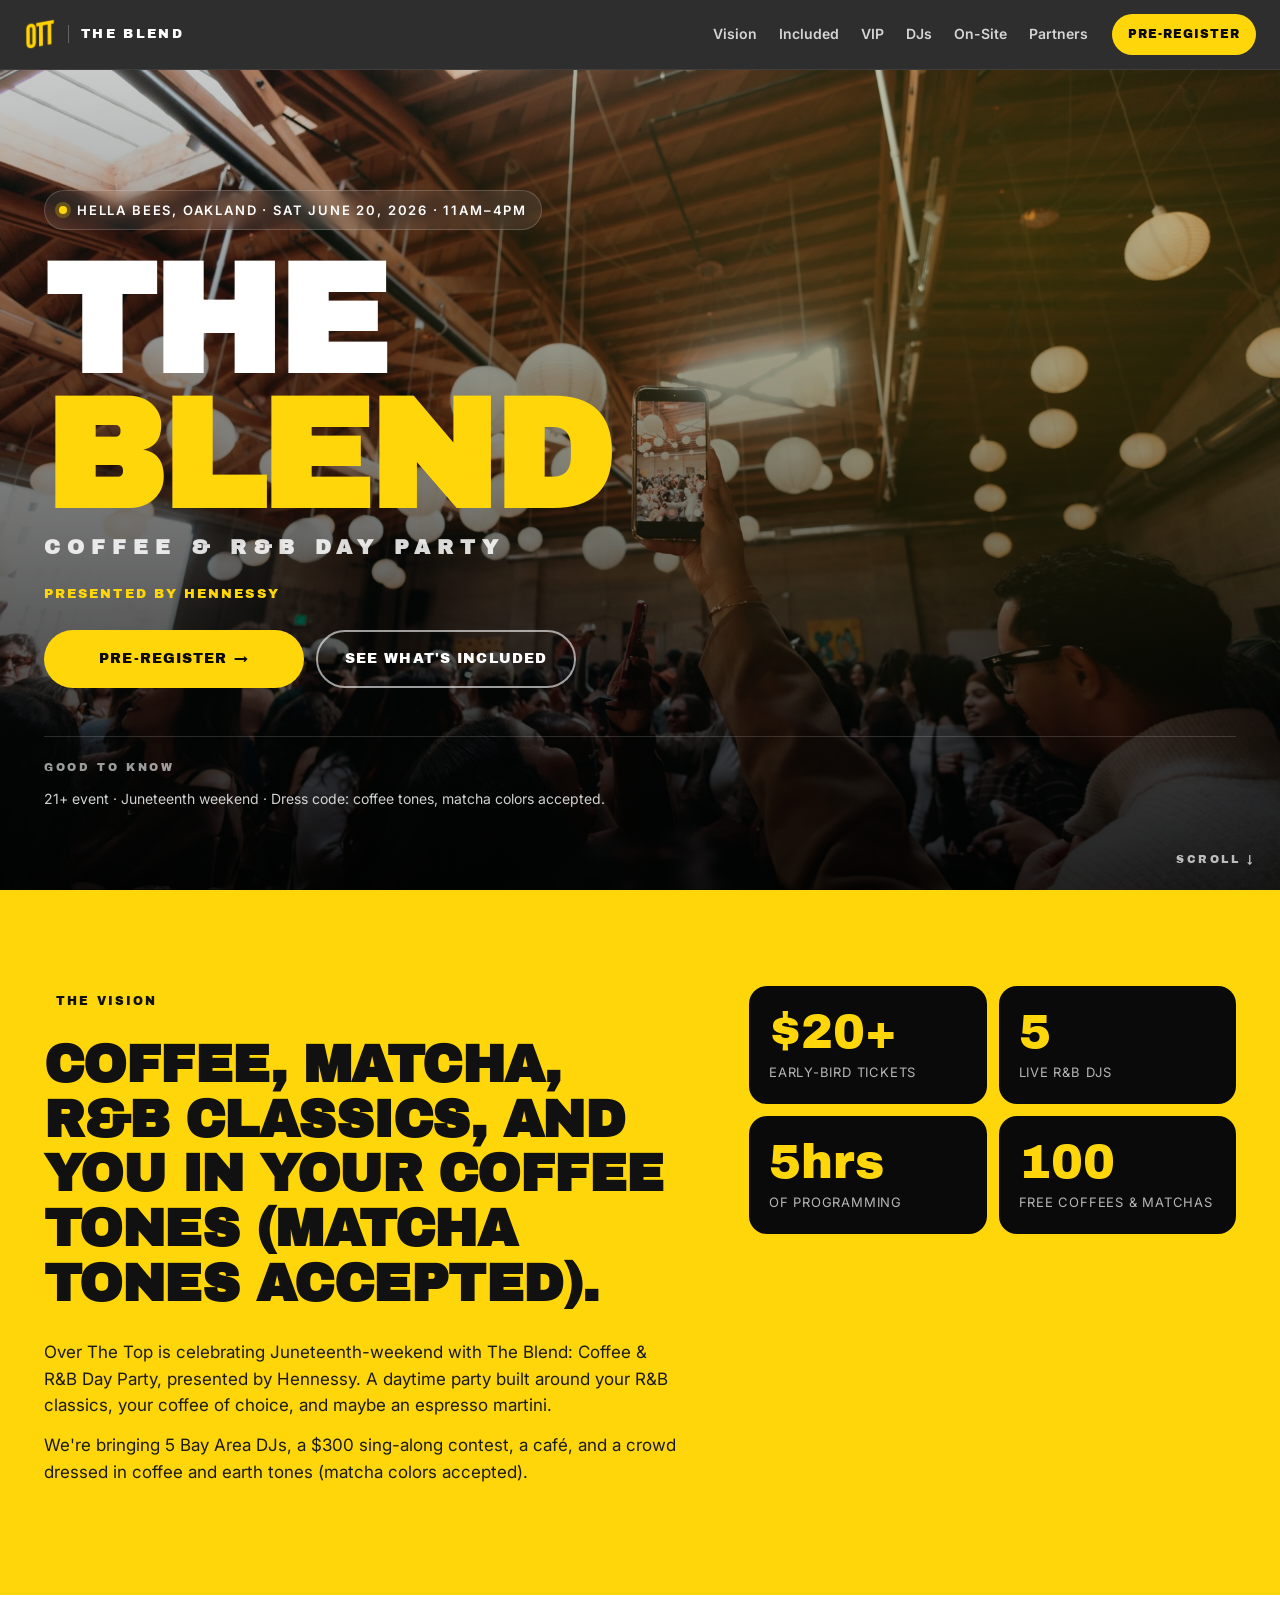
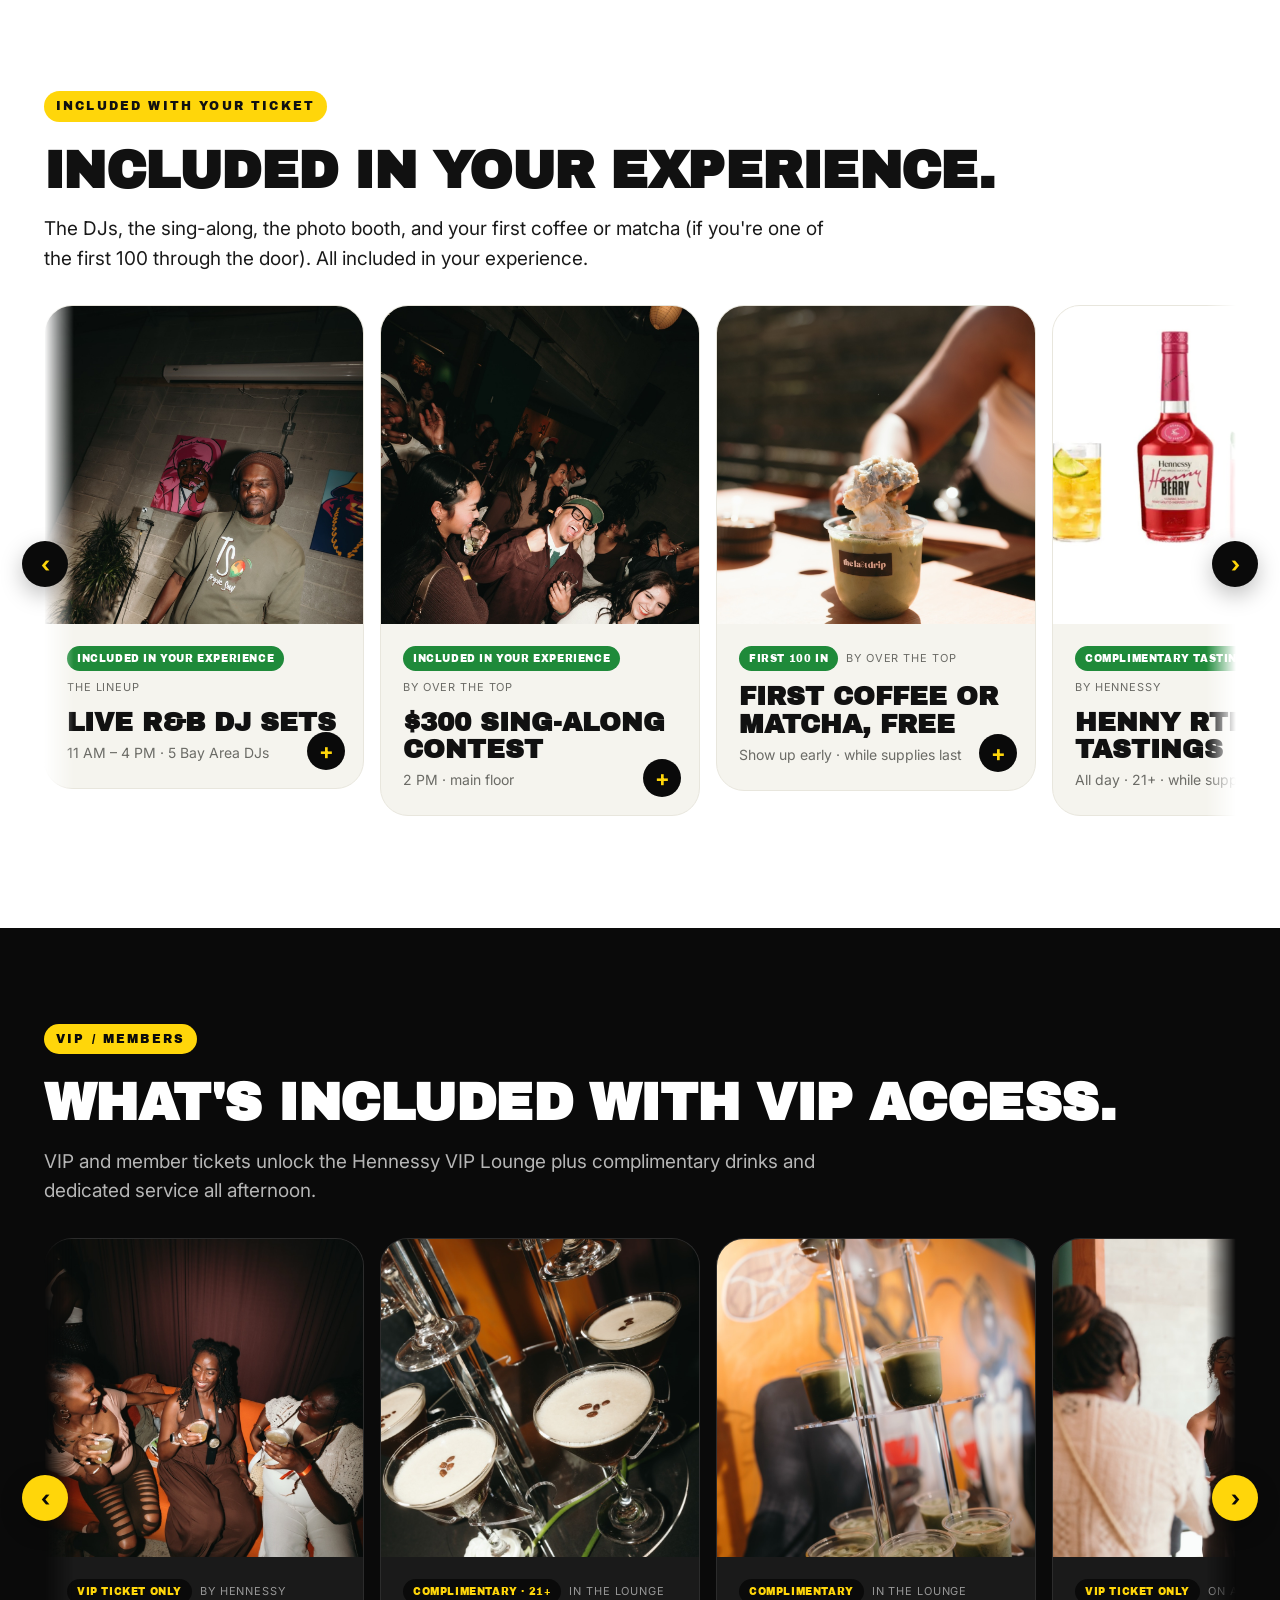
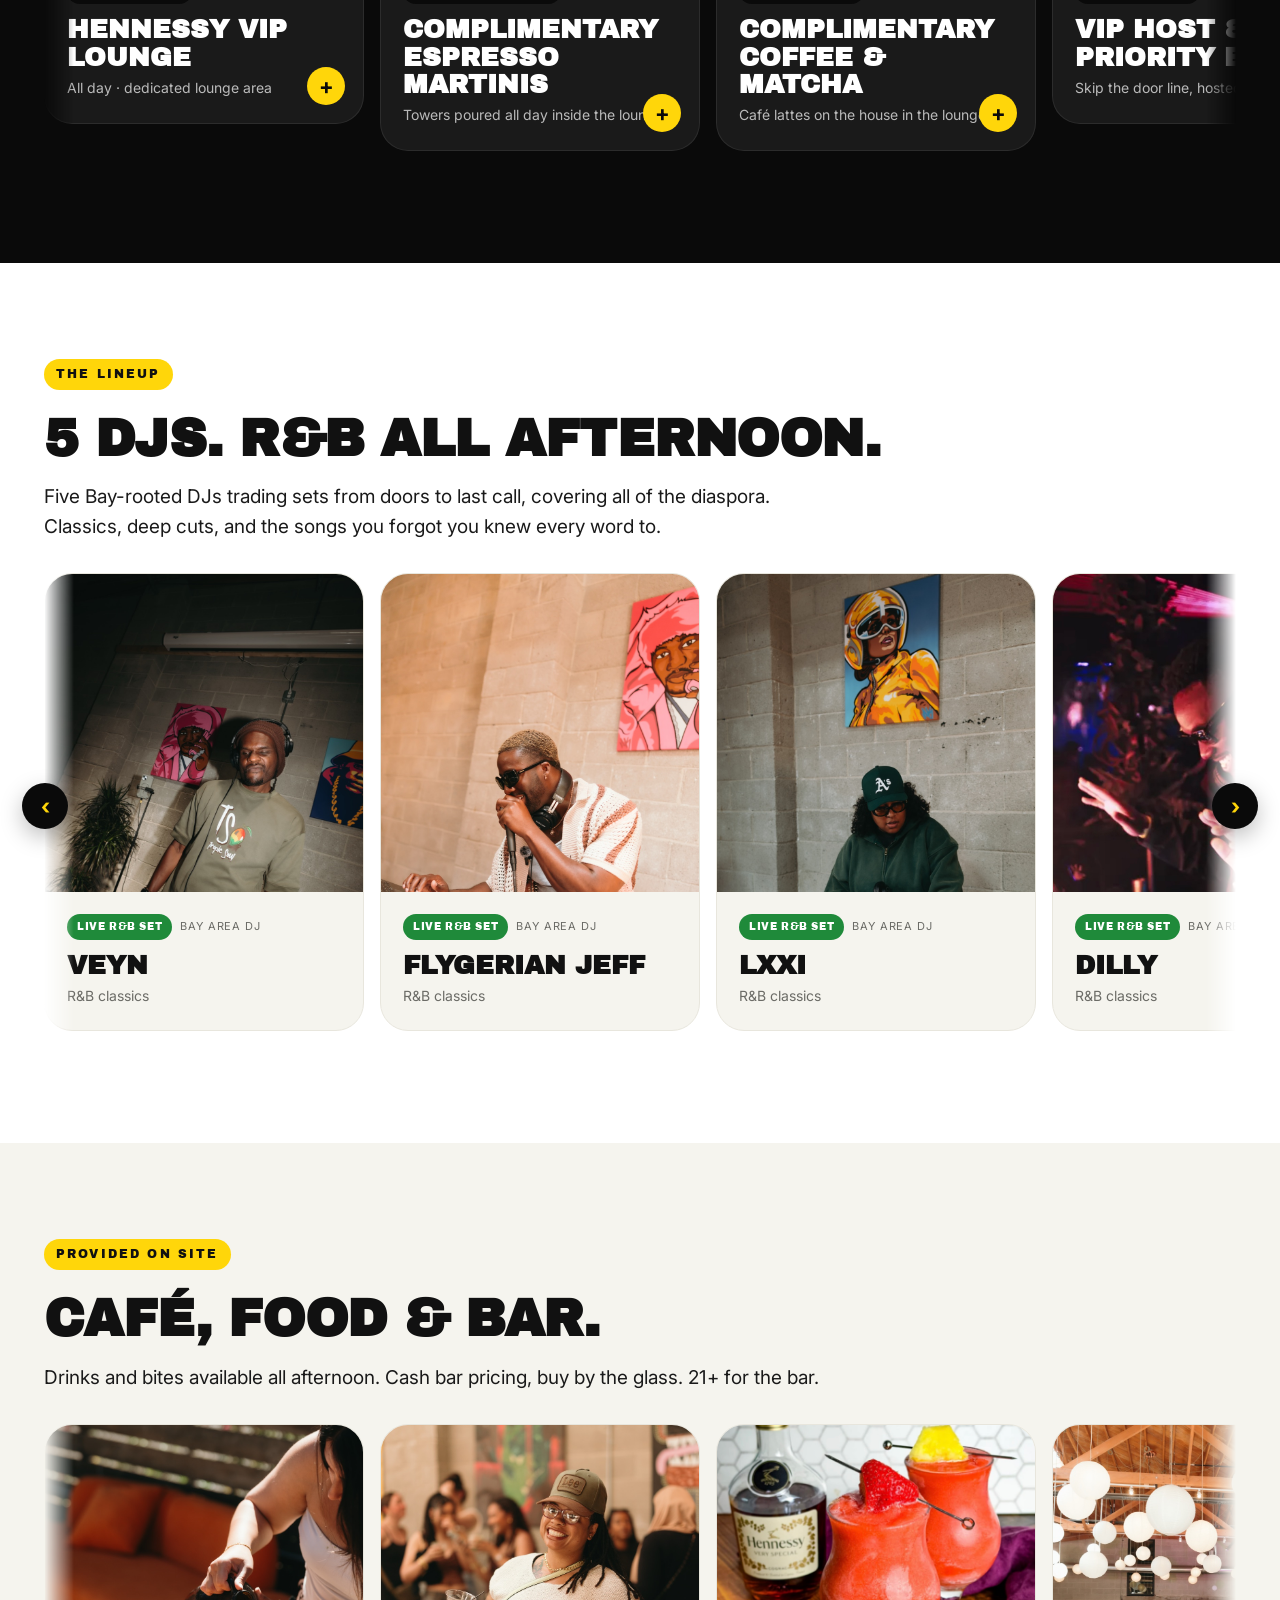
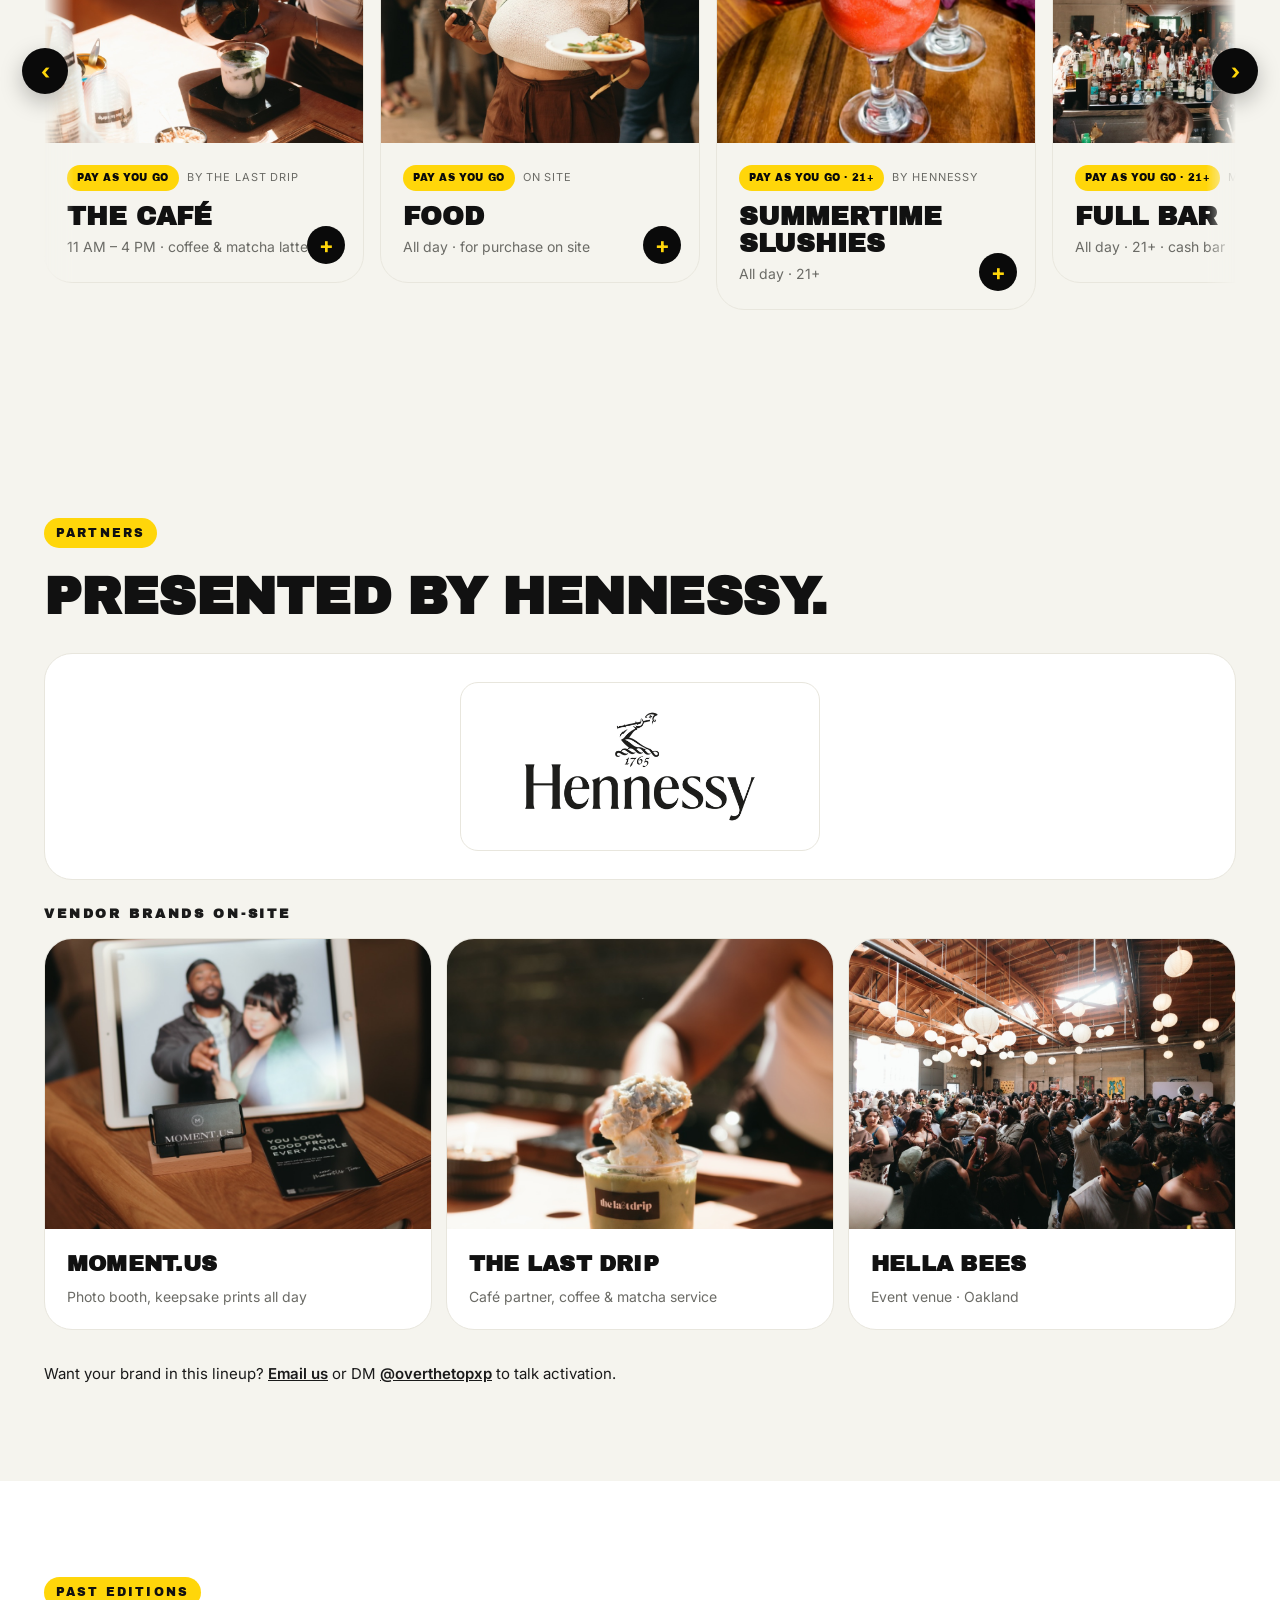
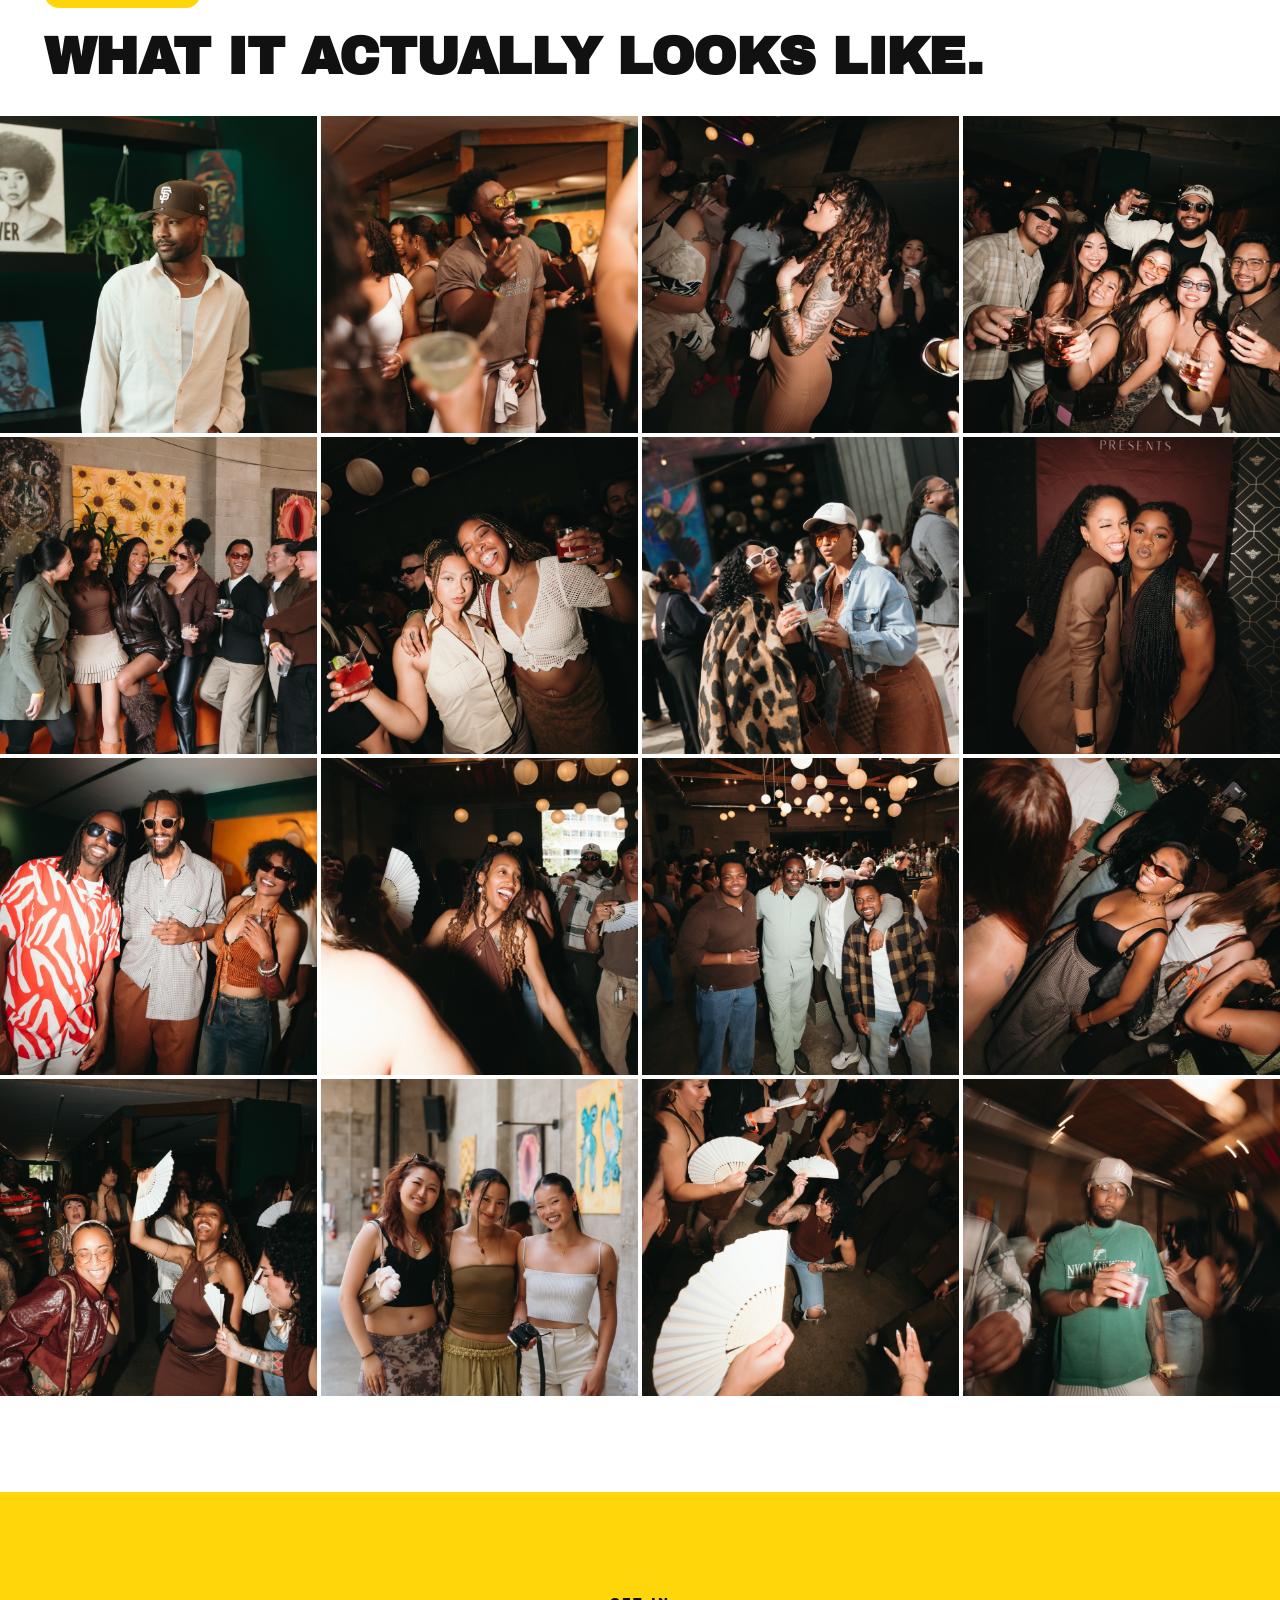
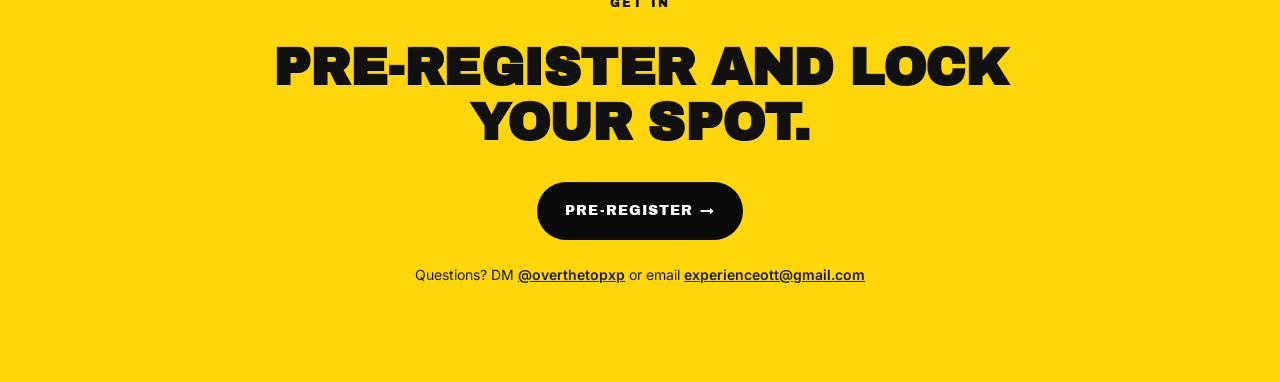
==== index.html @ 540ea53f "Replace Sweatpals embed with custom branded waitlist modal Done iterating on the Sweatpals widget. B" ====
<!doctype html>
<html lang="en">
<head>
<meta charset="utf-8" />
<meta name="viewport" content="width=device-width, initial-scale=1, viewport-fit=cover" />
<meta name="theme-color" content="#FFD60A" />
<title>The Blend: Coffee & R&B Day Party · June 20, 2026 · Hella Bees, Oakland</title>
<meta name="description" content="The Blend is Over The Top's Juneteenth-weekend social, presented by Hennessy. Coffee & R&B Day Party on Saturday, June 20, 2026, 11AM-4PM at Hella Bees, Oakland. Café lattes, espresso martini towers, a Hennessy VIP lounge, live R&B DJ sets, and a $300 sing-along. 21+." />

<meta property="og:title" content="The Blend: Coffee & R&B Day Party · June 20, 2026" />
<meta property="og:description" content="Over The Top's Juneteenth-weekend day party, presented by Hennessy. Saturday, June 20, 2026 at Hella Bees, Oakland. R&B classics, coffee, espresso martini towers, and community. 21+." />
<meta property="og:type" content="website" />
<meta property="og:image" content="images/hero.jpg" />

<link rel="preconnect" href="https://fonts.googleapis.com" />
<link rel="preconnect" href="https://fonts.gstatic.com" crossorigin />
<link href="https://fonts.googleapis.com/css2?family=Archivo+Black&family=Inter:wght@400;500;600;700;800;900&display=swap" rel="stylesheet" />

<link rel="stylesheet" href="styles.css" />
</head>
<body>

<header class="nav">
  <a href="#top" class="nav__brand">
    <img class="brand-mark" src="logos/ott.png" alt="Over The Top" />
    <span class="brand-divider"></span>
    <span class="brand-event">THE BLEND</span>
  </a>
  <nav class="nav__links">
    <a href="#vision">Vision</a>
    <a href="#included">Included</a>
    <a href="#vip">VIP</a>
    <a href="#lineup">DJs</a>
    <a href="#onsite">On-Site</a>
    <a href="#partners">Partners</a>
  </nav>
  <a class="btn btn--small btn--yellow" href="https://sweatpals.com/event/juneteenth-the-blend-coffee-and-rb-day-party" target="_blank" rel="noopener" data-rsvp-open>Pre-Register</a>
</header>

<!-- HERO -->
<section class="hero" id="top">
  <img class="hero__bg" src="images/hero.jpg" alt="The Blend Coffee & R&B Day Party crowd at Hella Bees" />
  <div class="hero__overlay"></div>
  <div class="hero__content">
    <div class="hero__eyebrow">
      <span class="dot"></span> Hella Bees, Oakland · Sat June 20, 2026 · 11AM&ndash;4PM
    </div>
    <h1 class="hero__title">
      <span class="line">THE</span>
      <span class="line line--yellow">BLEND</span>
      <span class="line line--small">COFFEE &amp; R&amp;B DAY PARTY</span>
    </h1>
    <p style="font-family:var(--display); font-size:13px; letter-spacing:.16em; text-transform:uppercase; color:var(--yellow); margin:0 0 26px;">Presented by Hennessy</p>
    <div class="hero__ctas">
      <a class="btn btn--yellow btn--lg" href="https://sweatpals.com/event/juneteenth-the-blend-coffee-and-rb-day-party" target="_blank" rel="noopener" data-rsvp-open>Pre-Register →</a>
      <a class="btn btn--ghost btn--lg" href="#included">See what's included</a>
    </div>
    <div class="hero__partners">
      <span class="hero__partners-label">Good to know</span>
      <p style="font-size:14px; color:rgba(255,255,255,.82); margin:0; max-width:580px;">
        21+ event · Juneteenth weekend · Dress code: coffee tones, matcha colors accepted.
      </p>
    </div>
  </div>
  <div class="hero__scroll">scroll ↓</div>
</section>

<!-- VISION + STATS -->
<section class="band band--yellow" id="vision">
  <div class="container">
    <div class="vision__grid">
      <div class="vision__copy">
        <span class="kicker">The vision</span>
        <h2 class="h2">Coffee, matcha, R&amp;B classics, and you in your coffee tones (matcha tones accepted).</h2>
        <p>
          Over The Top is celebrating Juneteenth-weekend with The Blend: Coffee &amp; R&amp;B Day Party, presented by
          Hennessy. A daytime party built around your R&amp;B classics, your coffee of choice, and maybe an
          espresso martini.
        </p>
        <p>
          We're bringing 5 Bay Area DJs, a $300 sing-along contest, a café, and a crowd dressed in coffee
          and earth tones (matcha colors accepted).
        </p>
      </div>
      <div class="vision__stats">
        <div class="stat"><div class="stat__num">$20+</div><div class="stat__label">Early-bird tickets</div></div>
        <div class="stat"><div class="stat__num">5</div><div class="stat__label">Live R&amp;B DJs</div></div>
        <div class="stat"><div class="stat__num">5hrs</div><div class="stat__label">Of programming</div></div>
        <div class="stat"><div class="stat__num">100</div><div class="stat__label">Free coffees & matchas</div></div>
      </div>
    </div>
  </div>
</section>

<!-- SECTION 1: WHAT'S INCLUDED IN YOUR TICKET (free with entry) -->
<section class="band" id="included">
  <div class="container">
    <span class="kicker">Included with your ticket</span>
    <h2 class="h2">Included in your experience.</h2>
    <p class="lede" style="margin:-12px 0 24px; max-width:780px;">
      The DJs, the sing-along, the photo booth, and your first coffee or matcha (if you're one of the first 100 through the door). All included in your experience.
    </p>

    <div class="rail" data-rail>
      <button class="rail__nav rail__nav--prev" type="button" aria-label="Previous">‹</button>
      <div class="rail__viewport">
        <div class="rail__track">

          <article class="card card--rail" data-card>
            <img class="card__img" src="images/dj-sets.jpg" alt="Live R&B DJ set" />
            <div class="card__body">
              <div class="card__access-row">
                <span class="card__access card__access--free">Included in your experience</span>
                <span class="card__attr">the lineup</span>
              </div>
              <h3 class="card__title">Live R&amp;B DJ Sets</h3>
              <p class="card__sub">11 AM &ndash; 4 PM · 5 Bay Area DJs</p>
              <div class="card__expand">
                <p>R&amp;B classics all day from Veyn, Flygerian Jeff, LXXI, Dilly, and Black Woman.</p>
              </div>
              <button class="card__toggle" aria-label="Expand">+</button>
            </div>
          </article>

          <article class="card card--rail" data-card>
            <img class="card__img" src="images/singalong.jpg" alt="Sing-along contest" />
            <div class="card__body">
              <div class="card__access-row">
                <span class="card__access card__access--free">Included in your experience</span>
                <span class="card__attr">by Over The Top</span>
              </div>
              <h3 class="card__title">$300 Sing-Along Contest</h3>
              <p class="card__sub">2 PM · main floor</p>
              <div class="card__expand">
                <p>Grab the mic at 2 PM for OTT's $300 sing-along contest. Your R&amp;B moment, best voice takes the cash.</p>
              </div>
              <button class="card__toggle" aria-label="Expand">+</button>
            </div>
          </article>

          <article class="card card--rail" data-card>
            <img class="card__img" src="images/cafe.jpg" alt="First coffee or matcha free" />
            <div class="card__body">
              <div class="card__access-row">
                <span class="card__access card__access--free">First 100 in</span>
                <span class="card__attr">by Over The Top</span>
              </div>
              <h3 class="card__title">First Coffee or Matcha, Free</h3>
              <p class="card__sub">Show up early · while supplies last</p>
              <div class="card__expand">
                <p>The first 100 attendees through the door get a free coffee or matcha latte, courtesy of OTT.</p>
              </div>
              <button class="card__toggle" aria-label="Expand">+</button>
            </div>
          </article>

          <article class="card card--rail" data-card>
            <img class="card__img" src="images/henny-rtd.jpg" alt="Hennessy ready-to-drink tastings" />
            <div class="card__body">
              <div class="card__access-row">
                <span class="card__access card__access--free">Complimentary tasting · 21+</span>
                <span class="card__attr">by Hennessy</span>
              </div>
              <h3 class="card__title">Henny RTD Tastings</h3>
              <p class="card__sub">All day · 21+ · while supplies last</p>
              <div class="card__expand">
                <p>Sample Hennessy's ready-to-drink line on the main floor. Complimentary pours all afternoon.</p>
              </div>
              <button class="card__toggle" aria-label="Expand">+</button>
            </div>
          </article>

          <article class="card card--rail" data-card>
            <img class="card__img" src="images/momentus-photo-booth.jpg" alt="moment.us photo booth" />
            <div class="card__body">
              <div class="card__access-row">
                <span class="card__access card__access--free">Included in your experience</span>
                <span class="card__attr">by moment.us</span>
              </div>
              <h3 class="card__title">moment.us Photo Booth</h3>
              <p class="card__sub">All day · keepsake prints</p>
              <div class="card__expand">
                <p>A roaming photo booth by moment.us with keepsake prints all afternoon.</p>
              </div>
              <button class="card__toggle" aria-label="Expand">+</button>
            </div>
          </article>

        </div>
      </div>
      <button class="rail__nav rail__nav--next" type="button" aria-label="Next">›</button>
    </div>
  </div>
</section>

<!-- SECTION 3: WHAT'S INCLUDED WITH VIP -->
<section class="band band--dark" id="vip">
  <div class="container">
    <span class="kicker kicker--yellow">VIP / Members</span>
    <h2 class="h2 h2--light">What's included with VIP access.</h2>
    <p class="lede" style="color:rgba(255,255,255,.7); margin:-12px 0 24px; max-width:780px;">
      VIP and member tickets unlock the Hennessy VIP Lounge plus complimentary drinks and dedicated service all afternoon.
    </p>

    <div class="rail" data-rail>
      <button class="rail__nav rail__nav--prev" type="button" aria-label="Previous">‹</button>
      <div class="rail__viewport">
        <div class="rail__track">

          <article class="card card--rail card--dark" data-card>
            <img class="card__img" src="images/vip-lounge.jpg" alt="Hennessy VIP Lounge" />
            <div class="card__body">
              <div class="card__access-row">
                <span class="card__access card__access--vip">VIP ticket only</span>
                <span class="card__attr">by Hennessy</span>
              </div>
              <h3 class="card__title">Hennessy VIP Lounge</h3>
              <p class="card__sub">All day · dedicated lounge area</p>
              <div class="card__expand">
                <p>An anchored Hennessy lounge with comfortable seating, dedicated service, and a quieter vibe away from the main floor.</p>
              </div>
              <button class="card__toggle" aria-label="Expand">+</button>
            </div>
          </article>

          <article class="card card--rail card--dark" data-card>
            <img class="card__img" src="images/vip-espresso.jpg" alt="Complimentary espresso martini tower" />
            <div class="card__body">
              <div class="card__access-row">
                <span class="card__access card__access--vip">Complimentary · 21+</span>
                <span class="card__attr">in the lounge</span>
              </div>
              <h3 class="card__title">Complimentary Espresso Martinis</h3>
              <p class="card__sub">Towers poured all day inside the lounge</p>
              <div class="card__expand">
                <p>Espresso martini towers are complimentary inside the VIP lounge. Pour as you go.</p>
              </div>
              <button class="card__toggle" aria-label="Expand">+</button>
            </div>
          </article>

          <article class="card card--rail card--dark" data-card>
            <img class="card__img" src="images/vip-matcha.jpg" alt="Complimentary coffee and matcha towers" />
            <div class="card__body">
              <div class="card__access-row">
                <span class="card__access card__access--vip">Complimentary</span>
                <span class="card__attr">in the lounge</span>
              </div>
              <h3 class="card__title">Complimentary Coffee &amp; Matcha</h3>
              <p class="card__sub">Café lattes on the house in the lounge</p>
              <div class="card__expand">
                <p>Coffee and matcha lattes are complimentary in the VIP lounge, no cap on the first 100. Pour all afternoon.</p>
              </div>
              <button class="card__toggle" aria-label="Expand">+</button>
            </div>
          </article>

          <article class="card card--rail card--dark" data-card>
            <img class="card__img" src="images/vip-hostess.jpg" alt="VIP host" />
            <div class="card__body">
              <div class="card__access-row">
                <span class="card__access card__access--vip">VIP ticket only</span>
                <span class="card__attr">on arrival</span>
              </div>
              <h3 class="card__title">VIP Host &amp; Priority Entry</h3>
              <p class="card__sub">Skip the door line, hosted into the lounge</p>
              <div class="card__expand">
                <p>VIP guests skip the door line and are walked directly to the lounge by a dedicated host.</p>
              </div>
              <button class="card__toggle" aria-label="Expand">+</button>
            </div>
          </article>

        </div>
      </div>
      <button class="rail__nav rail__nav--next" type="button" aria-label="Next">›</button>
    </div>
  </div>
</section>

<!-- DJ LINEUP -->
<section class="band" id="lineup">
  <div class="container">
    <span class="kicker">The lineup</span>
    <h2 class="h2">5 DJs. R&amp;B all afternoon.</h2>
    <p class="lede" style="margin:-12px 0 24px; max-width:780px;">
      Five Bay-rooted DJs trading sets from doors to last call, covering all of the diaspora. Classics, deep cuts, and the songs you forgot you knew every word to.
    </p>

    <div class="rail" data-rail>
      <button class="rail__nav rail__nav--prev" type="button" aria-label="Previous">‹</button>
      <div class="rail__viewport">
        <div class="rail__track">

          <article class="card card--rail card--dj">
            <img class="card__img" src="images/dj-veyn.jpg" alt="DJ Veyn" />
            <div class="card__body">
              <div class="card__access-row">
                <span class="card__access card__access--free">Live R&amp;B set</span>
                <span class="card__attr">Bay Area DJ</span>
              </div>
              <h3 class="card__title">Veyn</h3>
              <p class="card__sub">R&amp;B classics</p>
            </div>
          </article>

          <article class="card card--rail card--dj">
            <img class="card__img" src="images/dj-flygerian-jeff.jpg" alt="Flygerian Jeff" />
            <div class="card__body">
              <div class="card__access-row">
                <span class="card__access card__access--free">Live R&amp;B set</span>
                <span class="card__attr">Bay Area DJ</span>
              </div>
              <h3 class="card__title">Flygerian Jeff</h3>
              <p class="card__sub">R&amp;B classics</p>
            </div>
          </article>

          <article class="card card--rail card--dj">
            <img class="card__img" src="images/dj-lxxi.jpg" alt="DJ LXXI" />
            <div class="card__body">
              <div class="card__access-row">
                <span class="card__access card__access--free">Live R&amp;B set</span>
                <span class="card__attr">Bay Area DJ</span>
              </div>
              <h3 class="card__title">LXXI</h3>
              <p class="card__sub">R&amp;B classics</p>
            </div>
          </article>

          <article class="card card--rail card--dj">
            <img class="card__img" src="images/dj-dilly.jpg" alt="DJ Dilly" />
            <div class="card__body">
              <div class="card__access-row">
                <span class="card__access card__access--free">Live R&amp;B set</span>
                <span class="card__attr">Bay Area DJ</span>
              </div>
              <h3 class="card__title">Dilly</h3>
              <p class="card__sub">R&amp;B classics</p>
            </div>
          </article>

          <article class="card card--rail card--dj">
            <img class="card__img" src="images/dj-black-woman.jpg" alt="Black Woman" />
            <div class="card__body">
              <div class="card__access-row">
                <span class="card__access card__access--free">Live R&amp;B set</span>
                <span class="card__attr">Bay Area DJ</span>
              </div>
              <h3 class="card__title">Black Woman</h3>
              <p class="card__sub">R&amp;B classics</p>
            </div>
          </article>

        </div>
      </div>
      <button class="rail__nav rail__nav--next" type="button" aria-label="Next">›</button>
    </div>
  </div>
</section>

<!-- SECTION 2: WHAT'S PROVIDED ON SITE (pay-as-you-go) -->
<section class="band band--cream" id="onsite">
  <div class="container">
    <span class="kicker">Provided on site</span>
    <h2 class="h2">Café, food &amp; bar.</h2>
    <p class="lede" style="margin:-12px 0 24px; max-width:780px;">
      Drinks and bites available all afternoon. Cash bar pricing, buy by the glass. 21+ for the bar.
    </p>

    <div class="rail" data-rail>
      <button class="rail__nav rail__nav--prev" type="button" aria-label="Previous">‹</button>
      <div class="rail__viewport">
        <div class="rail__track">

          <article class="card card--rail" data-card>
            <img class="card__img" src="images/coffee-matcha.jpg" alt="The Café by The Last Drip" />
            <div class="card__body">
              <div class="card__access-row">
                <span class="card__access card__access--cash">Pay as you go</span>
                <span class="card__attr">by The Last Drip</span>
              </div>
              <h3 class="card__title">The Café</h3>
              <p class="card__sub">11 AM &ndash; 4 PM · coffee &amp; matcha lattes</p>
              <div class="card__expand">
                <p>Full café menu from The Last Drip all afternoon. Pay-as-you-go after the first 100 free drinks are claimed.</p>
              </div>
              <button class="card__toggle" aria-label="Expand">+</button>
            </div>
          </article>

          <article class="card card--rail" data-card>
            <img class="card__img" src="images/food.jpg" alt="Food for purchase on site" />
            <div class="card__body">
              <div class="card__access-row">
                <span class="card__access card__access--cash">Pay as you go</span>
                <span class="card__attr">on site</span>
              </div>
              <h3 class="card__title">Food</h3>
              <p class="card__sub">All day · for purchase on site</p>
              <div class="card__expand">
                <p>Bites and small plates available for purchase all afternoon. Pay-as-you-go.</p>
              </div>
              <button class="card__toggle" aria-label="Expand">+</button>
            </div>
          </article>

          <article class="card card--rail" data-card>
            <img class="card__img" src="images/slushies.jpg" alt="Frozen summertime slushies" />
            <div class="card__body">
              <div class="card__access-row">
                <span class="card__access card__access--cash">Pay as you go · 21+</span>
                <span class="card__attr">by Hennessy</span>
              </div>
              <h3 class="card__title">Summertime Slushies</h3>
              <p class="card__sub">All day · 21+</p>
              <div class="card__expand">
                <p>Frozen summertime slushies by Hennessy, built for an Oakland afternoon. Cash bar.</p>
              </div>
              <button class="card__toggle" aria-label="Expand">+</button>
            </div>
          </article>

          <article class="card card--rail" data-card>
            <img class="card__img" src="images/full-bar.jpg" alt="Full bar pours" />
            <div class="card__body">
              <div class="card__access-row">
                <span class="card__access card__access--cash">Pay as you go · 21+</span>
                <span class="card__attr">main floor</span>
              </div>
              <h3 class="card__title">Full Bar</h3>
              <p class="card__sub">All day · 21+ · cash bar</p>
              <div class="card__expand">
                <p>A full bar on the main floor all afternoon. Beer, wine, cocktails, and spirits. Pay-as-you-go pricing, 21+.</p>
              </div>
              <button class="card__toggle" aria-label="Expand">+</button>
            </div>
          </article>

        </div>
      </div>
      <button class="rail__nav rail__nav--next" type="button" aria-label="Next">›</button>
    </div>
  </div>
</section>

<!-- RUN OF SHOW (hidden on the public page; still available at run-of-show.html) -->
<section class="band band--dark" id="schedule" hidden>
  <div class="container">
    <span class="kicker kicker--yellow">Run of show</span>
    <h2 class="h2 h2--light">A day designed to flow.</h2>
    <p class="lede" style="color:rgba(255,255,255,.7); margin:-12px 0 36px; max-width:780px;">
      Doors at 11, last pour at 4. Five hours of R&amp;B, coffee, and community at Hella Bees. Times below are a draft and may shift.
    </p>

    <ol class="schedule">
      <li><span class="schedule__time">11:00 AM</span><span class="schedule__title">Doors open · Café opens</span><span class="schedule__sub">First 100 coffees & matchas free, courtesy of OTT</span></li>
      <li><span class="schedule__time">11:30 AM</span><span class="schedule__title">R&amp;B DJ sets begin</span><span class="schedule__sub">Classics on the decks all afternoon</span></li>
      <li><span class="schedule__time">12:00 PM</span><span class="schedule__title">Espresso martini & slushie towers open</span><span class="schedule__sub">21+ · cash bar all day</span></li>
      <li><span class="schedule__time">12:00 PM</span><span class="schedule__title">VIP Lounge opens</span><span class="schedule__sub">Hennessy VIP lounge · VIP ticket required</span></li>
      <li><span class="schedule__time">2:00 PM</span><span class="schedule__title">$300 Sing-Along Contest</span><span class="schedule__sub">Grab the mic on the main floor</span></li>
      <li><span class="schedule__time">2:30 PM</span><span class="schedule__title">Peak set</span><span class="schedule__sub">The afternoon hits its stride</span></li>
      <li><span class="schedule__time">3:45 PM</span><span class="schedule__title">Last call & closing set</span><span class="schedule__sub">Final pours from the café and bar</span></li>
      <li><span class="schedule__time">4:00 PM</span><span class="schedule__title">Event ends</span><span class="schedule__sub">Thanks for celebrating Juneteenth with us</span></li>
    </ol>
  </div>
</section>

<!-- VENUE (hidden on the public page) -->
<section class="band band--cream" id="venue" hidden>
  <div class="container">
    <span class="kicker">Venue &amp; directions</span>
    <h2 class="h2">Hella Bees, Oakland.</h2>
    <p class="lede" style="margin:-12px 0 28px; max-width:780px;">
      2340 Harrison St, Oakland, CA. An airy converted warehouse with wood-truss ceilings, paper lanterns, and bold local art. There is no on-site parking; street parking is available nearby.
    </p>
    <div class="venue-cta">
      <a class="btn btn--black btn--lg" href="https://www.google.com/maps/search/?api=1&query=Hella+Bees+2340+Harrison+St+Oakland+CA" target="_blank" rel="noopener">Get directions</a>
    </div>
    <p style="text-align:center; margin:22px 0 0; font-size:14px; color:var(--gray-500); letter-spacing:.04em;">
      21+ event &nbsp;·&nbsp; All tickets non-refundable &nbsp;·&nbsp; No on-site parking, street parking available
    </p>
  </div>
</section>

<!-- PARTNERS -->
<section class="band band--cream" id="partners">
  <div class="container">
    <span class="kicker">Partners</span>
    <h2 class="h2">Presented by Hennessy.</h2>

    <div class="presenting presenting--logo-only">
      <div class="presenting__logo">
        <img src="logos/hennessy.jpg" alt="Hennessy" />
      </div>
    </div>

    <h3 class="partners-subhead">Vendor brands on-site</h3>
    <div class="vendor-grid">
      <article class="vendor">
        <img class="vendor__img" src="images/momentus-photo-booth.jpg" alt="moment.us photo booth" />
        <div class="vendor__body">
          <h4 class="vendor__name">moment.us</h4>
          <p class="vendor__role">Photo booth, keepsake prints all day</p>
        </div>
      </article>
      <article class="vendor">
        <img class="vendor__img" src="images/the-last-drip.jpg" alt="The Last Drip Café" />
        <div class="vendor__body">
          <h4 class="vendor__name">The Last Drip</h4>
          <p class="vendor__role">Café partner, coffee &amp; matcha service</p>
        </div>
      </article>
      <article class="vendor">
        <img class="vendor__img" src="images/hella-bees.jpg" alt="Hella Bees venue" />
        <div class="vendor__body">
          <h4 class="vendor__name">Hella Bees</h4>
          <p class="vendor__role">Event venue · Oakland</p>
        </div>
      </article>
    </div>

    <p class="partners-cta">
      Want your brand in this lineup? <a href="mailto:experienceott@gmail.com?subject=The%20Blend%20Coffee%20%26%20R%26B%20Day%20Party%20Partnership">Email us</a>
      or DM <a href="https://instagram.com/overthetopxp" target="_blank" rel="noopener">@overthetopxp</a> to talk activation.
    </p>
  </div>
</section>

<!-- GALLERY -->
<section class="band" id="gallery">
  <div class="container">
    <span class="kicker">Past editions</span>
    <h2 class="h2">What it actually looks like.</h2>
  </div>
  <div class="gallery">
    <img src="images/gallery-1.jpg" alt="" loading="lazy" />
    <img src="images/gallery-2.jpg" alt="" loading="lazy" />
    <img src="images/gallery-3.jpg" alt="" loading="lazy" />
    <img src="images/gallery-4.jpg" alt="" loading="lazy" />
    <img src="images/gallery-5.jpg" alt="" loading="lazy" />
    <img src="images/gallery-6.jpg" alt="" loading="lazy" />
    <img src="images/gallery-7.jpg" alt="" loading="lazy" />
    <img src="images/gallery-8.jpg" alt="" loading="lazy" />
    <img src="images/gallery-9.jpg" alt="" loading="lazy" />
    <img src="images/gallery-10.jpg" alt="" loading="lazy" />
    <img src="images/gallery-11.jpg" alt="" loading="lazy" />
    <img src="images/gallery-12.jpg" alt="" loading="lazy" />
    <img src="images/gallery-13.jpg" alt="" loading="lazy" />
    <img src="images/gallery-14.jpg" alt="" loading="lazy" />
    <img src="images/gallery-15.jpg" alt="" loading="lazy" />
    <img src="images/gallery-16.jpg" alt="" loading="lazy" />
  </div>
</section>

<!-- REGISTER / CTA -->
<section class="band band--yellow" id="register">
  <div class="container container--narrow text-center">
    <span class="kicker">Get in</span>
    <h2 class="h2" style="margin-bottom:32px;">Pre-register and lock your spot.</h2>
    <div class="cta-row">
      <a class="btn btn--black btn--lg" href="https://sweatpals.com/event/juneteenth-the-blend-coffee-and-rb-day-party" target="_blank" rel="noopener" data-rsvp-open>Pre-Register →</a>
    </div>
    <p style="margin:24px 0 0; font-size:14px; color:var(--ink-2);">
      Questions? DM <a href="https://instagram.com/overthetopxp" target="_blank" rel="noopener" style="font-weight:600; text-decoration:underline;">@overthetopxp</a>
      or email <a href="mailto:experienceott@gmail.com" style="font-weight:600; text-decoration:underline;">experienceott@gmail.com</a>
    </p>
  </div>
</section>

<!-- Pre-Register modal: custom branded waitlist form, submits to Mailchimp -->
<div class="rsvp-modal" id="rsvpModal" aria-hidden="true">
  <button class="rsvp-modal__backdrop" type="button" data-rsvp-close aria-label="Close"></button>
  <div class="rsvp-modal__dialog" role="dialog" aria-modal="true" aria-labelledby="rsvpTitle">
    <button class="rsvp-modal__close" type="button" data-rsvp-close aria-label="Close">×</button>

    <div class="rsvp-modal__body" id="rsvpFormView">
      <h2 id="rsvpTitle" class="rsvp-modal__title">Join the waitlist</h2>
      <p class="rsvp-modal__lede">Enter your contact info and we'll notify you the moment tickets go live.</p>
      <form id="rsvpForm" class="rsvp-form" novalidate>
        <label class="rsvp-field">
          <span class="rsvp-field__label">Full Name</span>
          <input class="rsvp-field__input" type="text" name="FULLNAME" required autocomplete="name" />
        </label>
        <label class="rsvp-field">
          <span class="rsvp-field__label">Phone Number</span>
          <input class="rsvp-field__input" type="tel" name="PHONE" required autocomplete="tel" placeholder="(555) 555-5555" />
        </label>
        <label class="rsvp-field">
          <span class="rsvp-field__label">Email</span>
          <input class="rsvp-field__input" type="email" name="EMAIL" required autocomplete="email" />
        </label>
        <label class="rsvp-consent">
          <input type="checkbox" name="CONSENT" checked />
          <span>By submitting this form, you consent to receive marketing emails and texts from Over The Top about The Blend and future events. Msg &amp; data rates may apply. Unsubscribe any time by replying STOP.</span>
        </label>
        <button type="submit" class="btn btn--yellow btn--lg rsvp-form__submit" id="rsvpSubmit">Confirm</button>
        <p class="rsvp-form__error" id="rsvpError" hidden></p>
      </form>
    </div>

    <div class="rsvp-modal__body rsvp-modal__success" id="rsvpSuccessView" hidden>
      <h2 class="rsvp-modal__title">You're on the list.</h2>
      <p class="rsvp-modal__lede">We'll text and email you when tickets go live. See you on Juneteenth weekend.</p>
      <button type="button" class="btn btn--yellow btn--lg" data-rsvp-close>Done</button>
    </div>
  </div>
</div>

<script src="script.js"></script>
</body>
</html>
---- styles.css ----
/* ============ TOKENS ============ */
:root {
  --yellow: #FFD60A;
  --yellow-deep: #F5C400;
  --black: #0A0A0A;
  --ink: #111111;
  --ink-2: #1a1a1a;
  --gray-100: #F5F4EE;
  --gray-200: #E8E6DD;
  --gray-500: #6B6B66;
  --white: #FFFFFF;

  --radius: 18px;
  --radius-lg: 28px;

  --container: 1240px;
  --container-narrow: 820px;

  --shadow-sm: 0 4px 14px rgba(0,0,0,.08);
  --shadow-md: 0 14px 40px rgba(0,0,0,.18);

  --display: "Archivo Black", "Inter", system-ui, -apple-system, "Segoe UI", sans-serif;
  --body: "Inter", system-ui, -apple-system, "Segoe UI", sans-serif;
}

* { box-sizing: border-box; }
html, body { margin: 0; padding: 0; }
html { scroll-behavior: smooth; -webkit-text-size-adjust: 100%; }

body {
  font-family: var(--body);
  color: var(--ink);
  background: var(--white);
  line-height: 1.55;
  -webkit-font-smoothing: antialiased;
  text-rendering: optimizeLegibility;
}

img { display: block; max-width: 100%; }
a { color: inherit; }
button { font: inherit; }

/* ============ LAYOUT HELPERS ============ */
.container {
  max-width: var(--container);
  margin: 0 auto;
  padding: 0 24px;
}
.container--narrow { max-width: var(--container-narrow); }
.text-center { text-align: center; }

.kicker {
  display: inline-block;
  font-family: var(--display);
  font-size: 12px;
  letter-spacing: 0.18em;
  text-transform: uppercase;
  color: var(--ink);
  background: var(--yellow);
  padding: 6px 12px;
  border-radius: 999px;
  margin-bottom: 22px;
}
.kicker--yellow { background: var(--yellow); color: var(--black); }

.h2 {
  font-family: var(--display);
  font-weight: 900;
  font-size: clamp(28px, 4.5vw, 52px);
  line-height: 1.05;
  letter-spacing: -0.01em;
  margin: 0 0 28px;
  text-transform: uppercase;
}
.h2--light { color: var(--white); }

.lede {
  font-size: clamp(16px, 1.6vw, 19px);
  color: var(--ink-2);
  max-width: 640px;
  margin: 0 auto 32px;
}

/* ============ NAV ============ */
.nav {
  position: sticky;
  top: 0;
  z-index: 50;
  display: flex;
  align-items: center;
  gap: 24px;
  padding: 14px 24px;
  background: rgba(10,10,10,.85);
  backdrop-filter: blur(14px);
  -webkit-backdrop-filter: blur(14px);
  color: var(--white);
  border-bottom: 1px solid rgba(255,255,255,.08);
}
.nav__brand {
  display: flex;
  align-items: center;
  gap: 12px;
  text-decoration: none;
  font-family: var(--display);
  letter-spacing: 0.04em;
}
.brand-mark {
  display: block;
  height: 32px;
  width: auto;
}
.brand-mark--lg { height: 60px; }
.brand-divider {
  width: 1px; height: 18px;
  background: rgba(255,255,255,.25);
}
.brand-event {
  font-size: 13px;
  letter-spacing: 0.18em;
  text-transform: uppercase;
}
.nav__links {
  display: none;
  gap: 22px;
  margin-left: auto;
}
.nav__links a {
  font-size: 14px;
  font-weight: 600;
  color: rgba(255,255,255,.8);
  text-decoration: none;
}
.nav__links a:hover { color: var(--yellow); }
.nav .btn { margin-left: auto; }
@media (min-width: 880px) {
  .nav__links { display: flex; }
  .nav .btn { margin-left: 0; }
}

/* ============ BUTTONS ============ */
.btn {
  display: inline-flex;
  align-items: center;
  justify-content: center;
  gap: 6px;
  font-family: var(--display);
  font-size: 13px;
  letter-spacing: 0.08em;
  text-transform: uppercase;
  text-decoration: none;
  padding: 12px 18px;
  border-radius: 999px;
  border: 2px solid transparent;
  cursor: pointer;
  transition: transform .15s ease, background .15s ease, color .15s ease, border-color .15s ease;
  white-space: nowrap;
}
.btn:hover { transform: translateY(-1px); }
.btn--small { padding: 9px 14px; font-size: 12px; }
.btn--lg { padding: 16px 26px; font-size: 14px; }
.btn--yellow { background: var(--yellow); color: var(--black); }
.btn--yellow:hover { background: var(--yellow-deep); }
.btn--black { background: var(--black); color: var(--white); }
.btn--black:hover { background: var(--ink-2); }
.btn--ghost { background: transparent; color: var(--white); border-color: rgba(255,255,255,.6); }
.btn--ghost:hover { background: rgba(255,255,255,.1); }
.btn--ghost-dark { background: transparent; color: var(--black); border-color: var(--black); }
.btn--ghost-dark:hover { background: rgba(0,0,0,.06); }

/* ============ HERO ============ */
.hero {
  position: relative;
  min-height: 90vh;
  display: flex;
  align-items: flex-end;
  overflow: hidden;
  color: var(--white);
}
.hero__bg {
  position: absolute;
  inset: 0;
  width: 100%;
  height: 100%;
  object-fit: cover;
  z-index: 0;
}
.hero__overlay {
  position: absolute;
  inset: 0;
  z-index: 1;
  background:
    radial-gradient(ellipse at 80% 20%, rgba(255,214,10,.18), transparent 55%),
    linear-gradient(180deg, rgba(0,0,0,.2) 0%, rgba(0,0,0,.55) 55%, rgba(0,0,0,.85) 100%);
}
.hero__content {
  position: relative;
  z-index: 2;
  width: 100%;
  max-width: var(--container);
  margin: 0 auto;
  padding: 120px 24px 80px;
}
.hero__eyebrow {
  display: inline-flex;
  align-items: center;
  gap: 10px;
  font-family: var(--body);
  font-weight: 600;
  font-size: 13px;
  letter-spacing: 0.14em;
  text-transform: uppercase;
  background: rgba(255,255,255,.08);
  border: 1px solid rgba(255,255,255,.18);
  padding: 9px 14px;
  border-radius: 999px;
  backdrop-filter: blur(8px);
  margin-bottom: 24px;
}
.hero__eyebrow .dot {
  width: 8px; height: 8px; border-radius: 50%; background: var(--yellow);
  box-shadow: 0 0 0 4px rgba(255,214,10,.25);
}
.hero__title {
  font-family: var(--display);
  font-weight: 900;
  text-transform: uppercase;
  font-size: clamp(56px, 12vw, 180px);
  line-height: 0.88;
  letter-spacing: -0.02em;
  margin: 0 0 28px;
}
.hero__title .line { display: block; }
.hero__title .line--yellow { color: var(--yellow); }
.hero__title .line--small {
  font-size: clamp(16px, 1.6vw, 22px);
  letter-spacing: 0.34em;
  font-weight: 900;
  margin-top: 14px;
  color: rgba(255,255,255,.85);
}
.hero__sub {
  max-width: 620px;
  font-size: clamp(15px, 1.5vw, 18px);
  color: rgba(255,255,255,.85);
  margin: 0 0 32px;
}
.hero__ctas {
  display: flex;
  flex-wrap: wrap;
  gap: 12px;
  margin-bottom: 48px;
}
.hero__ctas .btn--lg,
.hero__ctas .rsvp-trigger { min-width: 260px; }
.hero__ctas .rsvp-trigger .btn--lg { width: 100%; min-width: 0; }
.hero__partners {
  border-top: 1px solid rgba(255,255,255,.15);
  padding-top: 22px;
}
.hero__partners-label {
  font-family: var(--display);
  font-size: 11px;
  letter-spacing: 0.24em;
  text-transform: uppercase;
  color: rgba(255,255,255,.6);
  display: block;
  margin-bottom: 12px;
}
.hero__partners-label--social { margin-top: 28px; }
.logo-marquee {
  width: 100%;
  max-width: 980px;
  overflow: hidden;
  -webkit-mask-image: linear-gradient(to right, transparent, #000 6%, #000 94%, transparent);
  mask-image: linear-gradient(to right, transparent, #000 6%, #000 94%, transparent);
}
.logo-row {
  display: flex;
  align-items: center;
  width: max-content;
  animation: logo-scroll 36s linear infinite;
}
.logo-row:hover { animation-play-state: paused; }
.logo-row--alt { animation-duration: 30s; }
@keyframes logo-scroll {
  from { transform: translateX(0); }
  to { transform: translateX(-33.333%); }
}
.logo-row img {
  height: 38px;
  width: auto;
  max-width: 130px;
  margin-right: 48px;
  flex: 0 0 auto;
  object-fit: contain;
  object-position: center;
  filter: brightness(0) invert(1);
  opacity: 0.9;
}
@media (max-width: 480px) {
  .logo-row img { height: 32px; max-width: 110px; margin-right: 32px; }
}
@media (prefers-reduced-motion: reduce) {
  .logo-row,
  .partner-track { animation: none; }
}
.hero__scroll {
  position: absolute;
  z-index: 2;
  bottom: 22px;
  right: 24px;
  font-family: var(--display);
  font-size: 11px;
  letter-spacing: 0.24em;
  color: rgba(255,255,255,.7);
  text-transform: uppercase;
}

/* ============ BANDS ============ */
.band {
  padding: 96px 0;
  background: var(--white);
}
.band--yellow { background: var(--yellow); }
.band--cream { background: var(--gray-100); }
.band--dark { background: var(--black); color: var(--white); }
.band--dark .h2 { color: var(--white); }

@media (max-width: 720px) {
  .band { padding: 72px 0; }
}

/* ============ VISION ============ */
.vision__grid {
  display: grid;
  gap: 48px;
}
.vision__copy p { font-size: clamp(15px, 1.4vw, 17px); margin: 0 0 14px; color: var(--ink-2); }
.vision__copy strong { background: rgba(0,0,0,.08); padding: 1px 6px; border-radius: 4px; }
.vision__stats {
  display: grid;
  grid-template-columns: repeat(2, 1fr);
  gap: 12px;
}
.stat {
  background: var(--black);
  color: var(--white);
  padding: 22px 20px;
  border-radius: var(--radius);
}
.stat__num {
  font-family: var(--display);
  font-size: clamp(32px, 4vw, 48px);
  line-height: 1;
  color: var(--yellow);
  margin-bottom: 6px;
}
.stat__label {
  font-size: 13px;
  letter-spacing: 0.06em;
  text-transform: uppercase;
  color: rgba(255,255,255,.7);
}
@media (min-width: 900px) {
  .vision__grid { grid-template-columns: 1.3fr 1fr; align-items: start; gap: 72px; }
  .vision__stats { grid-template-columns: repeat(2, 1fr); }
}

/* ============ SCHEDULE ============ */
.ros-phase-label {
  display: inline-block;
  font-family: var(--display);
  font-size: 11px;
  letter-spacing: 0.18em;
  text-transform: uppercase;
  color: var(--black);
  background: var(--yellow);
  padding: 7px 14px;
  border-radius: 999px;
  margin: 28px 0 6px;
}
.ros-phase-label:first-of-type { margin-top: 8px; }

/* ============ OPERATIONAL ASKS ============ */
.ops-simple {
  list-style: none;
  margin: 0;
  padding: 0;
  max-width: 820px;
}
.ops-simple li {
  display: flex;
  align-items: flex-start;
  gap: 18px;
  padding: 22px 0;
  border-top: 1px solid var(--gray-200);
}
.ops-simple li:first-child { border-top: none; padding-top: 4px; }
.ops-simple h4 {
  font-family: var(--display);
  font-size: clamp(18px, 2vw, 22px);
  text-transform: uppercase;
  letter-spacing: -0.005em;
  margin: 0 0 6px;
  color: var(--ink);
}
.ops-simple p {
  margin: 0;
  font-size: 15px;
  line-height: 1.5;
  color: var(--gray-500);
}
.ops-status {
  display: inline-block;
  flex-shrink: 0;
  width: 12px;
  height: 12px;
  border-radius: 50%;
  margin-top: 10px;
  background: var(--gray-500);
  box-shadow: 0 0 0 3px rgba(0,0,0,.04);
}
.ops-status.is-confirmed { background: #34C759; }
.ops-status.is-pending { background: var(--yellow); }
.ops-status.is-open { background: #FF453A; }

/* ============ VENUE / SITE MAP ============ */
.venue-map {
  margin: 0;
  border-radius: var(--radius-lg);
  overflow: hidden;
  background: var(--white);
  border: 1px solid var(--gray-200);
  box-shadow: var(--shadow-md);
}
.venue-map img {
  width: 100%;
  height: auto;
  display: block;
}
.venue-map figcaption {
  font-family: var(--body);
  font-size: 13px;
  color: var(--gray-500);
  text-align: center;
  padding: 14px 16px;
  background: var(--white);
  letter-spacing: 0.04em;
}
.venue-cta {
  text-align: center;
  margin-top: 28px;
}

.schedule {
  list-style: none;
  margin: 0;
  padding: 0;
  display: grid;
  gap: 0;
}
.schedule li {
  display: grid;
  grid-template-columns: 110px 1fr;
  align-items: baseline;
  padding: 22px 0;
  border-bottom: 1px solid rgba(255,255,255,.1);
  gap: 16px;
}
.schedule li:last-child { border-bottom: none; }
.schedule__time {
  font-family: var(--display);
  font-size: 14px;
  letter-spacing: 0.08em;
  color: var(--yellow);
  text-transform: uppercase;
}
.schedule__title {
  font-family: var(--display);
  font-size: clamp(18px, 2vw, 24px);
  text-transform: uppercase;
  letter-spacing: -0.005em;
  display: block;
}
.schedule__sub {
  display: block;
  font-size: 14px;
  color: rgba(255,255,255,.65);
  margin-top: 4px;
  grid-column: 2;
}
@media (min-width: 720px) {
  .schedule li { grid-template-columns: 160px 1fr; }
}

/* ============ PROGRAMMING GRID ============ */
.prog-grid {
  display: grid;
  gap: 18px;
  grid-template-columns: 1fr;
}
.card {
  position: relative;
  border-radius: var(--radius-lg);
  overflow: hidden;
  background: var(--gray-100);
  border: 1px solid var(--gray-200);
  transition: transform .25s ease, box-shadow .25s ease;
  cursor: pointer;
}
.card:hover { transform: translateY(-3px); box-shadow: var(--shadow-md); }
.card__img {
  width: 100%;
  aspect-ratio: 1 / 1;
  object-fit: cover;
  display: block;
}
/* Portrait shots: anchor crop to top so the subject's face is visible */
.card__img[src*="dj-sets"],
.card__img[src*="singalong"] { object-position: center top; }
.card__body {
  position: relative;
  padding: 22px 22px 24px;
}
.card__partner {
  font-family: var(--display);
  font-size: 10px;
  letter-spacing: 0.06em;
  text-transform: uppercase;
  color: var(--ink);
  background: var(--yellow);
  display: inline-block;
  padding: 5px 10px;
  border-radius: 999px;
  margin-bottom: 12px;
}
.card__title {
  font-family: var(--display);
  font-size: clamp(20px, 2.4vw, 26px);
  line-height: 1.05;
  margin: 0 0 6px;
  text-transform: uppercase;
}
.card__sub {
  font-size: 14px;
  color: var(--gray-500);
  margin: 0;
}
.card__expand {
  max-height: 0;
  overflow: hidden;
  transition: max-height .35s ease, margin .35s ease;
}
.card__expand p {
  margin: 16px 0 0;
  font-size: 15px;
  color: var(--ink-2);
}
.card.is-open .card__expand { max-height: 320px; }
.card__toggle {
  position: absolute;
  right: 18px;
  bottom: 18px;
  width: 38px; height: 38px;
  border-radius: 50%;
  background: var(--black);
  color: var(--yellow);
  border: none;
  font-size: 22px;
  font-weight: 700;
  line-height: 1;
  display: inline-flex;
  align-items: center;
  justify-content: center;
  cursor: pointer;
  transition: transform .25s ease, background .25s ease;
}
.card.is-open .card__toggle { transform: rotate(45deg); background: var(--yellow); color: var(--black); }
.card--feature {
  background: var(--black);
  color: var(--white);
  border-color: var(--black);
}
.card--feature .card__title { color: var(--white); }
.card--feature .card__sub { color: rgba(255,255,255,.7); }
.card--feature .card__expand p { color: rgba(255,255,255,.85); }
.card--feature .card__toggle { background: var(--yellow); color: var(--black); }

@media (min-width: 700px) {
  .prog-grid { grid-template-columns: 1fr 1fr; }
}
@media (min-width: 1080px) {
  .prog-grid { grid-template-columns: repeat(3, 1fr); }
}
/* Mobile: swipeable horizontal carousel instead of a long vertical stack */
@media (max-width: 699px) {
  .prog-grid {
    display: flex;
    overflow-x: auto;
    scroll-snap-type: x mandatory;
    gap: 14px;
    padding-bottom: 14px;
    -webkit-overflow-scrolling: touch;
    scrollbar-width: none;
  }
  .prog-grid::-webkit-scrollbar { display: none; }
  .prog-grid > .card {
    flex: 0 0 86%;
    scroll-snap-align: start;
    align-self: flex-start;
  }
}

/* ============ RAIL (contained scroll carousel with arrows) ============ */
.rail {
  position: relative;
  margin-top: 12px;
}
.rail__viewport {
  overflow-x: auto;
  overflow-y: hidden;
  scroll-snap-type: x mandatory;
  scroll-behavior: smooth;
  scrollbar-width: none;
  -webkit-overflow-scrolling: touch;
  -webkit-mask-image: linear-gradient(to right, transparent, #000 2.5%, #000 97.5%, transparent);
  mask-image: linear-gradient(to right, transparent, #000 2.5%, #000 97.5%, transparent);
  padding: 8px 0 16px;
}
.rail__viewport::-webkit-scrollbar { display: none; }
.rail__track {
  display: flex;
  gap: 16px;
  width: max-content;
}
.rail__track > .card--rail {
  flex: 0 0 320px;
  scroll-snap-align: start;
  align-self: flex-start;
}
@media (max-width: 720px) {
  .rail__track > .card--rail { flex: 0 0 260px; }
}

.rail__nav {
  position: absolute;
  top: 50%;
  transform: translateY(-50%);
  width: 46px;
  height: 46px;
  border-radius: 50%;
  background: var(--black);
  color: var(--yellow);
  border: none;
  cursor: pointer;
  font-size: 22px;
  font-weight: 700;
  line-height: 1;
  z-index: 5;
  display: flex;
  align-items: center;
  justify-content: center;
  box-shadow: 0 8px 22px rgba(0,0,0,.25);
  transition: transform .15s ease, background .15s ease, opacity .2s ease;
  padding: 0;
}
.rail__nav:hover { transform: translateY(-50%) scale(1.08); background: var(--ink-2); }
.rail__nav--prev { left: -22px; }
.rail__nav--next { right: -22px; }
.band--dark .rail__nav { background: var(--yellow); color: var(--black); }
.band--dark .rail__nav:hover { background: var(--yellow-deep); }
@media (max-width: 880px) {
  .rail__nav--prev { left: -10px; }
  .rail__nav--next { right: -10px; }
}
@media (max-width: 720px) {
  .rail__nav { display: none; }
}

/* ============ CARD MARQUEE (legacy, kept for reference) ============ */
.card-marquee {
  overflow: hidden;
  position: relative;
  margin: 32px 0 0;
  padding: 8px 0 16px;
  -webkit-mask-image: linear-gradient(to right, transparent, #000 4%, #000 96%, transparent);
  mask-image: linear-gradient(to right, transparent, #000 4%, #000 96%, transparent);
}
.card-track {
  display: flex;
  gap: 16px;
  width: max-content;
  padding: 0 24px;
  animation: card-scroll 80s linear infinite;
  will-change: transform;
}
.card-track--alt { animation-duration: 70s; }
.card-track:hover { animation-play-state: paused; }
.card-track.is-paused { animation-play-state: paused; }
@keyframes card-scroll {
  from { transform: translateX(0); }
  to { transform: translateX(-50%); }
}
@media (prefers-reduced-motion: reduce) {
  .card-track { animation: none; }
}
.card-track > .card--rail {
  flex: 0 0 320px;
  align-self: flex-start;
}
@media (max-width: 720px) {
  .card-track > .card--rail { flex: 0 0 280px; }
}

/* Dark band card variant (VIP section) */
.card--dark {
  background: var(--ink-2);
  border-color: rgba(255,255,255,.08);
  color: var(--white);
}
.card--dark .card__title { color: var(--white); }
.card--dark .card__sub { color: rgba(255,255,255,.7); }
.card--dark .card__attr { color: rgba(255,255,255,.55); }
.card--dark .card__expand p { color: rgba(255,255,255,.85); }
.card--dark .card__toggle { background: var(--yellow); color: var(--black); }

/* DJ card variant: portrait crop, no toggle */
.card--dj .card__img { object-position: center top; }
.card--dj .card__toggle { display: none; }

/* Touch devices: swap the auto-marquee for a native swipeable rail */
@media (hover: none) and (pointer: coarse) {
  .card-marquee {
    overflow-x: auto;
    overflow-y: hidden;
    scroll-snap-type: x mandatory;
    -webkit-overflow-scrolling: touch;
    scrollbar-width: none;
    -webkit-mask-image: none;
    mask-image: none;
  }
  .card-marquee::-webkit-scrollbar { display: none; }
  .card-track { animation: none; }
  .card-track > .card--rail { scroll-snap-align: start; }
  .card-track > [aria-hidden="true"] { display: none; }
}

/* ============ ACCESS BADGES (free vs paid) ============ */
.access-key {
  display: flex;
  flex-wrap: wrap;
  gap: 8px;
  margin: 0 0 28px;
}
.access {
  font-family: var(--display);
  font-size: 10px;
  letter-spacing: 0.08em;
  text-transform: uppercase;
  padding: 6px 11px;
  border-radius: 999px;
  display: inline-flex;
  align-items: center;
}
.access--free { background: #1F8A3A; color: #fff; }
.access--cash { background: var(--yellow); color: var(--black); }
.access--vip  { background: var(--black); color: var(--yellow); }

.card__access-row {
  display: flex;
  flex-wrap: wrap;
  align-items: center;
  gap: 8px;
  margin-bottom: 12px;
}
.card__access {
  font-family: var(--display);
  font-size: 10px;
  letter-spacing: 0.06em;
  text-transform: uppercase;
  padding: 5px 10px;
  border-radius: 999px;
  display: inline-block;
}
.card__access--free { background: #1F8A3A; color: #fff; }
.card__access--cash { background: var(--yellow); color: var(--black); }
.card__access--vip  { background: var(--black); color: var(--yellow); }
.card__attr {
  font-size: 11px;
  letter-spacing: 0.08em;
  text-transform: uppercase;
  color: var(--gray-500);
}

/* ============ DJ LINEUP ============ */
.dj-grid {
  display: grid;
  gap: 14px;
  grid-template-columns: 1fr;
  margin-top: 16px;
}
.dj {
  position: relative;
  border-radius: var(--radius-lg);
  overflow: hidden;
  aspect-ratio: 3 / 4;
  background: var(--ink-2);
  isolation: isolate;
}
.dj__img {
  width: 100%;
  height: 100%;
  object-fit: cover;
  display: block;
  transition: transform .4s ease;
}
.dj:hover .dj__img { transform: scale(1.04); }
.dj__overlay {
  position: absolute;
  inset: 0;
  display: flex;
  flex-direction: column;
  justify-content: flex-end;
  padding: 20px;
  color: var(--white);
  background: linear-gradient(180deg, transparent 45%, rgba(0,0,0,.85) 100%);
}
.dj__name {
  font-family: var(--display);
  font-size: clamp(20px, 2vw, 26px);
  text-transform: uppercase;
  letter-spacing: -0.005em;
  margin: 0;
  line-height: 1.05;
}
.dj__role {
  font-size: 12px;
  color: rgba(255,255,255,.75);
  letter-spacing: 0.1em;
  text-transform: uppercase;
  margin: 6px 0 0;
}
@media (min-width: 600px) {
  .dj-grid { grid-template-columns: repeat(2, 1fr); }
}
@media (min-width: 900px) {
  .dj-grid { grid-template-columns: repeat(5, 1fr); gap: 16px; }
}

/* ============ PARTNERS ============ */
.presenting {
  display: grid;
  gap: 24px;
  grid-template-columns: 1fr;
  align-items: center;
  background: var(--white);
  border: 1px solid var(--gray-200);
  border-radius: var(--radius-lg);
  padding: 28px;
  margin: 16px 0 12px;
}
.presenting__logo {
  display: flex;
  align-items: center;
  justify-content: center;
  background: var(--white);
  padding: 16px;
  border-radius: var(--radius);
  border: 1px solid var(--gray-200);
}
.presenting__logo img {
  display: block;
  width: 100%;
  max-width: 240px;
  height: auto;
  object-fit: contain;
}
.presenting__label {
  display: inline-block;
  font-family: var(--display);
  font-size: 11px;
  letter-spacing: 0.22em;
  text-transform: uppercase;
  color: var(--black);
  background: var(--yellow);
  padding: 6px 12px;
  border-radius: 999px;
  margin-bottom: 12px;
}
.presenting__copy p {
  margin: 0;
  font-size: clamp(15px, 1.4vw, 17px);
  color: var(--ink-2);
  line-height: 1.5;
}
@media (min-width: 720px) {
  .presenting { grid-template-columns: 280px 1fr; gap: 36px; padding: 32px 36px; }
}
.presenting--logo-only {
  grid-template-columns: 1fr !important;
  justify-items: center;
  padding: 28px;
}
.presenting--logo-only .presenting__logo {
  max-width: 360px;
  width: 100%;
}

.vendor-grid {
  display: grid;
  gap: 14px;
  grid-template-columns: 1fr;
  margin: 14px 0 0;
}
.vendor {
  background: var(--white);
  border: 1px solid var(--gray-200);
  border-radius: var(--radius-lg);
  overflow: hidden;
  transition: transform .2s ease, border-color .2s ease;
}
.vendor:hover { transform: translateY(-2px); border-color: var(--black); }
.vendor__img {
  width: 100%;
  aspect-ratio: 4 / 3;
  object-fit: cover;
  display: block;
}
.vendor__img--text {
  display: flex;
  align-items: center;
  justify-content: center;
  background: var(--black);
  color: var(--yellow);
  font-family: var(--display);
  font-size: clamp(22px, 3vw, 32px);
  letter-spacing: 0.04em;
  text-transform: uppercase;
  text-align: center;
  padding: 24px;
}
.vendor__body { padding: 18px 22px 22px; }
.vendor__name {
  font-family: var(--display);
  font-size: clamp(18px, 2vw, 22px);
  text-transform: uppercase;
  letter-spacing: 0.01em;
  margin: 0 0 6px;
}
.vendor__role {
  margin: 0;
  font-size: 14px;
  color: var(--gray-500);
  line-height: 1.45;
}
@media (min-width: 720px) {
  .vendor-grid { grid-template-columns: repeat(3, 1fr); }
}

/* ============ PARTNERS (legacy marquee) ============ */
.partners-subhead {
  font-family: var(--display);
  font-size: 13px;
  letter-spacing: 0.22em;
  text-transform: uppercase;
  color: var(--ink-2);
  margin: 40px 0 14px;
}
.partners-subhead:first-of-type { margin-top: 24px; }
.partner-marquee {
  overflow: hidden;
  margin-top: 12px;
  -webkit-mask-image: linear-gradient(to right, transparent, #000 4%, #000 96%, transparent);
  mask-image: linear-gradient(to right, transparent, #000 4%, #000 96%, transparent);
}
.partner-track {
  display: flex;
  width: max-content;
  animation: logo-scroll 55s linear infinite;
}
.partner-track:hover { animation-play-state: paused; }
.partner-track--alt { animation-duration: 46s; }
.partner {
  flex: 0 0 196px;
  margin-right: 12px;
  background: var(--white);
  border: 1px solid var(--gray-200);
  border-radius: var(--radius);
  padding: 24px 20px;
  min-height: 150px;
  display: flex;
  flex-direction: column;
  justify-content: space-between;
  align-items: stretch;
  text-align: left;
  transition: transform .2s ease, border-color .2s ease;
}
.partner:hover { transform: translateY(-2px); border-color: var(--black); }
.partner__logo {
  font-family: var(--display);
  font-size: clamp(18px, 2.6vw, 28px);
  letter-spacing: 0.04em;
}
.partner__img {
  display: block;
  height: 44px;
  width: 100%;
  max-width: 160px;
  object-fit: contain;
  object-position: left center;
  filter: brightness(0);
  opacity: 0.9;
}
/* The Hennessy logo ships as a black mark on a solid white background, so the
   default brightness(0) filter would render it as a solid black box. The
   partner card background is already white, so dropping the filter lets the
   logo sit seamlessly. */
.partner__img[src*="hennessy"] { filter: none; opacity: 1; height: 56px; }
.partner__role {
  font-size: 13px;
  color: var(--gray-500);
  margin-top: 16px;
  line-height: 1.45;
}
.partner--tba {
  background: var(--black);
  color: var(--white);
  border-color: var(--black);
}
.partner--tba .partner__role { color: rgba(255,255,255,.6); }

.partners-cta {
  margin: 32px 0 0;
  font-size: 15px;
  color: var(--ink-2);
}
.partners-cta a { font-weight: 600; text-decoration: underline; }

@media (max-width: 480px) {
  .partner { flex-basis: 172px; }
}

/* ============ AUDIENCE ============ */
.audience-grid {
  display: grid;
  grid-template-columns: repeat(2, 1fr);
  gap: 12px;
  margin: 12px 0 36px;
}
.aud {
  border: 1px solid rgba(255,255,255,.12);
  border-radius: var(--radius);
  padding: 24px 20px;
}
.aud__num {
  font-family: var(--display);
  font-size: clamp(28px, 3.6vw, 42px);
  color: var(--yellow);
  line-height: 1;
  margin-bottom: 8px;
}
.aud__label { font-size: 14px; color: rgba(255,255,255,.75); }

.audience-reach {
  display: grid;
  grid-template-columns: repeat(2, 1fr);
  gap: 12px;
  margin-top: 12px;
  background: var(--ink);
  border-radius: var(--radius);
  padding: 22px;
}
.reach__num {
  font-family: var(--display);
  font-size: clamp(22px, 2.6vw, 32px);
  color: var(--white);
  line-height: 1;
}
.reach__label {
  font-size: 12px;
  letter-spacing: 0.08em;
  text-transform: uppercase;
  color: rgba(255,255,255,.6);
  margin-top: 6px;
}

@media (min-width: 720px) {
  .audience-grid { grid-template-columns: repeat(3, 1fr); }
  .audience-reach { grid-template-columns: repeat(4, 1fr); }
}

/* ============ GALLERY ============ */
.gallery {
  display: grid;
  grid-template-columns: repeat(2, 1fr);
  gap: 4px;
  margin-top: 32px;
}
.gallery img {
  width: 100%;
  aspect-ratio: 1 / 1;
  object-fit: cover;
}
@media (min-width: 720px) {
  .gallery { grid-template-columns: repeat(3, 1fr); }
}
@media (min-width: 1080px) {
  .gallery { grid-template-columns: repeat(4, 1fr); }
}

/* ============ REGISTER ============ */
.cta-row {
  display: flex;
  flex-wrap: wrap;
  gap: 12px;
  justify-content: center;
}

/* ============ FOOTER ============ */
.footer {
  background: var(--black);
  color: rgba(255,255,255,.78);
  padding: 72px 0 32px;
}
.footer a { color: var(--yellow); text-decoration: none; }
.footer a:hover { text-decoration: underline; }
.footer__grid {
  display: grid;
  grid-template-columns: 1fr;
  gap: 40px;
}
.footer__brand p {
  margin: 16px 0 0;
  max-width: 420px;
  font-size: 14px;
  color: rgba(255,255,255,.65);
}
.footer__col h4 {
  font-family: var(--display);
  font-size: 12px;
  letter-spacing: 0.18em;
  text-transform: uppercase;
  color: var(--yellow);
  margin: 0 0 12px;
}
.footer__col p { margin: 0; font-size: 14px; line-height: 1.7; }
.footer__legal {
  border-top: 1px solid rgba(255,255,255,.1);
  margin-top: 48px;
  padding-top: 24px;
  font-size: 12px;
  text-align: center;
  color: rgba(255,255,255,.45);
  padding-left: 24px;
  padding-right: 24px;
}
@media (min-width: 720px) {
  .footer__grid { grid-template-columns: 2fr 1fr 1fr 1fr; }
}

/* ============ RSVP FRAME (Sweatpals waitlist iframe button) ============ */
/* The iframe renders the Sweatpals button; clicks open the waitlist popup
   provided by the script tag loaded at the bottom of the body. */
.rsvp-frame {
  display: inline-block;
  vertical-align: middle;
  border: 0;
  width: 100%;
}
.rsvp-frame--sm {
  max-width: 160px;
  height: 44px;
}
.rsvp-frame--lg {
  max-width: 280px;
  height: 56px;
}
@media (max-width: 480px) {
  .rsvp-frame--lg { max-width: 100%; }
}

/* ============ SWEATPALS EMBED (legacy, unused) ============ */
/* Sweatpals injects its own button at the script tag location. Wrapper sets
   minimum sizing so the layout reserves space and the injected button matches
   our scale. The Sweatpals modal handles the waitlist signup popup. */
.sweatpals-embed {
  display: inline-block;
  vertical-align: middle;
}
.sweatpals-embed--sm { min-width: 130px; }
.sweatpals-embed--lg { min-width: 220px; }
.sweatpals-embed button,
.sweatpals-embed > button {
  font-family: var(--display) !important;
  text-transform: uppercase !important;
  letter-spacing: 0.08em !important;
  border-radius: 999px !important;
}

/* ============ RSVP MODAL (Sweatpals waitlist iframe) ============ */
.rsvp-modal {
  position: fixed;
  inset: 0;
  z-index: 1000;
  display: none;
  align-items: center;
  justify-content: center;
  padding: 24px;
}
.rsvp-modal.is-open { display: flex; }
.rsvp-modal__backdrop {
  position: absolute;
  inset: 0;
  background: rgba(0,0,0,.78);
  border: 0;
  padding: 0;
  cursor: pointer;
  -webkit-backdrop-filter: blur(4px);
  backdrop-filter: blur(4px);
}
.rsvp-modal__dialog {
  position: relative;
  z-index: 1;
  width: min(96vw, 560px);
  height: min(94vh, 780px);
  background: var(--black);
  border-radius: 22px;
  overflow: hidden;
  box-shadow: 0 30px 80px rgba(0,0,0,.5);
}
.rsvp-modal__frame {
  width: 100%;
  height: 100%;
  border: 0;
  display: block;
  background: var(--black);
}
.rsvp-modal__close {
  position: absolute;
  top: 12px;
  right: 12px;
  z-index: 2;
  width: 38px;
  height: 38px;
  border-radius: 50%;
  background: rgba(0,0,0,.55);
  color: #fff;
  border: 0;
  font-size: 22px;
  line-height: 1;
  cursor: pointer;
  display: flex;
  align-items: center;
  justify-content: center;
  transition: background .15s ease, transform .15s ease;
}
.rsvp-modal__close:hover { background: rgba(0,0,0,.85); transform: scale(1.05); }
body.is-rsvp-open { overflow: hidden; }

/* ============ SWEATPALS WIDGET (script-paired iframe button) ============ */
/* Renders the Sweatpals checkout button directly. The script in <head>
   handles the popup overlay when the iframe button is clicked. */
.sweatpals-widget {
  display: inline-block;
  vertical-align: middle;
  line-height: 0;
}
.sweatpals-widget iframe {
  border: 0;
  display: block;
  width: 100%;
  background: transparent;
}
.sweatpals-widget--sm { width: 160px; }
.sweatpals-widget--sm iframe { height: 44px; }
.sweatpals-widget--lg { width: 280px; }
.sweatpals-widget--lg iframe { height: 56px; }
@media (max-width: 480px) {
  .sweatpals-widget--lg { width: 100%; max-width: 360px; }
}

/* ============ PRE-REGISTER MODAL (custom waitlist form) ============ */
.rsvp-modal {
  position: fixed;
  inset: 0;
  z-index: 1000;
  display: none;
  align-items: center;
  justify-content: center;
  padding: 20px;
}
.rsvp-modal.is-open { display: flex; }
body.is-rsvp-open { overflow: hidden; }

.rsvp-modal__backdrop {
  position: absolute;
  inset: 0;
  background: rgba(0,0,0,.78);
  border: 0;
  padding: 0;
  cursor: pointer;
  -webkit-backdrop-filter: blur(6px);
  backdrop-filter: blur(6px);
}
.rsvp-modal__dialog {
  position: relative;
  z-index: 1;
  width: min(96vw, 460px);
  max-height: 92vh;
  overflow-y: auto;
  background: var(--black);
  color: var(--white);
  border-radius: 22px;
  box-shadow: 0 30px 80px rgba(0,0,0,.5);
  padding: 32px 28px 28px;
  font-family: var(--body);
}
.rsvp-modal__close {
  position: absolute;
  top: 12px;
  right: 12px;
  width: 38px;
  height: 38px;
  border-radius: 50%;
  background: rgba(255,255,255,.1);
  color: var(--white);
  border: 0;
  font-size: 22px;
  line-height: 1;
  cursor: pointer;
  display: flex;
  align-items: center;
  justify-content: center;
  transition: background .15s ease, transform .15s ease;
}
.rsvp-modal__close:hover { background: rgba(255,255,255,.2); transform: scale(1.05); }
.rsvp-modal__title {
  font-family: var(--display);
  font-size: 26px;
  letter-spacing: 0;
  text-transform: none;
  margin: 4px 0 8px;
  text-align: center;
}
.rsvp-modal__lede {
  margin: 0 0 22px;
  text-align: center;
  color: rgba(255,255,255,.75);
  font-size: 15px;
  line-height: 1.5;
}
.rsvp-form { display: flex; flex-direction: column; gap: 12px; }
.rsvp-field { display: block; }
.rsvp-field__label {
  display: block;
  font-size: 12px;
  letter-spacing: 0.08em;
  text-transform: uppercase;
  color: rgba(255,255,255,.6);
  margin-bottom: 6px;
}
.rsvp-field__input {
  width: 100%;
  padding: 14px 16px;
  background: rgba(255,255,255,.08);
  border: 1px solid rgba(255,255,255,.12);
  border-radius: 12px;
  color: var(--white);
  font-family: var(--body);
  font-size: 16px;
  outline: none;
  transition: border-color .15s ease, background .15s ease;
}
.rsvp-field__input:focus {
  border-color: var(--yellow);
  background: rgba(255,255,255,.12);
}
.rsvp-field__input::placeholder { color: rgba(255,255,255,.35); }

.rsvp-consent {
  display: flex;
  align-items: flex-start;
  gap: 10px;
  font-size: 12px;
  line-height: 1.5;
  color: rgba(255,255,255,.6);
  margin: 6px 0 8px;
}
.rsvp-consent input[type="checkbox"] {
  flex-shrink: 0;
  width: 18px;
  height: 18px;
  margin: 1px 0 0;
  accent-color: var(--yellow);
  cursor: pointer;
}

.rsvp-form__submit {
  width: 100%;
  margin-top: 6px;
  border-radius: 999px;
}
.rsvp-form__submit:disabled {
  opacity: 0.6;
  cursor: progress;
}
.rsvp-form__error {
  margin: 4px 0 0;
  font-size: 13px;
  color: #ff8a80;
  text-align: center;
}

.rsvp-modal__success { text-align: center; }
.rsvp-modal__success .btn { display: inline-block; margin-top: 12px; }

/* ============ SWEATPALS HIDDEN HOST ============ */
/* Renders the auto-embed widget off-screen so Sweatpals's script and its
   click-to-popup handler are loaded, but no widget content is visible.
   Our Pre-Register buttons trigger the popup by .click()-ing the widget's
   internal trigger element. */
#sweatpals-host {
  position: fixed;
  left: -10000px;
  top: -10000px;
  width: 1px;
  height: 1px;
  overflow: hidden;
  opacity: 0;
  pointer-events: none;
}

/* ============ RSVP AUTO-EMBED (Sweatpals auto-injected button) ============ */
/* With enableAutoEmbed=true Sweatpals injects its own styled button next to
   the script tag. The wrapper just reserves layout space and sets sizing. */
.rsvp-autoembed {
  display: inline-block;
  vertical-align: middle;
}
.rsvp-autoembed--sm { min-width: 130px; }
.rsvp-autoembed--lg { min-width: 240px; }

/* ============ RSVP TRIGGER (Sweatpals widget overlay, unused) ============ */
/* Pattern: styled brand button (visible) + Sweatpals iframe (transparent,
   absolutely positioned on top) + Sweatpals script. The user sees our
   button. The iframe catches every click and the script renders the
   waitlist popup. */
.rsvp-trigger {
  position: relative;
  display: inline-block;
  line-height: 0;
  vertical-align: middle;
  border-radius: 999px;
  overflow: hidden;
}
.rsvp-trigger > .btn {
  position: relative;
  z-index: 1;
  line-height: 1.55;
  pointer-events: none;
  cursor: pointer;
  width: 100%;
}
.rsvp-trigger > iframe.rsvp-trigger__frame {
  position: absolute;
  inset: 0;
  width: 100%;
  height: 100%;
  border: 0;
  opacity: 0;
  z-index: 5;
  cursor: pointer;
  background: transparent;
}
.rsvp-trigger--sm { width: 150px; }
.rsvp-trigger--lg { width: 260px; }
@media (max-width: 480px) {
  .rsvp-trigger--lg { width: 100%; max-width: 320px; }
}
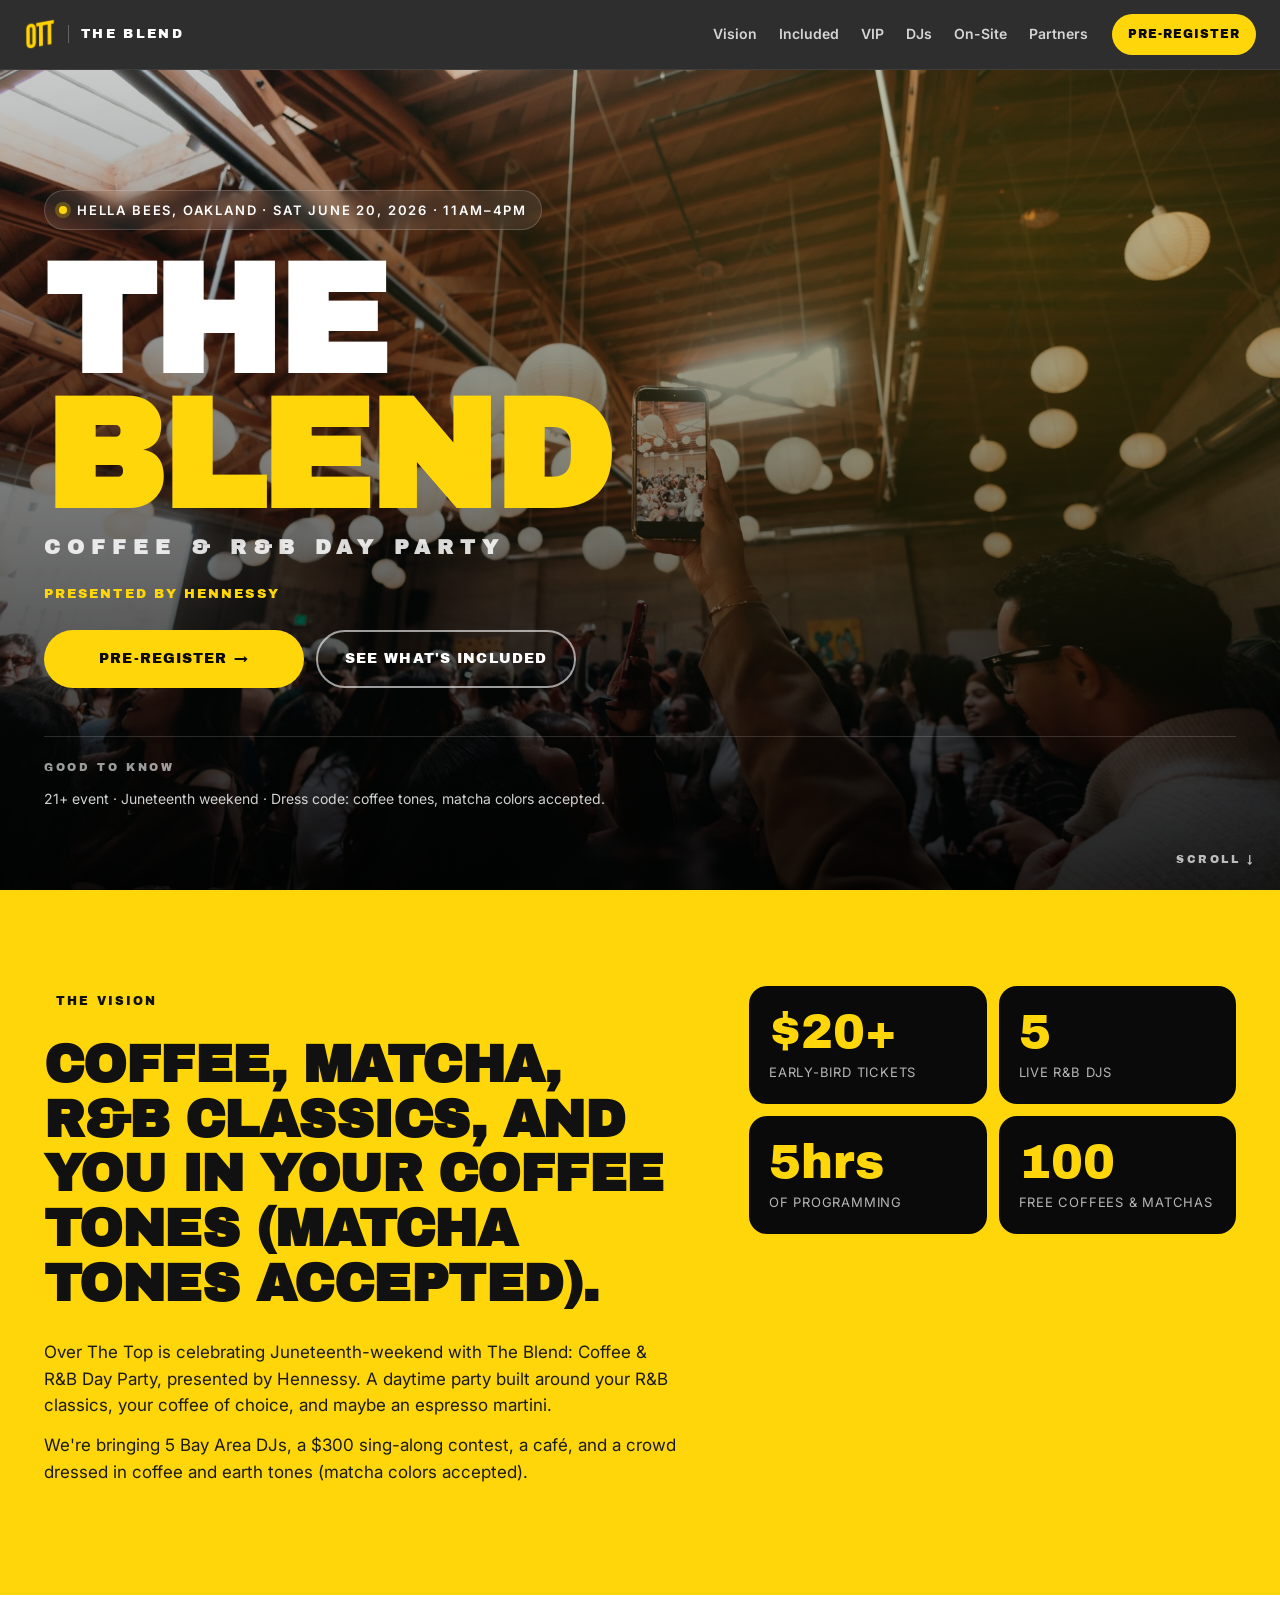
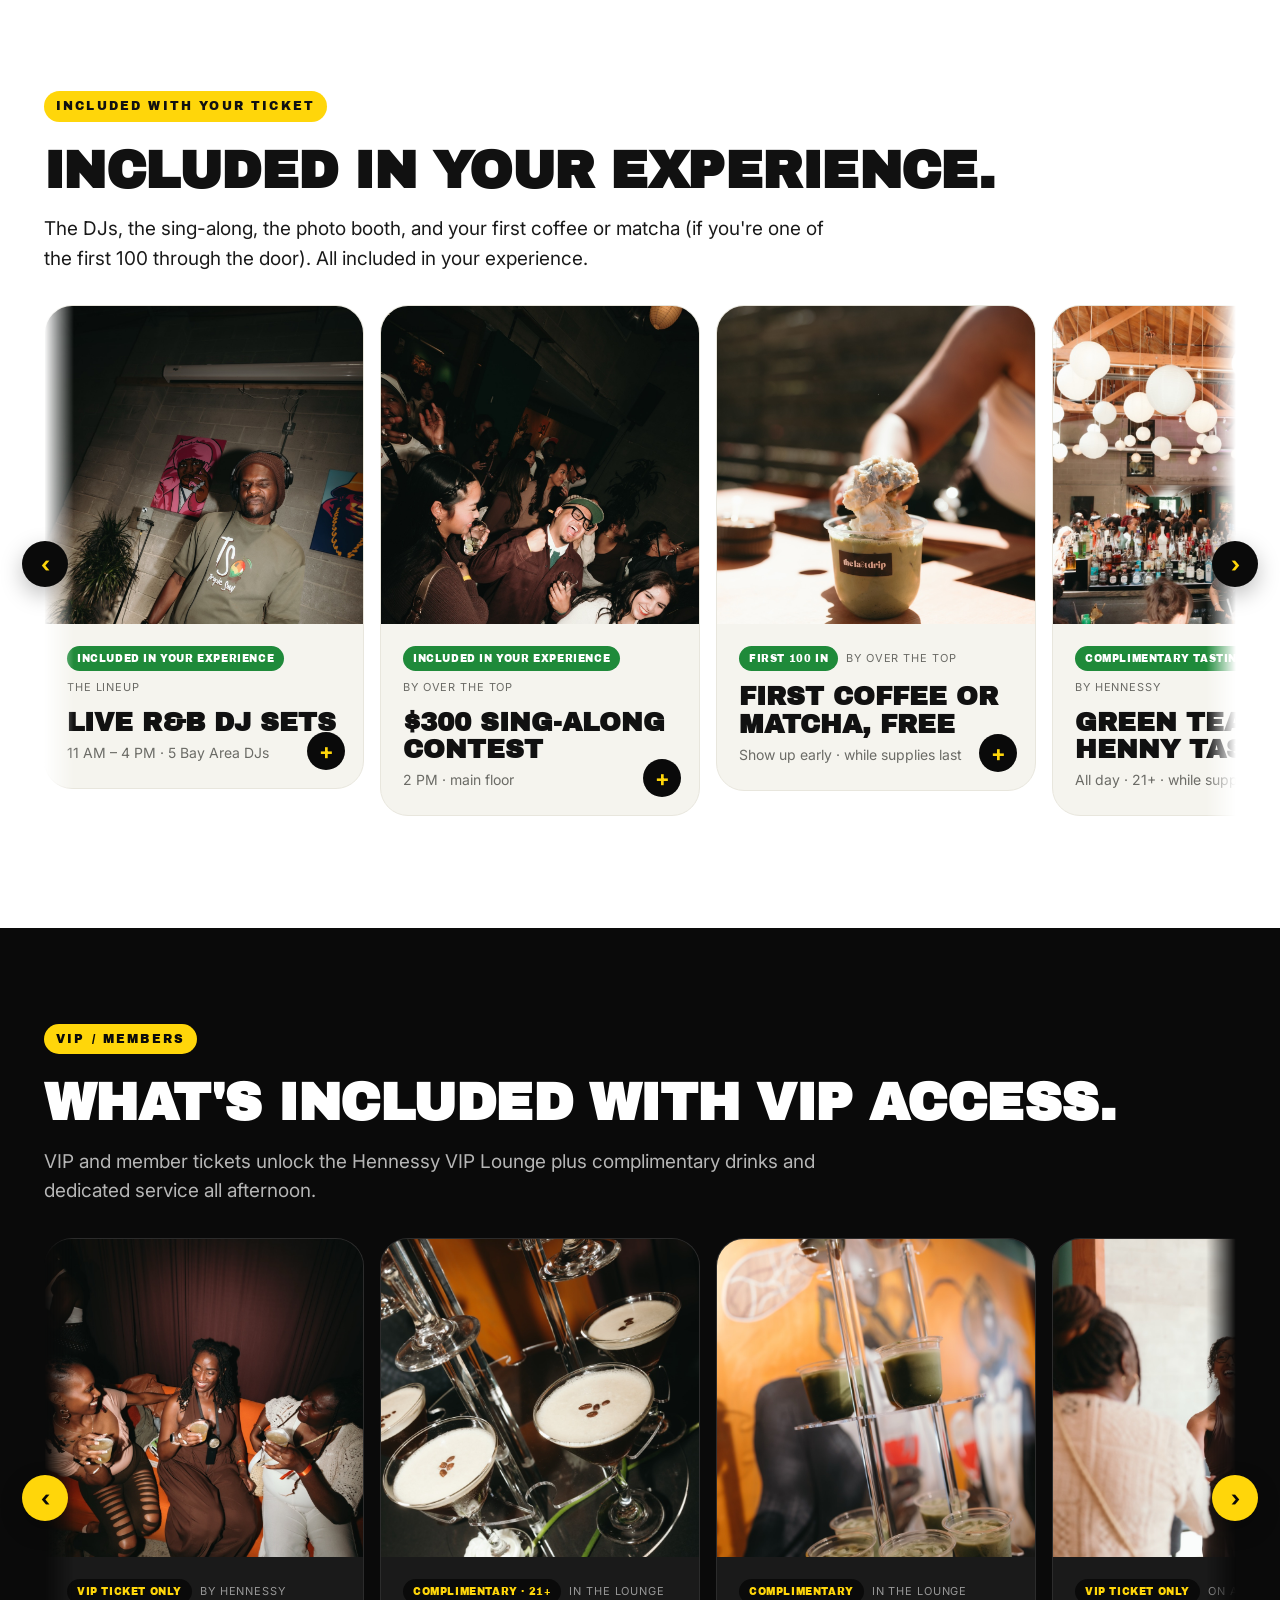
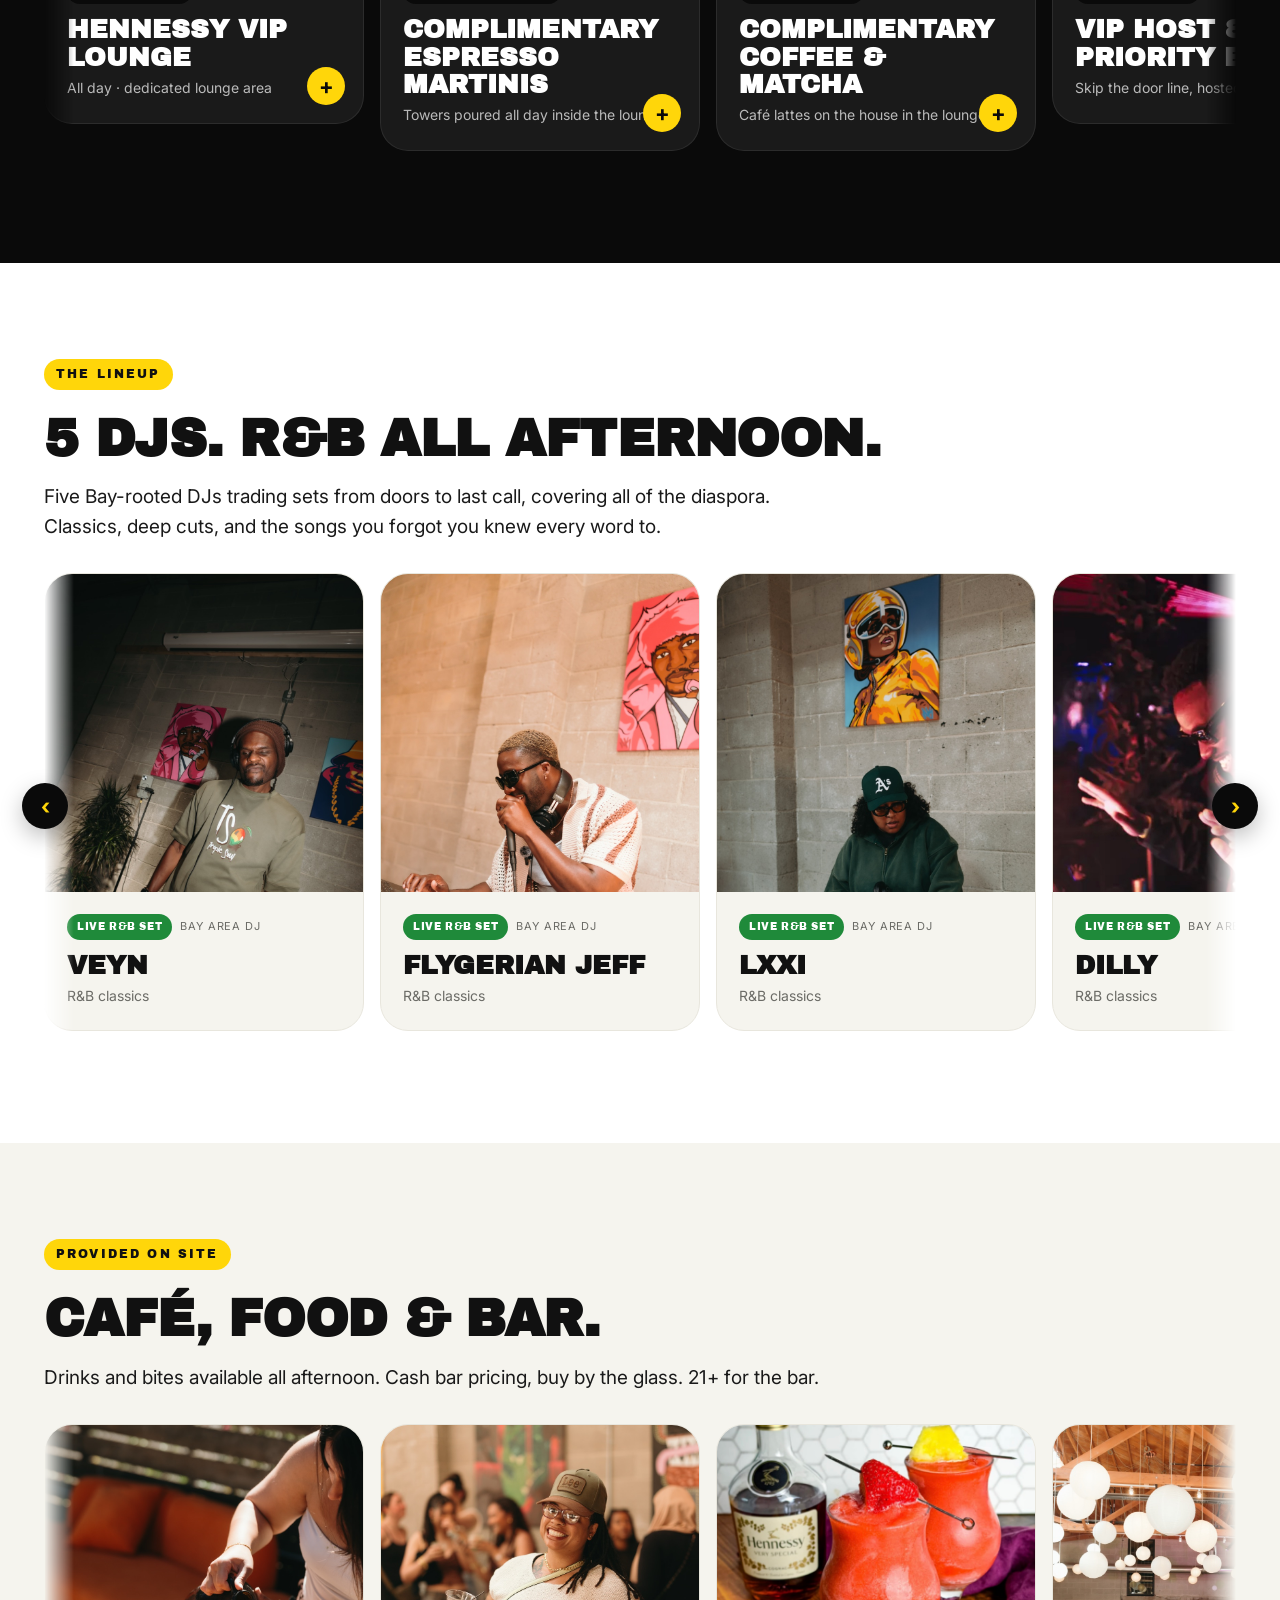
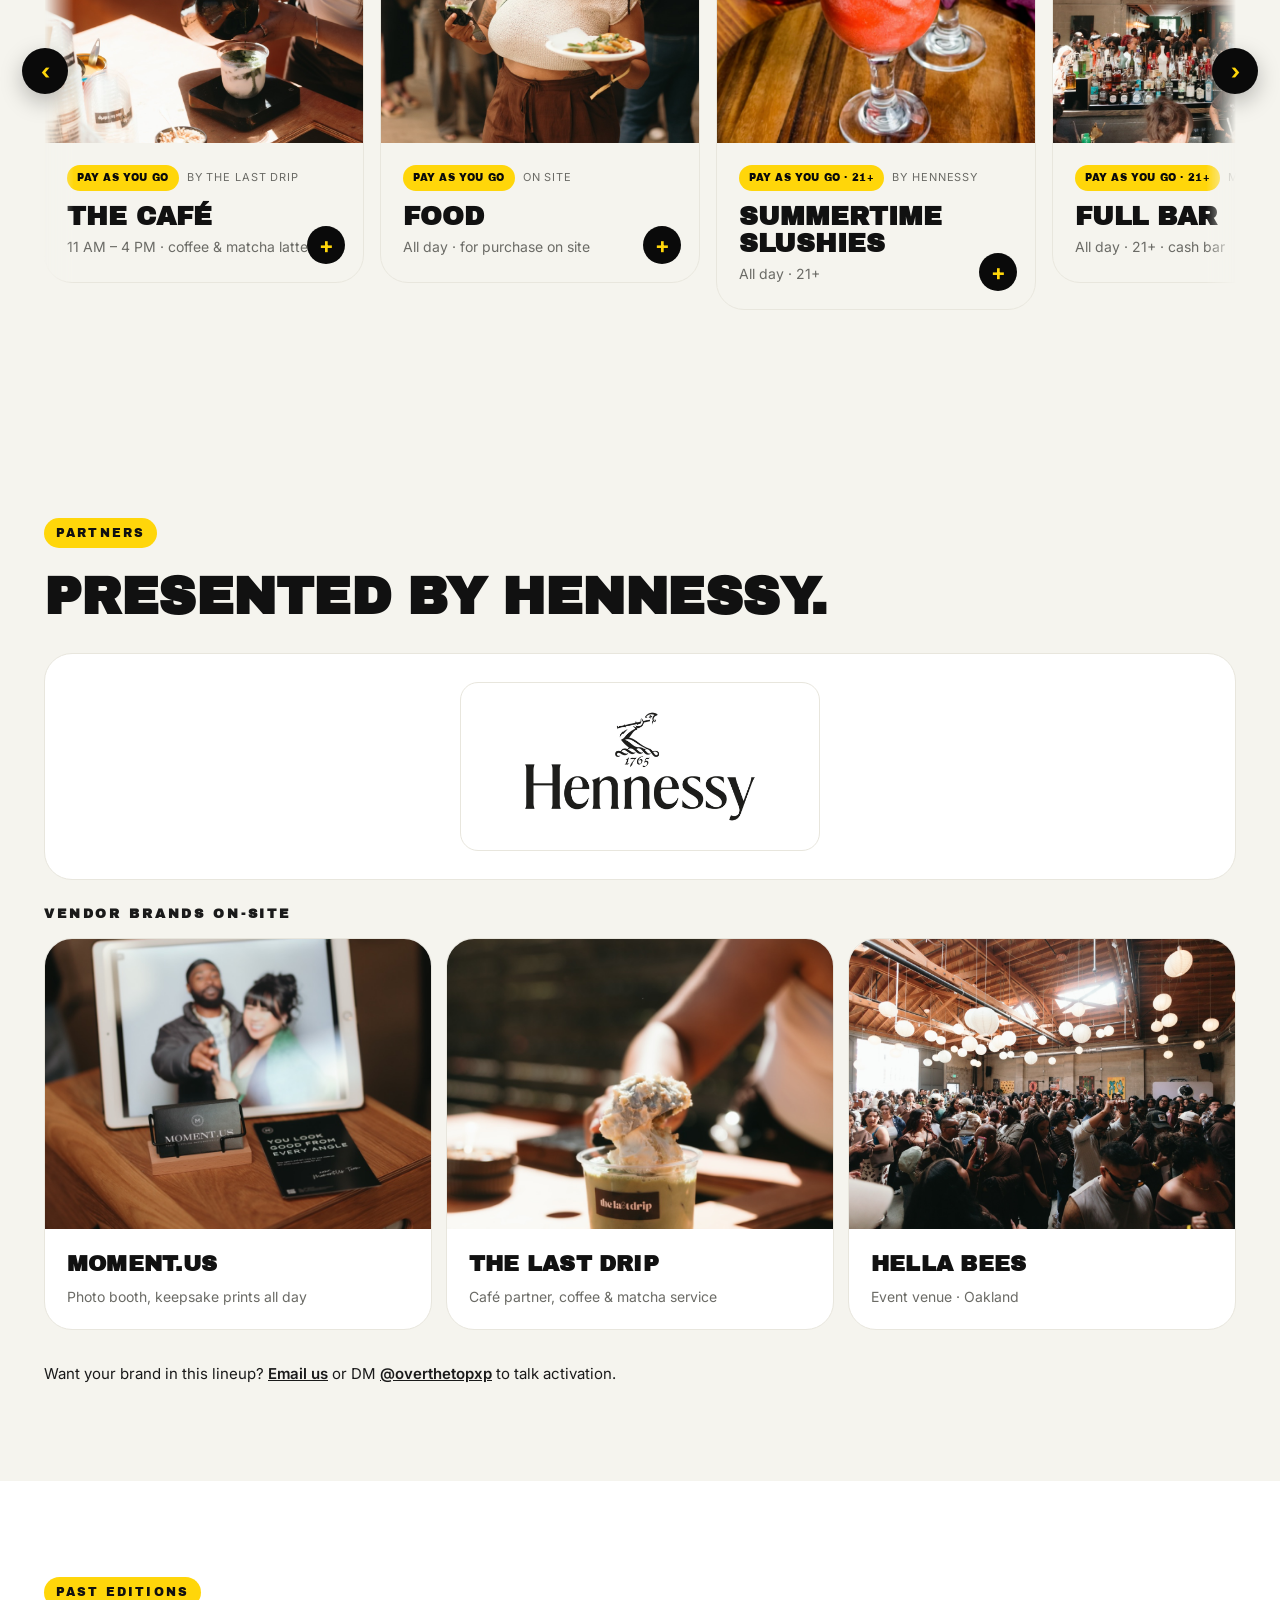
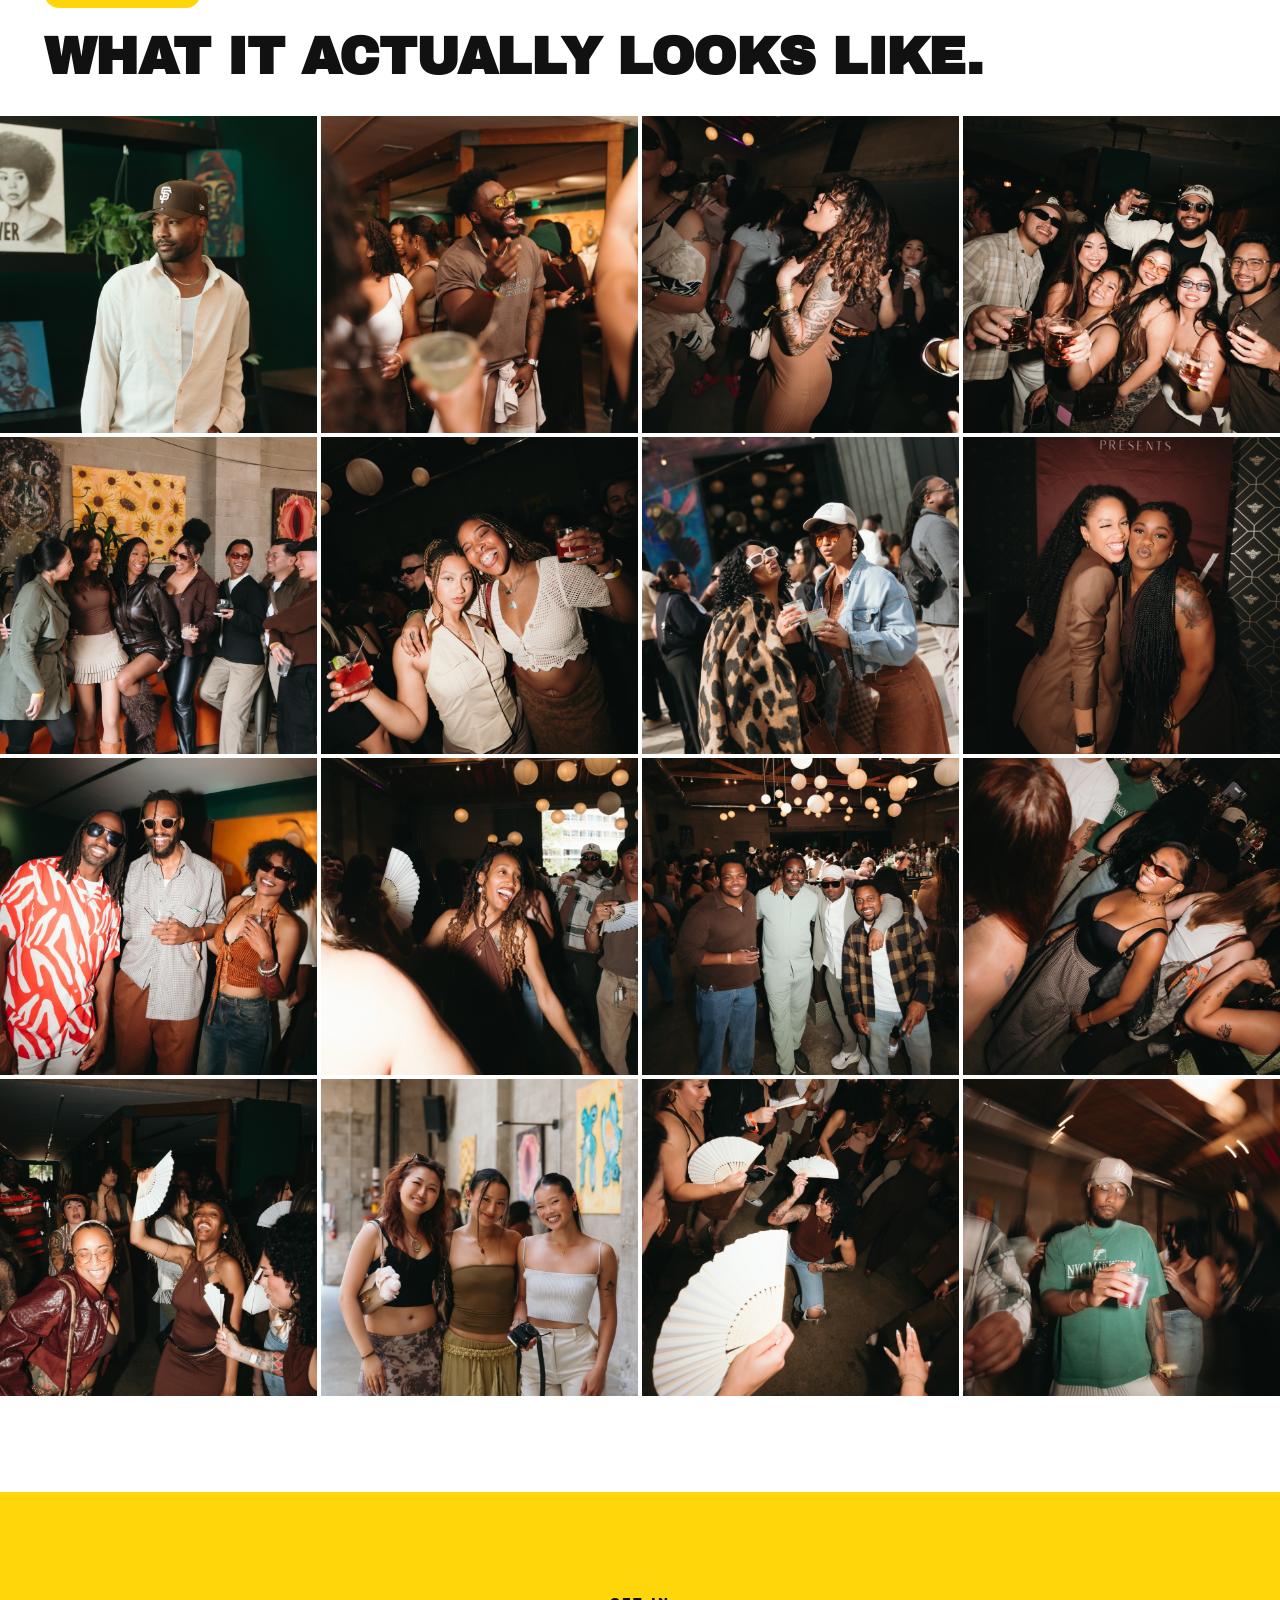
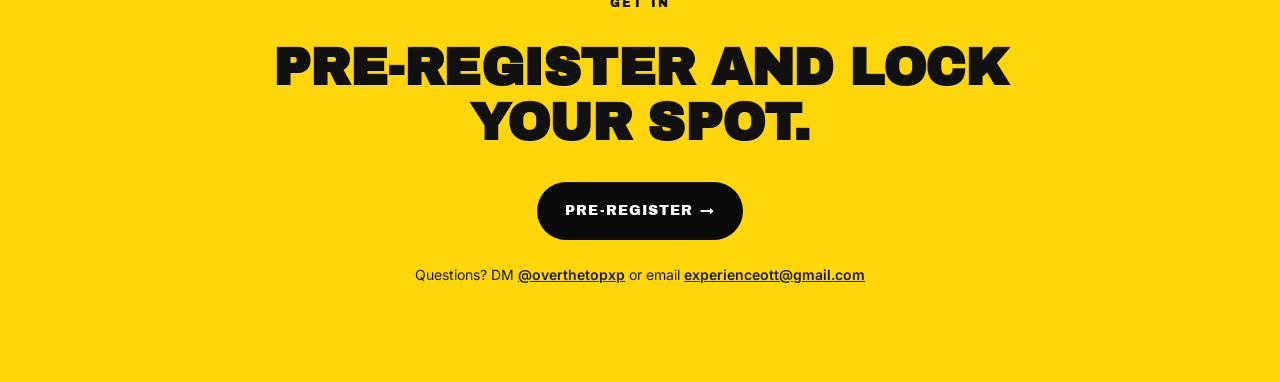
==== commit 522466c7: "Replace Henny RTD card with Green Tea Henny tastings Drops the ready-to-drink reference and replaces" ====
--- a/index.html
+++ b/index.html
@@ -34,7 +34,11 @@
     <a href="#onsite">On-Site</a>
     <a href="#partners">Partners</a>
   </nav>
-  <a class="btn btn--small btn--yellow" href="https://sweatpals.com/event/juneteenth-the-blend-coffee-and-rb-day-party" target="_blank" rel="noopener" data-rsvp-open>Pre-Register</a>
+  <span class="rsvp-trigger rsvp-trigger--sm">
+    <a class="btn btn--small btn--yellow" href="#register" tabindex="-1" aria-hidden="true">Pre-Register</a>
+    <iframe class="rsvp-trigger__frame" title="Pre-Register"
+            src="https://sweatpals.com/embed/juneteenth-the-blend-coffee-and-rb-day-party/buy-ticket?priceTierId=55dbd013-b471-4a04-9b76-c5b5b0bddd3d&size=md&colorHex=FFD60A&fontFamily=Inter&buttonText=Pre-Register&loader=false"></iframe>
+  </span>
 </header>
 
 <!-- HERO -->
@@ -52,7 +56,11 @@
     </h1>
     <p style="font-family:var(--display); font-size:13px; letter-spacing:.16em; text-transform:uppercase; color:var(--yellow); margin:0 0 26px;">Presented by Hennessy</p>
     <div class="hero__ctas">
-      <a class="btn btn--yellow btn--lg" href="https://sweatpals.com/event/juneteenth-the-blend-coffee-and-rb-day-party" target="_blank" rel="noopener" data-rsvp-open>Pre-Register →</a>
+      <span class="rsvp-trigger rsvp-trigger--lg">
+        <a class="btn btn--yellow btn--lg" href="#register" tabindex="-1" aria-hidden="true">Pre-Register →</a>
+        <iframe class="rsvp-trigger__frame" title="Pre-Register"
+                src="https://sweatpals.com/embed/juneteenth-the-blend-coffee-and-rb-day-party/buy-ticket?priceTierId=55dbd013-b471-4a04-9b76-c5b5b0bddd3d&size=lg&colorHex=FFD60A&fontFamily=Inter&buttonText=Pre-Register&loader=false"></iframe>
+      </span>
       <a class="btn btn--ghost btn--lg" href="#included">See what's included</a>
     </div>
     <div class="hero__partners">
@@ -155,16 +163,16 @@
           </article>
 
           <article class="card card--rail" data-card>
-            <img class="card__img" src="images/henny-rtd.jpg" alt="Hennessy ready-to-drink tastings" />
+            <img class="card__img" src="images/full-bar.jpg" alt="Complimentary green tea Henny tastings" />
             <div class="card__body">
               <div class="card__access-row">
                 <span class="card__access card__access--free">Complimentary tasting · 21+</span>
                 <span class="card__attr">by Hennessy</span>
               </div>
-              <h3 class="card__title">Henny RTD Tastings</h3>
+              <h3 class="card__title">Green Tea Henny Tastings</h3>
               <p class="card__sub">All day · 21+ · while supplies last</p>
               <div class="card__expand">
-                <p>Sample Hennessy's ready-to-drink line on the main floor. Complimentary pours all afternoon.</p>
+                <p>Complimentary green tea Henny pours from Hennessy on the main floor, all afternoon.</p>
               </div>
               <button class="card__toggle" aria-label="Expand">+</button>
             </div>
@@ -559,7 +567,11 @@
     <span class="kicker">Get in</span>
     <h2 class="h2" style="margin-bottom:32px;">Pre-register and lock your spot.</h2>
     <div class="cta-row">
-      <a class="btn btn--black btn--lg" href="https://sweatpals.com/event/juneteenth-the-blend-coffee-and-rb-day-party" target="_blank" rel="noopener" data-rsvp-open>Pre-Register →</a>
+      <span class="rsvp-trigger rsvp-trigger--lg">
+        <a class="btn btn--black btn--lg" href="#" tabindex="-1" aria-hidden="true">Pre-Register →</a>
+        <iframe class="rsvp-trigger__frame" title="Pre-Register"
+                src="https://sweatpals.com/embed/juneteenth-the-blend-coffee-and-rb-day-party/buy-ticket?priceTierId=55dbd013-b471-4a04-9b76-c5b5b0bddd3d&size=lg&colorHex=000000&fontFamily=Inter&buttonText=Pre-Register&loader=false"></iframe>
+      </span>
     </div>
     <p style="margin:24px 0 0; font-size:14px; color:var(--ink-2);">
       Questions? DM <a href="https://instagram.com/overthetopxp" target="_blank" rel="noopener" style="font-weight:600; text-decoration:underline;">@overthetopxp</a>
@@ -568,45 +580,10 @@
   </div>
 </section>
 
-<!-- Pre-Register modal: custom branded waitlist form, submits to Mailchimp -->
-<div class="rsvp-modal" id="rsvpModal" aria-hidden="true">
-  <button class="rsvp-modal__backdrop" type="button" data-rsvp-close aria-label="Close"></button>
-  <div class="rsvp-modal__dialog" role="dialog" aria-modal="true" aria-labelledby="rsvpTitle">
-    <button class="rsvp-modal__close" type="button" data-rsvp-close aria-label="Close">×</button>
-
-    <div class="rsvp-modal__body" id="rsvpFormView">
-      <h2 id="rsvpTitle" class="rsvp-modal__title">Join the waitlist</h2>
-      <p class="rsvp-modal__lede">Enter your contact info and we'll notify you the moment tickets go live.</p>
-      <form id="rsvpForm" class="rsvp-form" novalidate>
-        <label class="rsvp-field">
-          <span class="rsvp-field__label">Full Name</span>
-          <input class="rsvp-field__input" type="text" name="FULLNAME" required autocomplete="name" />
-        </label>
-        <label class="rsvp-field">
-          <span class="rsvp-field__label">Phone Number</span>
-          <input class="rsvp-field__input" type="tel" name="PHONE" required autocomplete="tel" placeholder="(555) 555-5555" />
-        </label>
-        <label class="rsvp-field">
-          <span class="rsvp-field__label">Email</span>
-          <input class="rsvp-field__input" type="email" name="EMAIL" required autocomplete="email" />
-        </label>
-        <label class="rsvp-consent">
-          <input type="checkbox" name="CONSENT" checked />
-          <span>By submitting this form, you consent to receive marketing emails and texts from Over The Top about The Blend and future events. Msg &amp; data rates may apply. Unsubscribe any time by replying STOP.</span>
-        </label>
-        <button type="submit" class="btn btn--yellow btn--lg rsvp-form__submit" id="rsvpSubmit">Confirm</button>
-        <p class="rsvp-form__error" id="rsvpError" hidden></p>
-      </form>
-    </div>
-
-    <div class="rsvp-modal__body rsvp-modal__success" id="rsvpSuccessView" hidden>
-      <h2 class="rsvp-modal__title">You're on the list.</h2>
-      <p class="rsvp-modal__lede">We'll text and email you when tickets go live. See you on Juneteenth weekend.</p>
-      <button type="button" class="btn btn--yellow btn--lg" data-rsvp-close>Done</button>
-    </div>
-  </div>
-</div>
-
 <script src="script.js"></script>
+
+<!-- Sweatpals checkout: listens for clicks on the buy-ticket iframes above
+     and opens the registration modal inline. Single instance per page. -->
+<script src="https://sweatpals.com/static/embed/event/checkout/script.js?enableAutoEmbed=false&eventAlias=juneteenth-the-blend-coffee-and-rb-day-party&colorHex=ffffff&fontFamily=Poppins&priceTierId=55dbd013-b471-4a04-9b76-c5b5b0bddd3d"></script>
 </body>
 </html>
--- a/styles.css
+++ b/styles.css
@@ -1315,6 +1315,20 @@
   padding: 32px 28px 28px;
   font-family: var(--body);
 }
+.rsvp-modal__dialog--frame {
+  width: min(96vw, 560px);
+  height: min(94vh, 800px);
+  max-height: 94vh;
+  padding: 0;
+  overflow: hidden;
+}
+.rsvp-modal__iframe {
+  width: 100%;
+  height: 100%;
+  border: 0;
+  display: block;
+  background: var(--black);
+}
 .rsvp-modal__close {
   position: absolute;
   top: 12px;
@@ -1440,40 +1454,25 @@
 .rsvp-autoembed--sm { min-width: 130px; }
 .rsvp-autoembed--lg { min-width: 240px; }
 
-/* ============ RSVP TRIGGER (Sweatpals widget overlay, unused) ============ */
-/* Pattern: styled brand button (visible) + Sweatpals iframe (transparent,
-   absolutely positioned on top) + Sweatpals script. The user sees our
-   button. The iframe catches every click and the script renders the
-   waitlist popup. */
+/* ============ RSVP TRIGGER (Sweatpals iframe overlay) ============ */
+/* Visible OTT-styled pill button sits behind; the Sweatpals iframe
+   sits absolutely on top with opacity 0. Clicks land on the iframe's
+   Sweatpals button, which the checkout script (at end of body)
+   intercepts to open the registration modal inline.
+   Pattern from SF Fit Fest (PR #52). */
 .rsvp-trigger {
   position: relative;
   display: inline-block;
   line-height: 0;
-  vertical-align: middle;
-  border-radius: 999px;
-  overflow: hidden;
-}
-.rsvp-trigger > .btn {
-  position: relative;
-  z-index: 1;
-  line-height: 1.55;
-  pointer-events: none;
-  cursor: pointer;
-  width: 100%;
-}
-.rsvp-trigger > iframe.rsvp-trigger__frame {
+}
+.rsvp-trigger .btn { line-height: 1.55; }
+.rsvp-trigger__frame {
   position: absolute;
   inset: 0;
   width: 100%;
   height: 100%;
   border: 0;
   opacity: 0;
-  z-index: 5;
   cursor: pointer;
-  background: transparent;
-}
-.rsvp-trigger--sm { width: 150px; }
-.rsvp-trigger--lg { width: 260px; }
-@media (max-width: 480px) {
-  .rsvp-trigger--lg { width: 100%; max-width: 320px; }
-}
+  z-index: 2;
+}
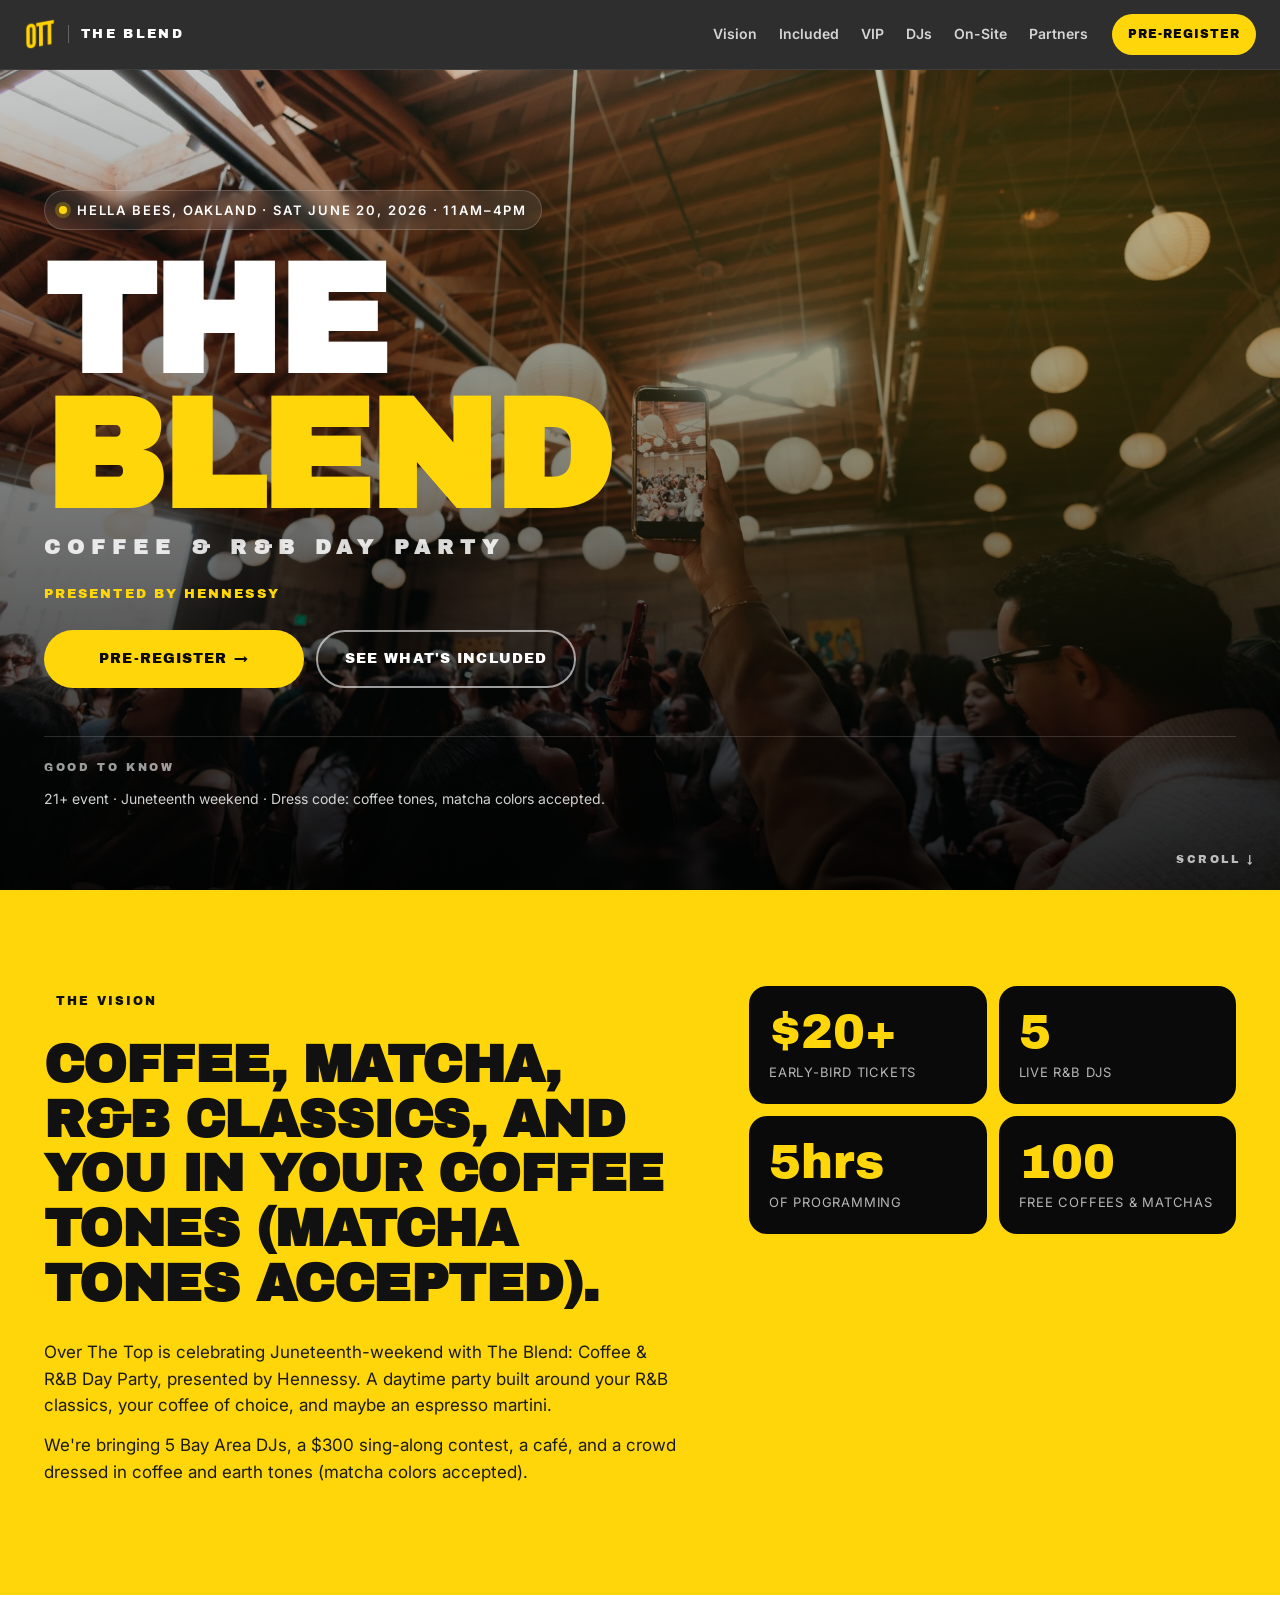
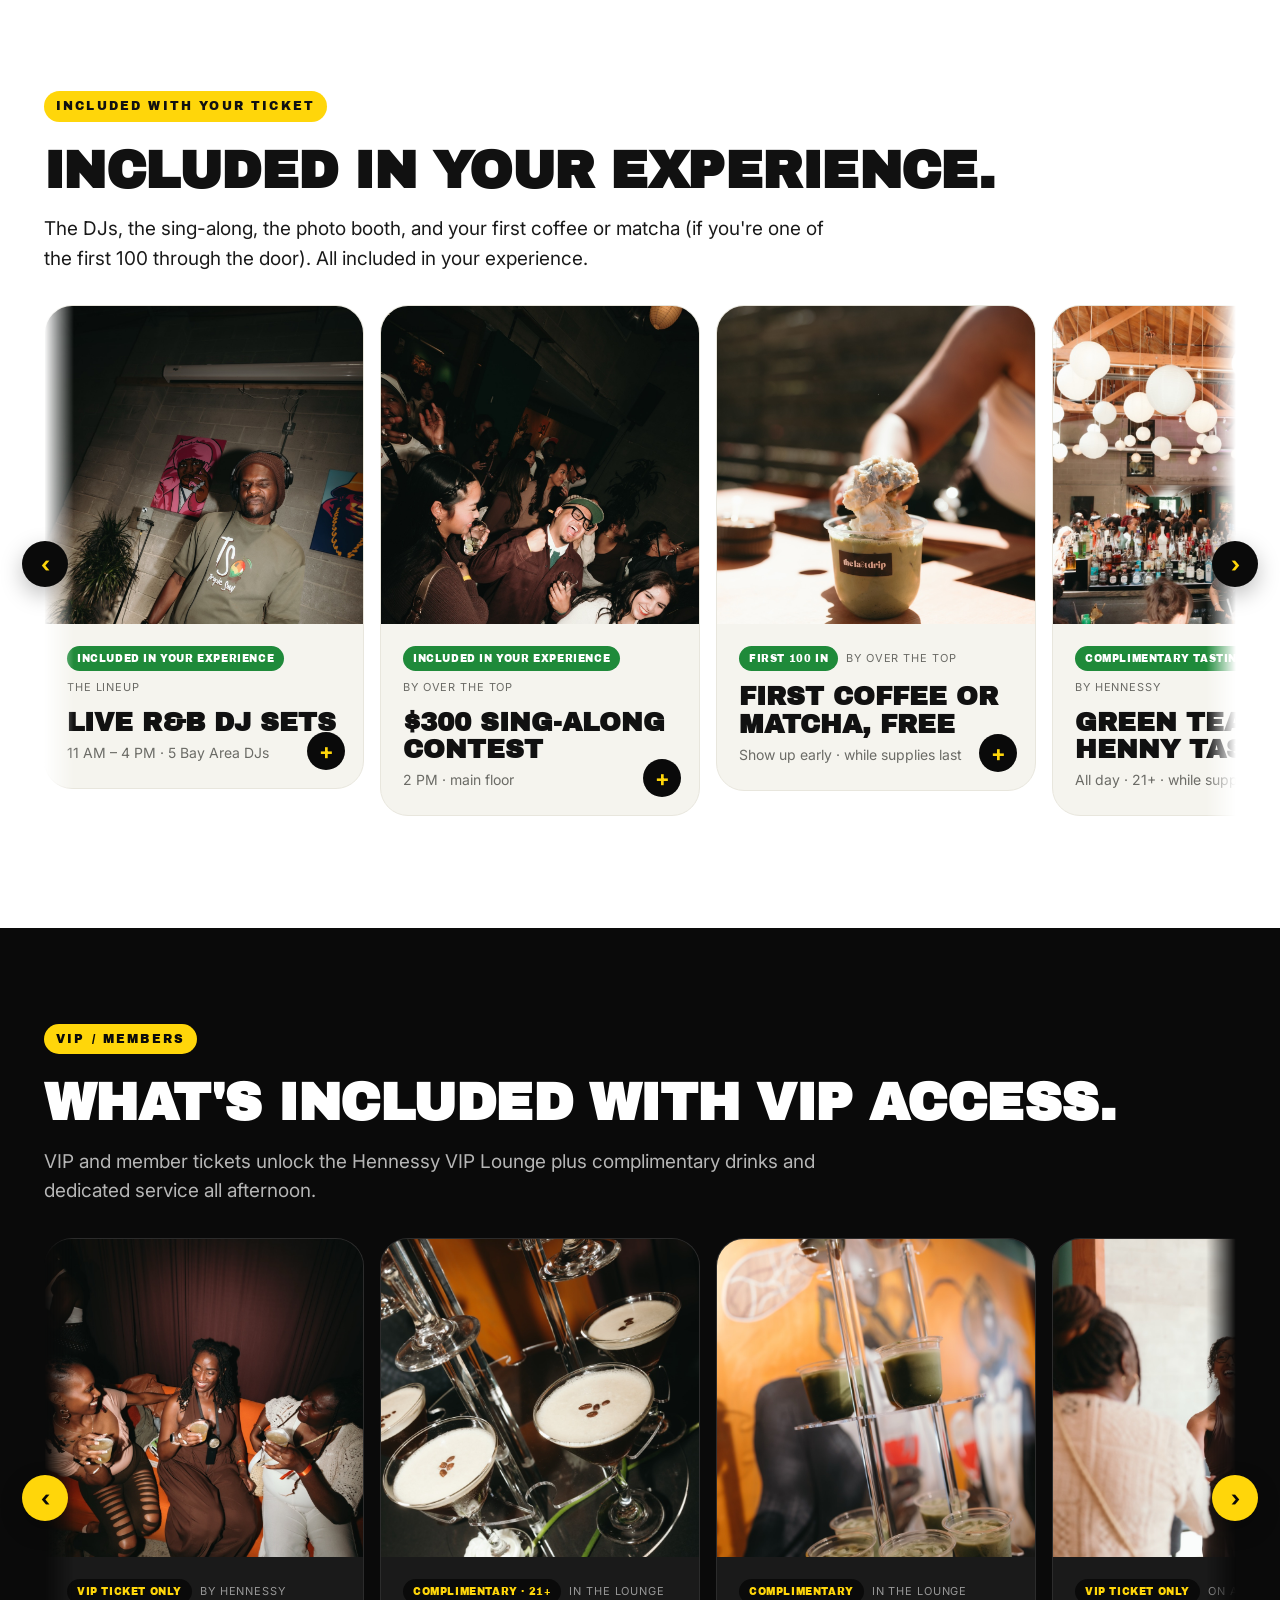
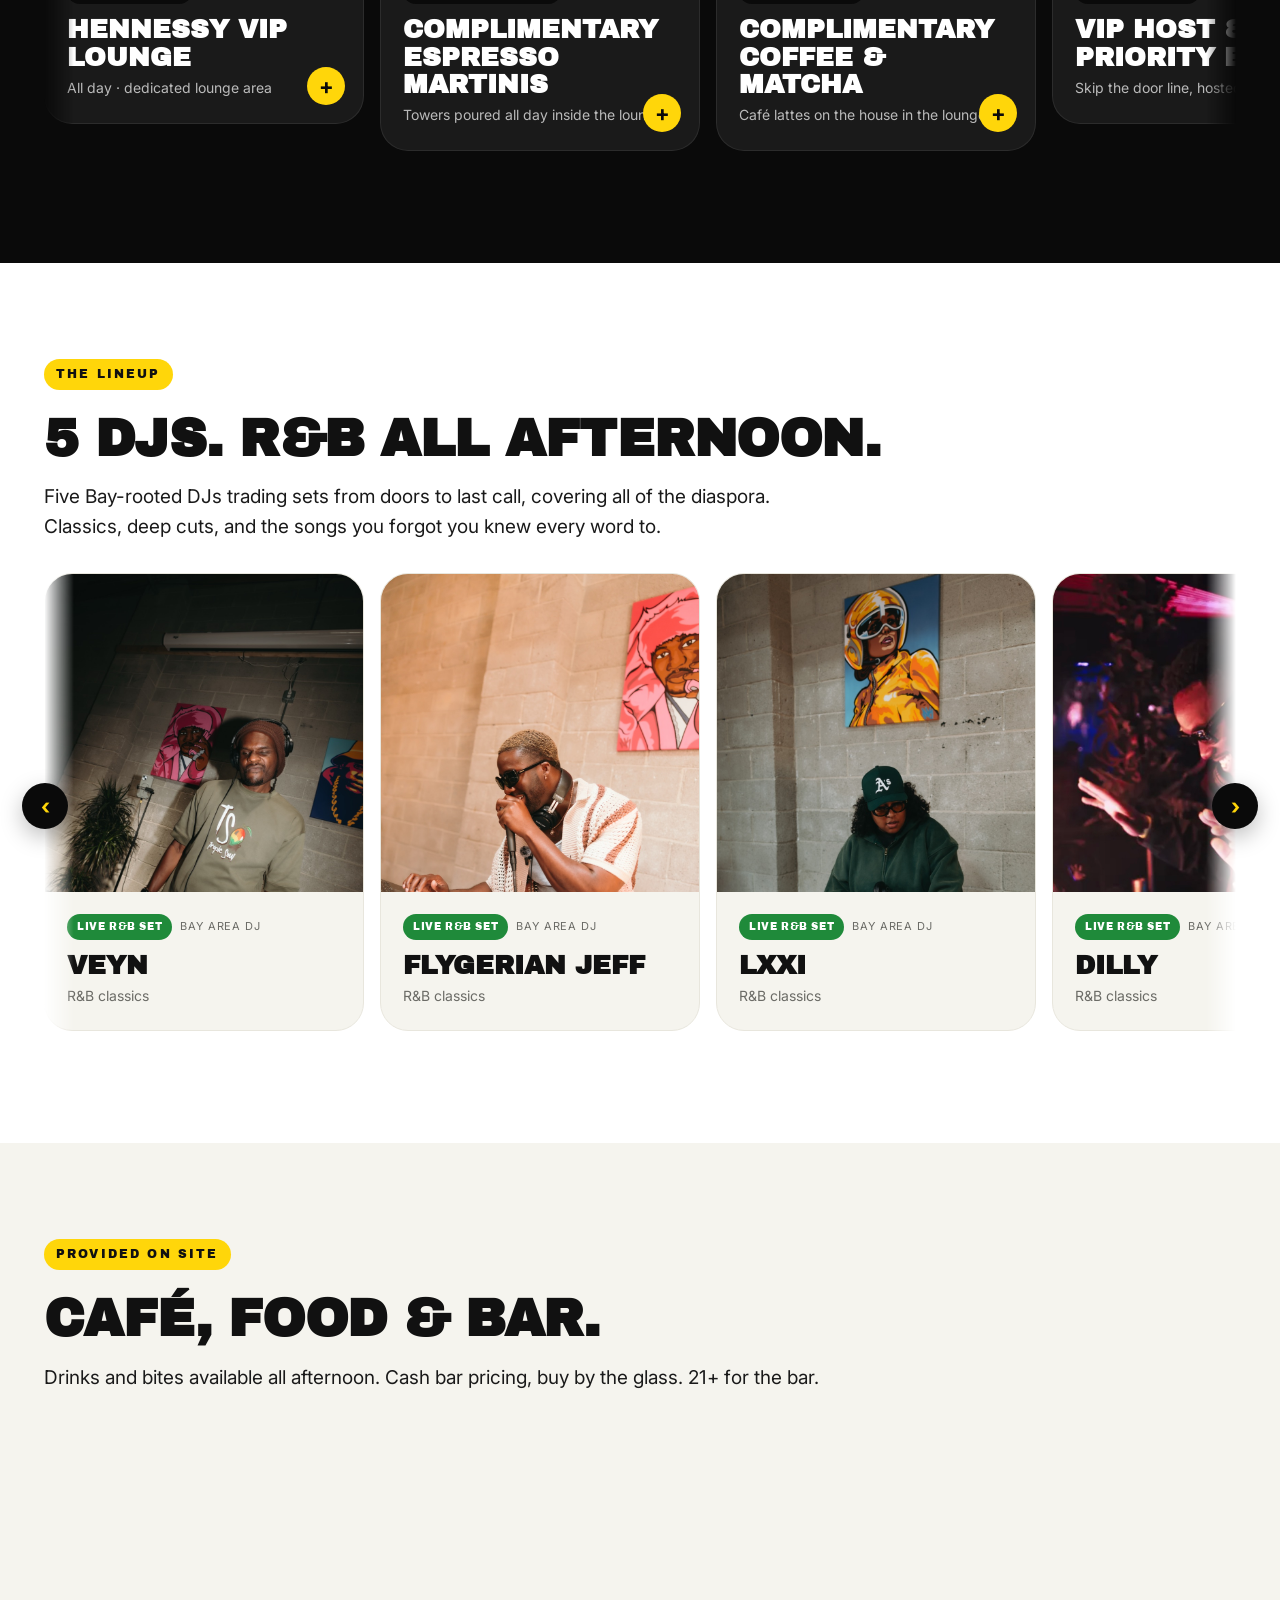
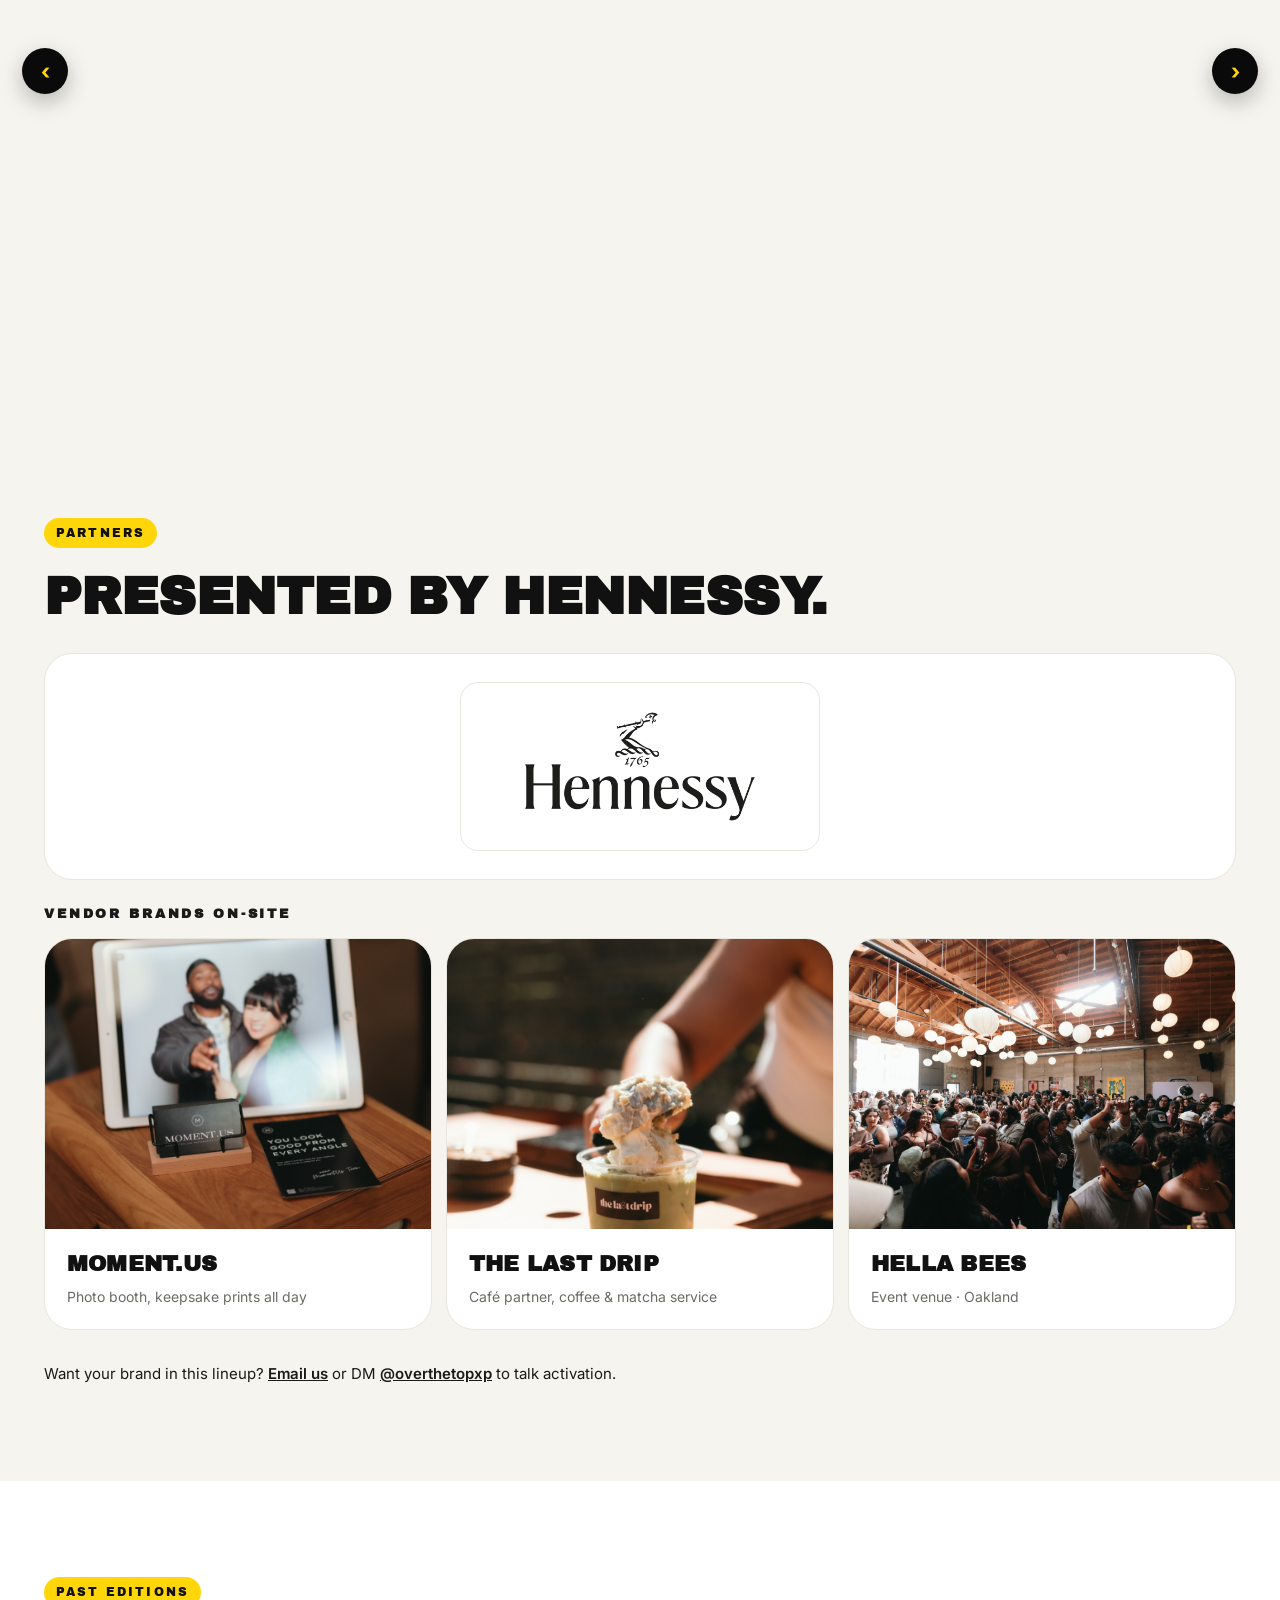
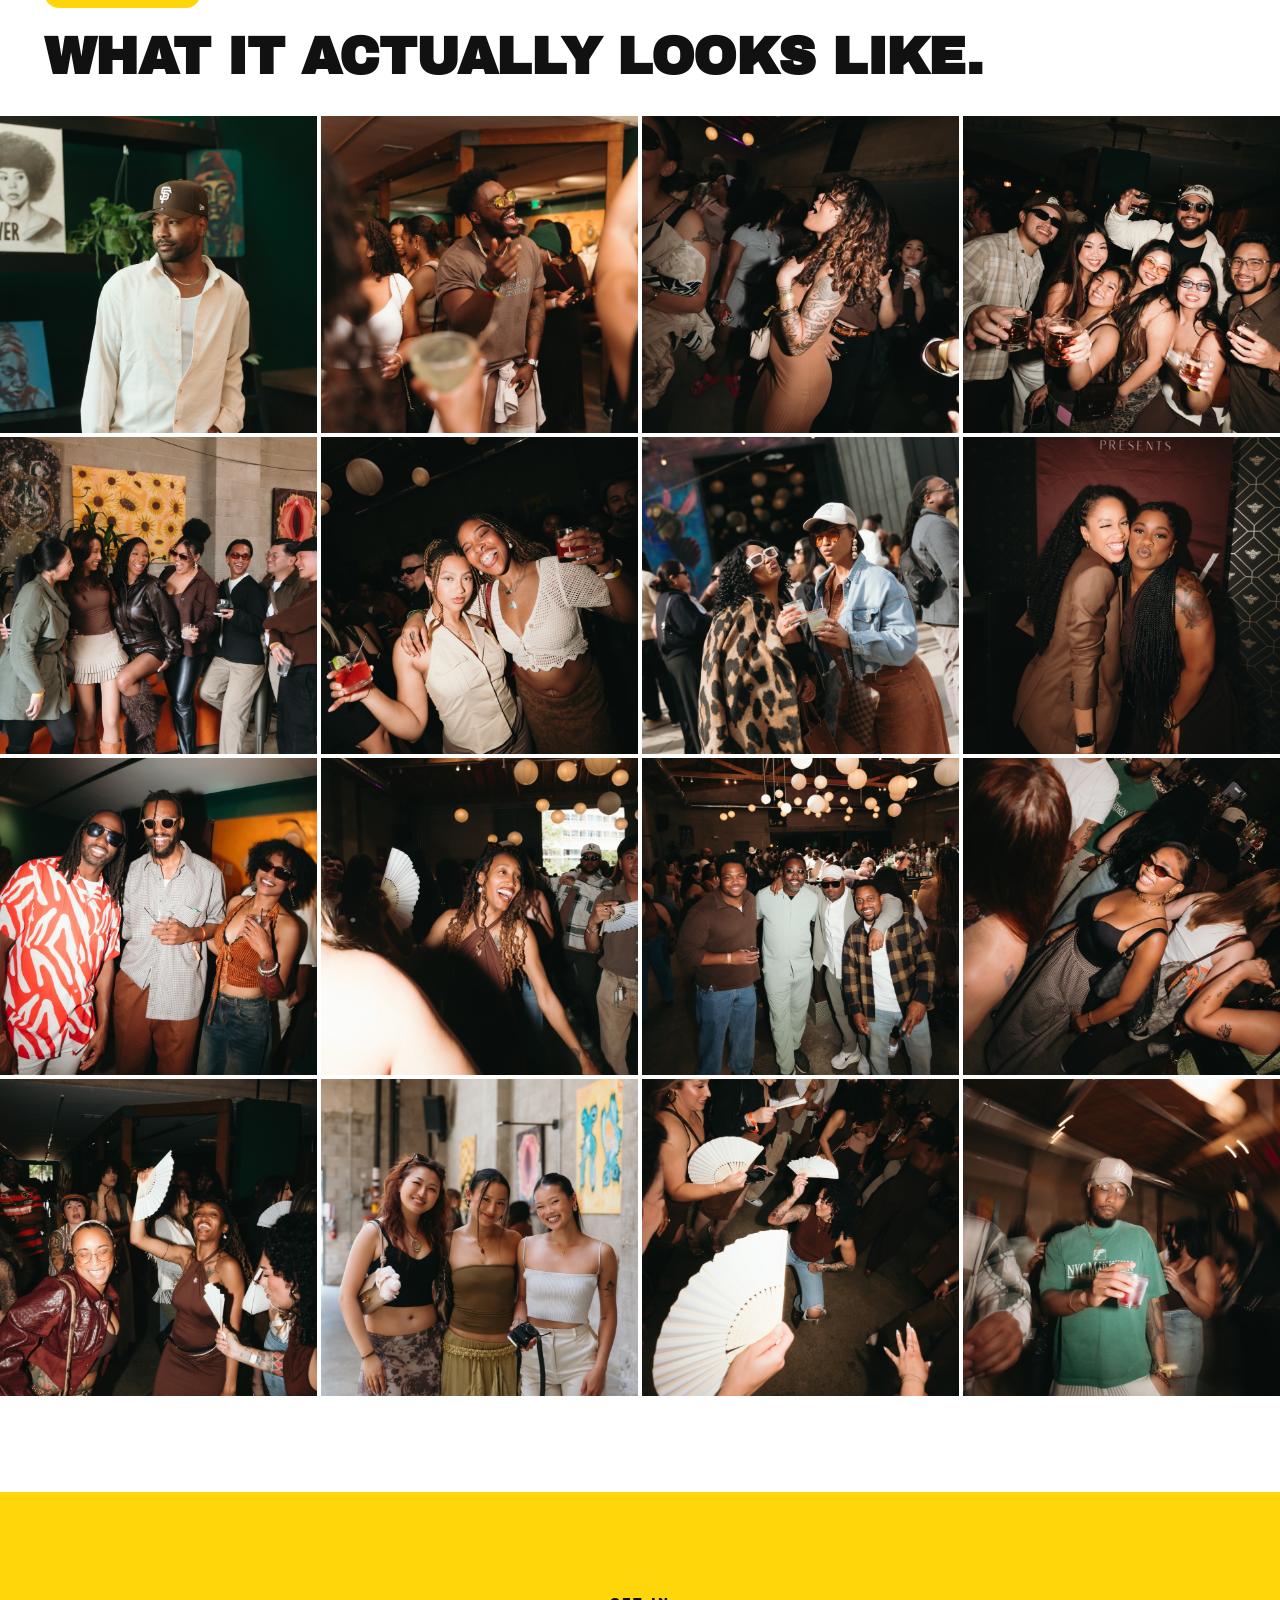
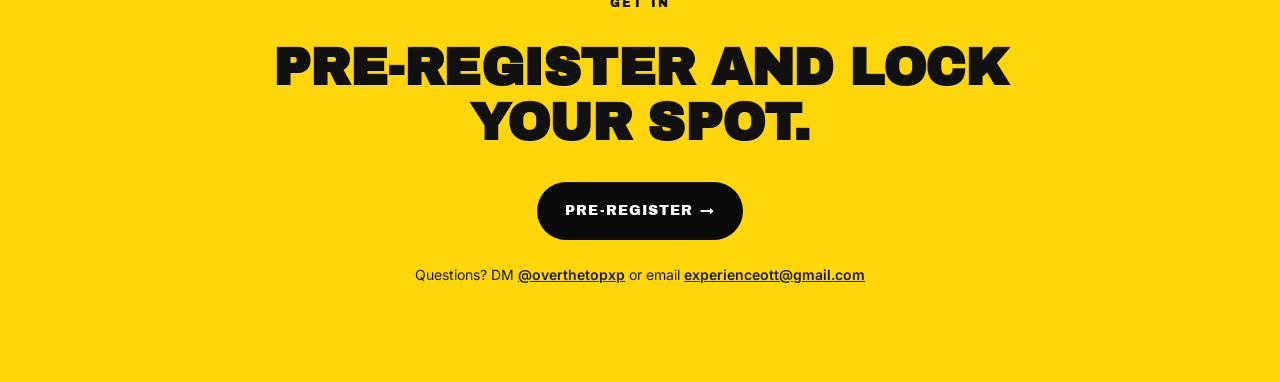
==== commit daf673cc: "Add Meta Pixel for ad attribution Fire PageView on the landing page, track pre-register intent as a " ====
--- a/index.html
+++ b/index.html
@@ -17,6 +17,24 @@
 <link href="https://fonts.googleapis.com/css2?family=Archivo+Black&family=Inter:wght@400;500;600;700;800;900&display=swap" rel="stylesheet" />
 
 <link rel="stylesheet" href="styles.css" />
+
+<!-- Meta Pixel Code -->
+<script>
+!function(f,b,e,v,n,t,s)
+{if(f.fbq)return;n=f.fbq=function(){n.callMethod?
+n.callMethod.apply(n,arguments):n.queue.push(arguments)};
+if(!f._fbq)f._fbq=n;n.push=n;n.loaded=!0;n.version='2.0';
+n.queue=[];t=b.createElement(e);t.async=!0;
+t.src=v;s=b.getElementsByTagName(e)[0];
+s.parentNode.insertBefore(t,s)}(window, document,'script',
+'https://connect.facebook.net/en_US/fbevents.js');
+fbq('init', '1495548463835448');
+fbq('track', 'PageView');
+</script>
+<noscript><img height="1" width="1" style="display:none"
+src="https://www.facebook.com/tr?id=1495548463835448&ev=PageView&noscript=1"
+/></noscript>
+<!-- End Meta Pixel Code -->
 </head>
 <body>
 
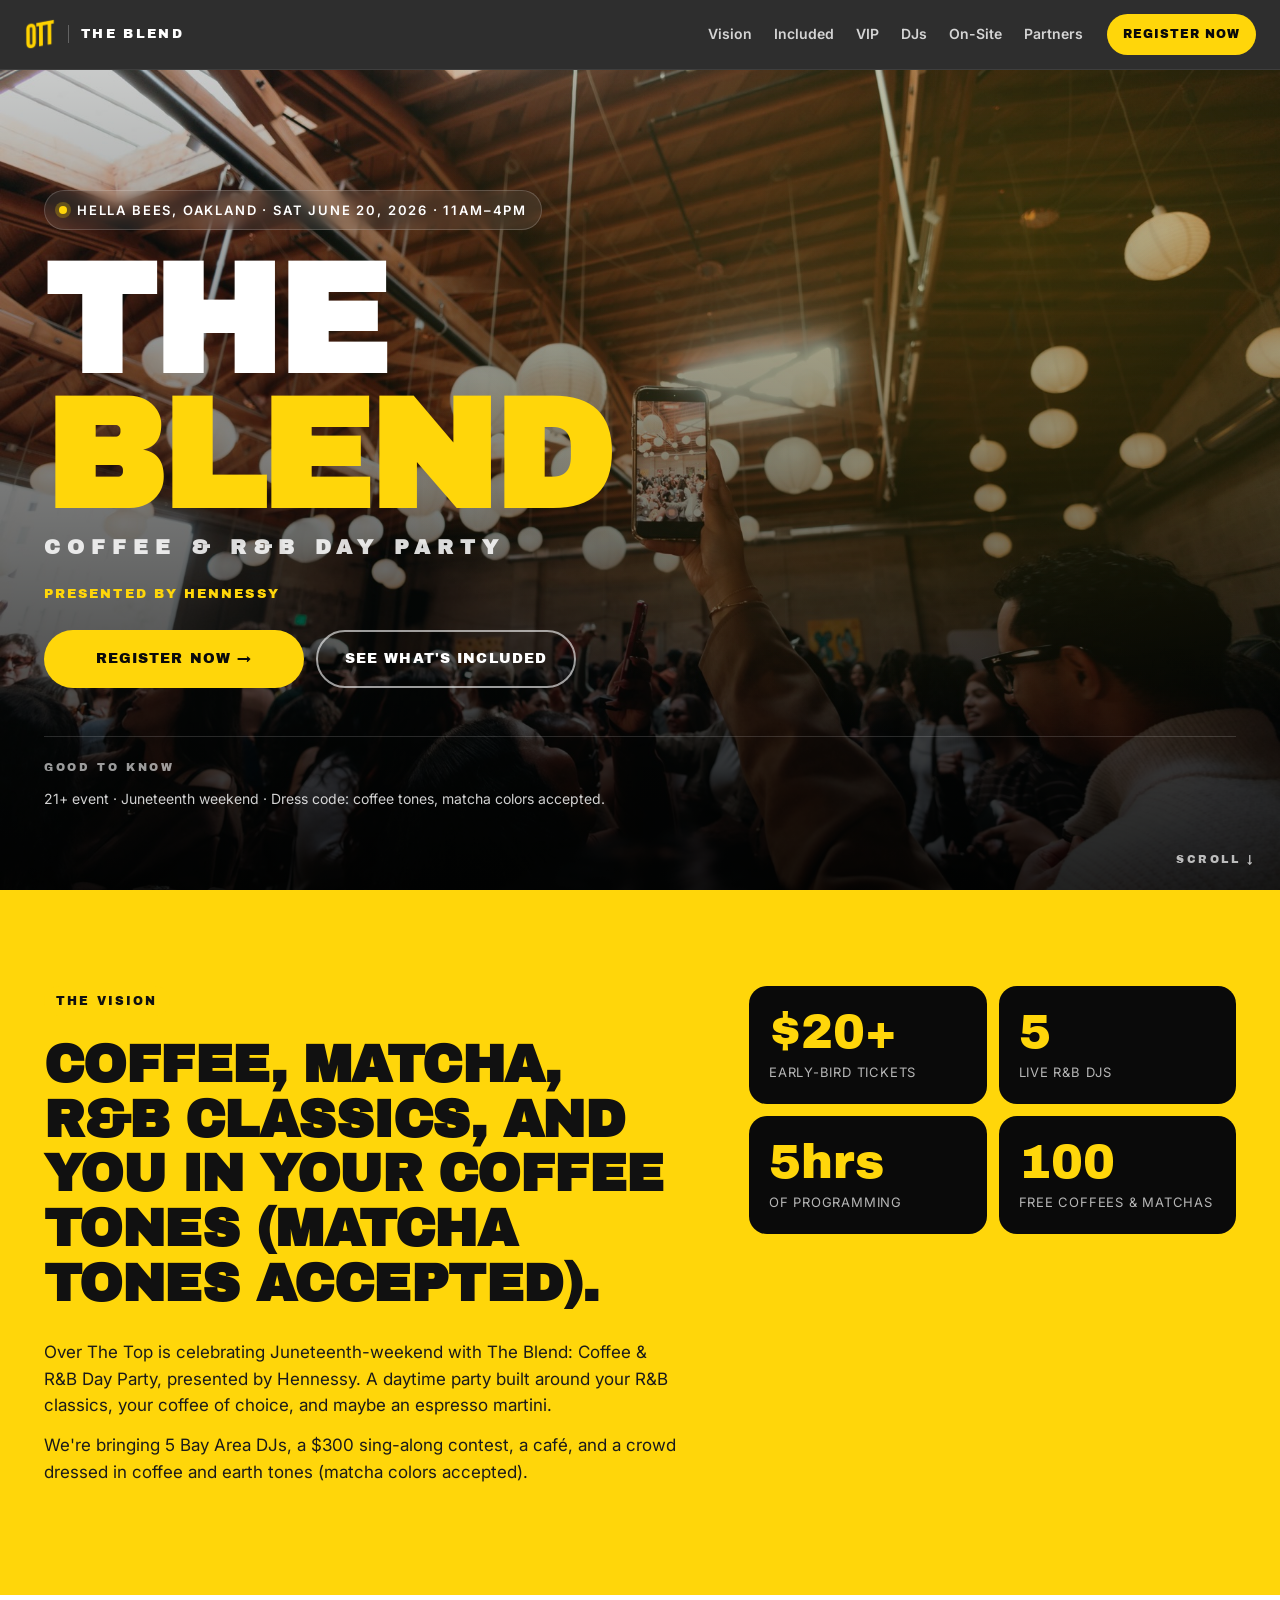
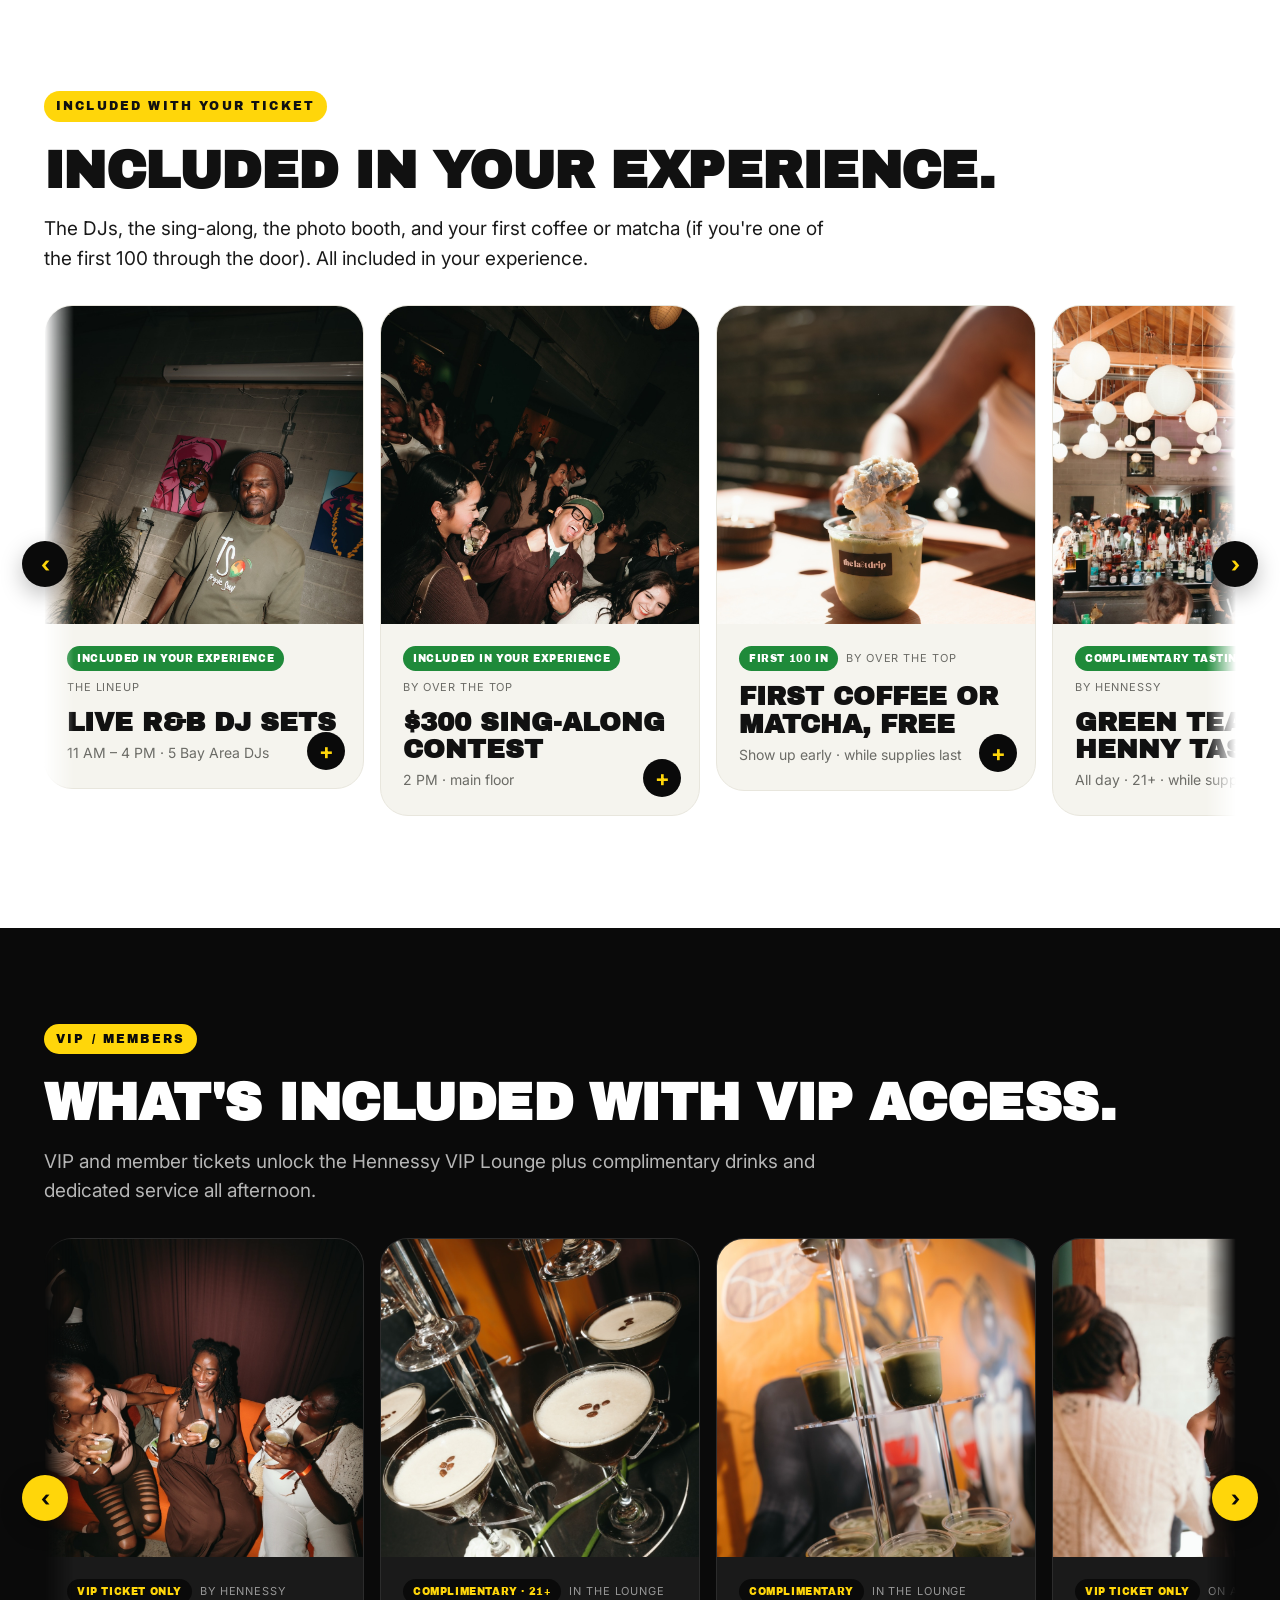
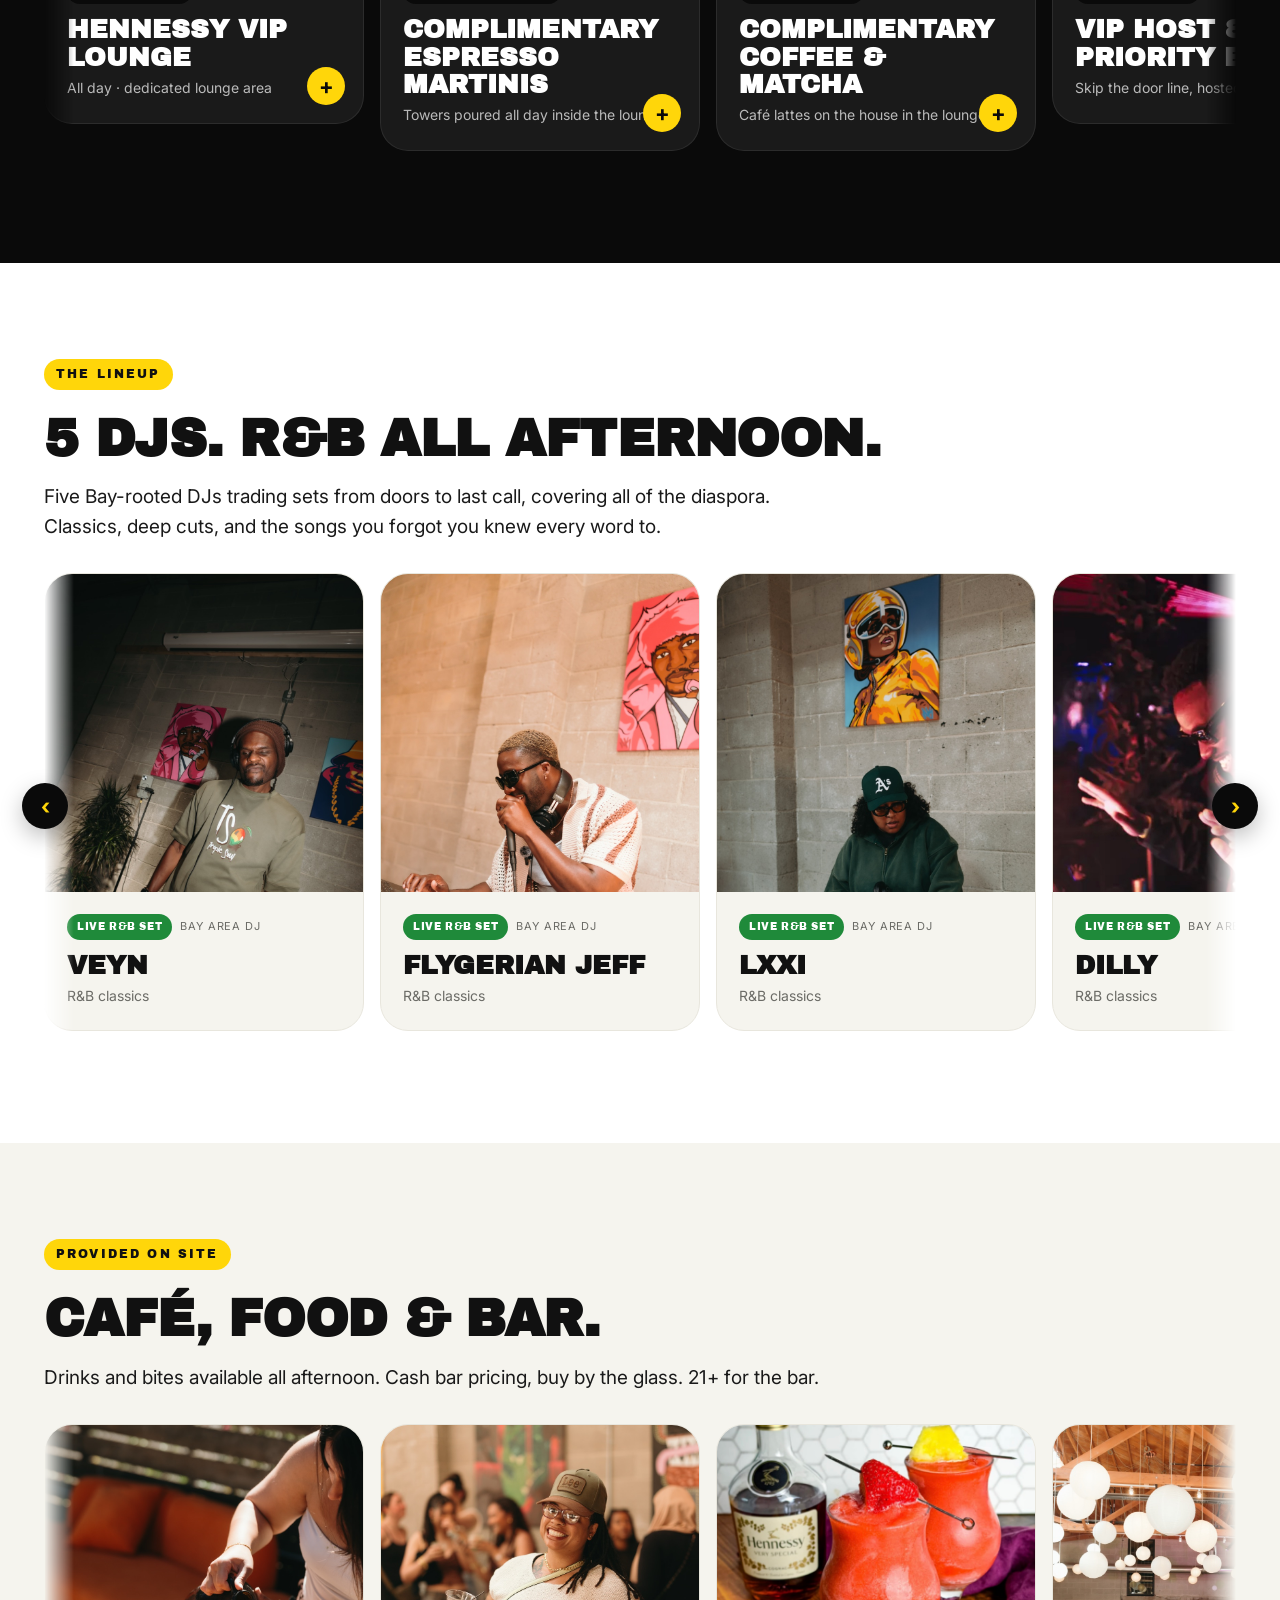
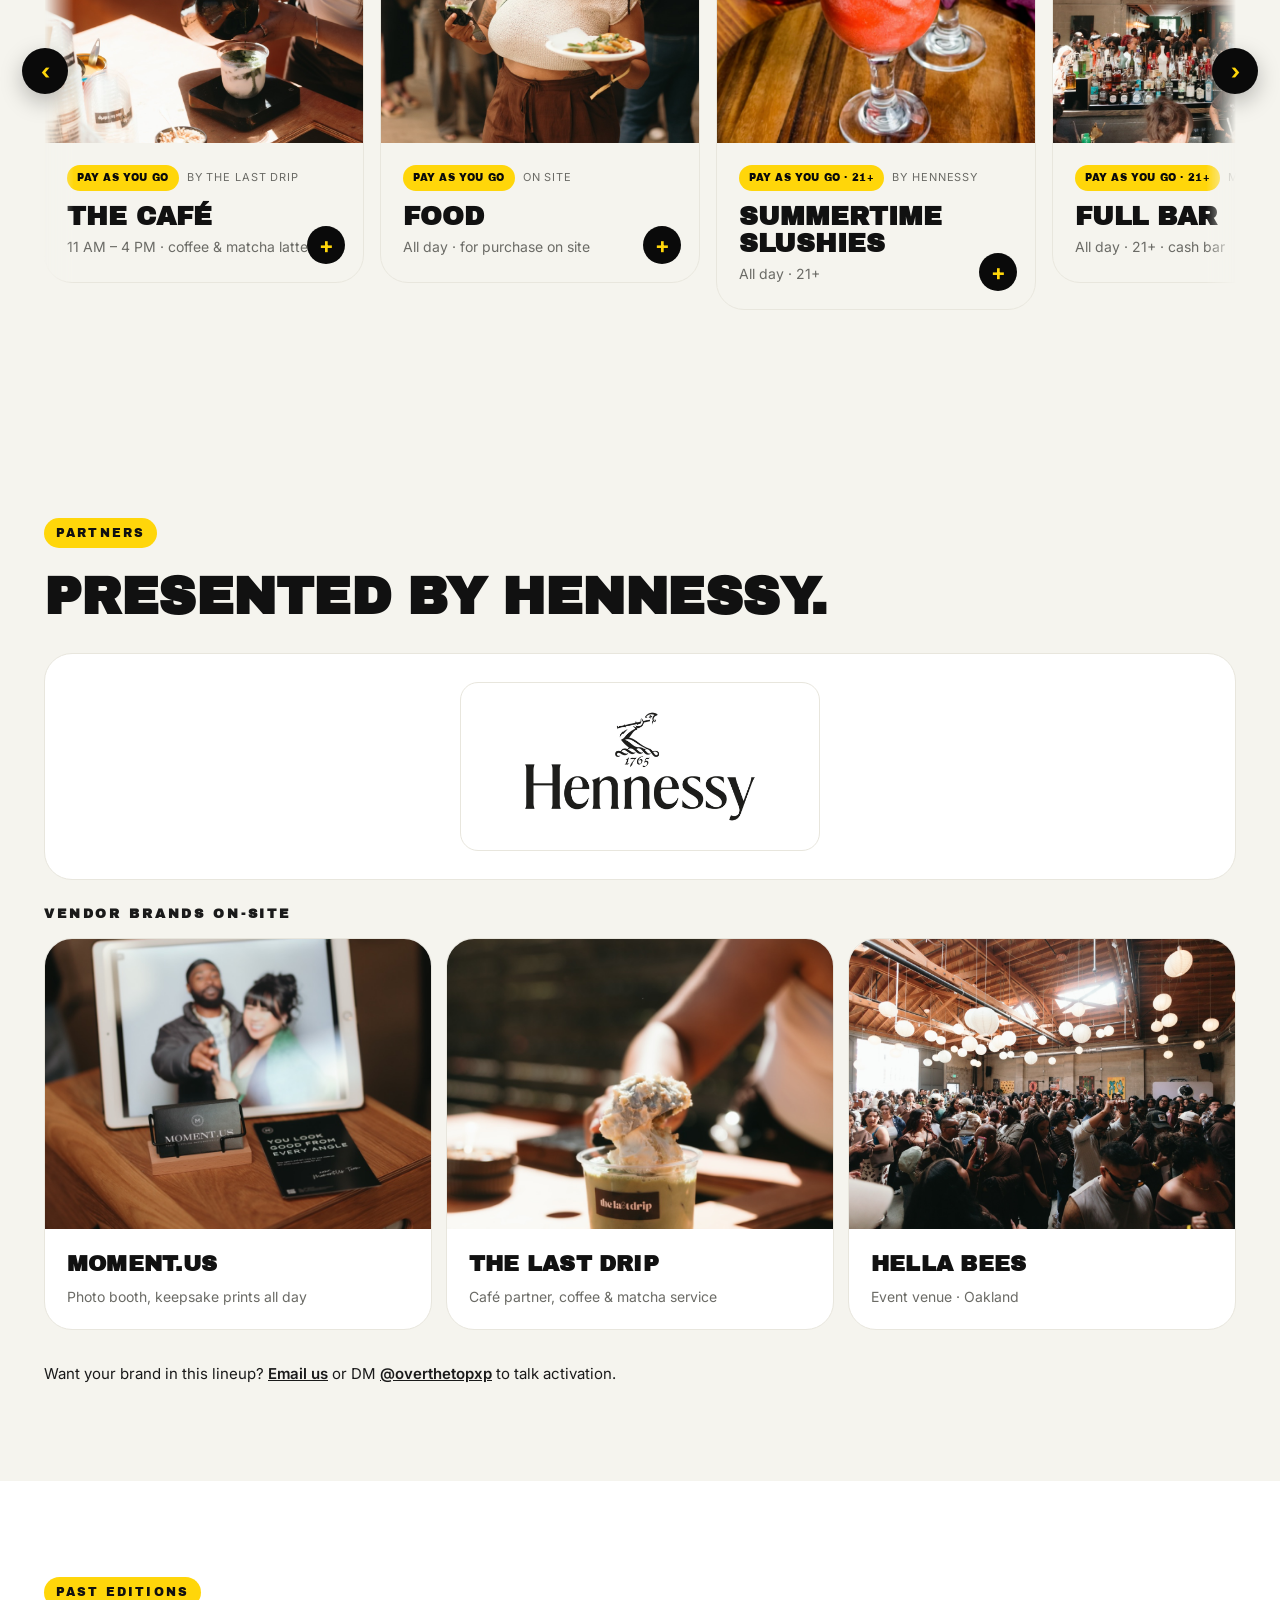
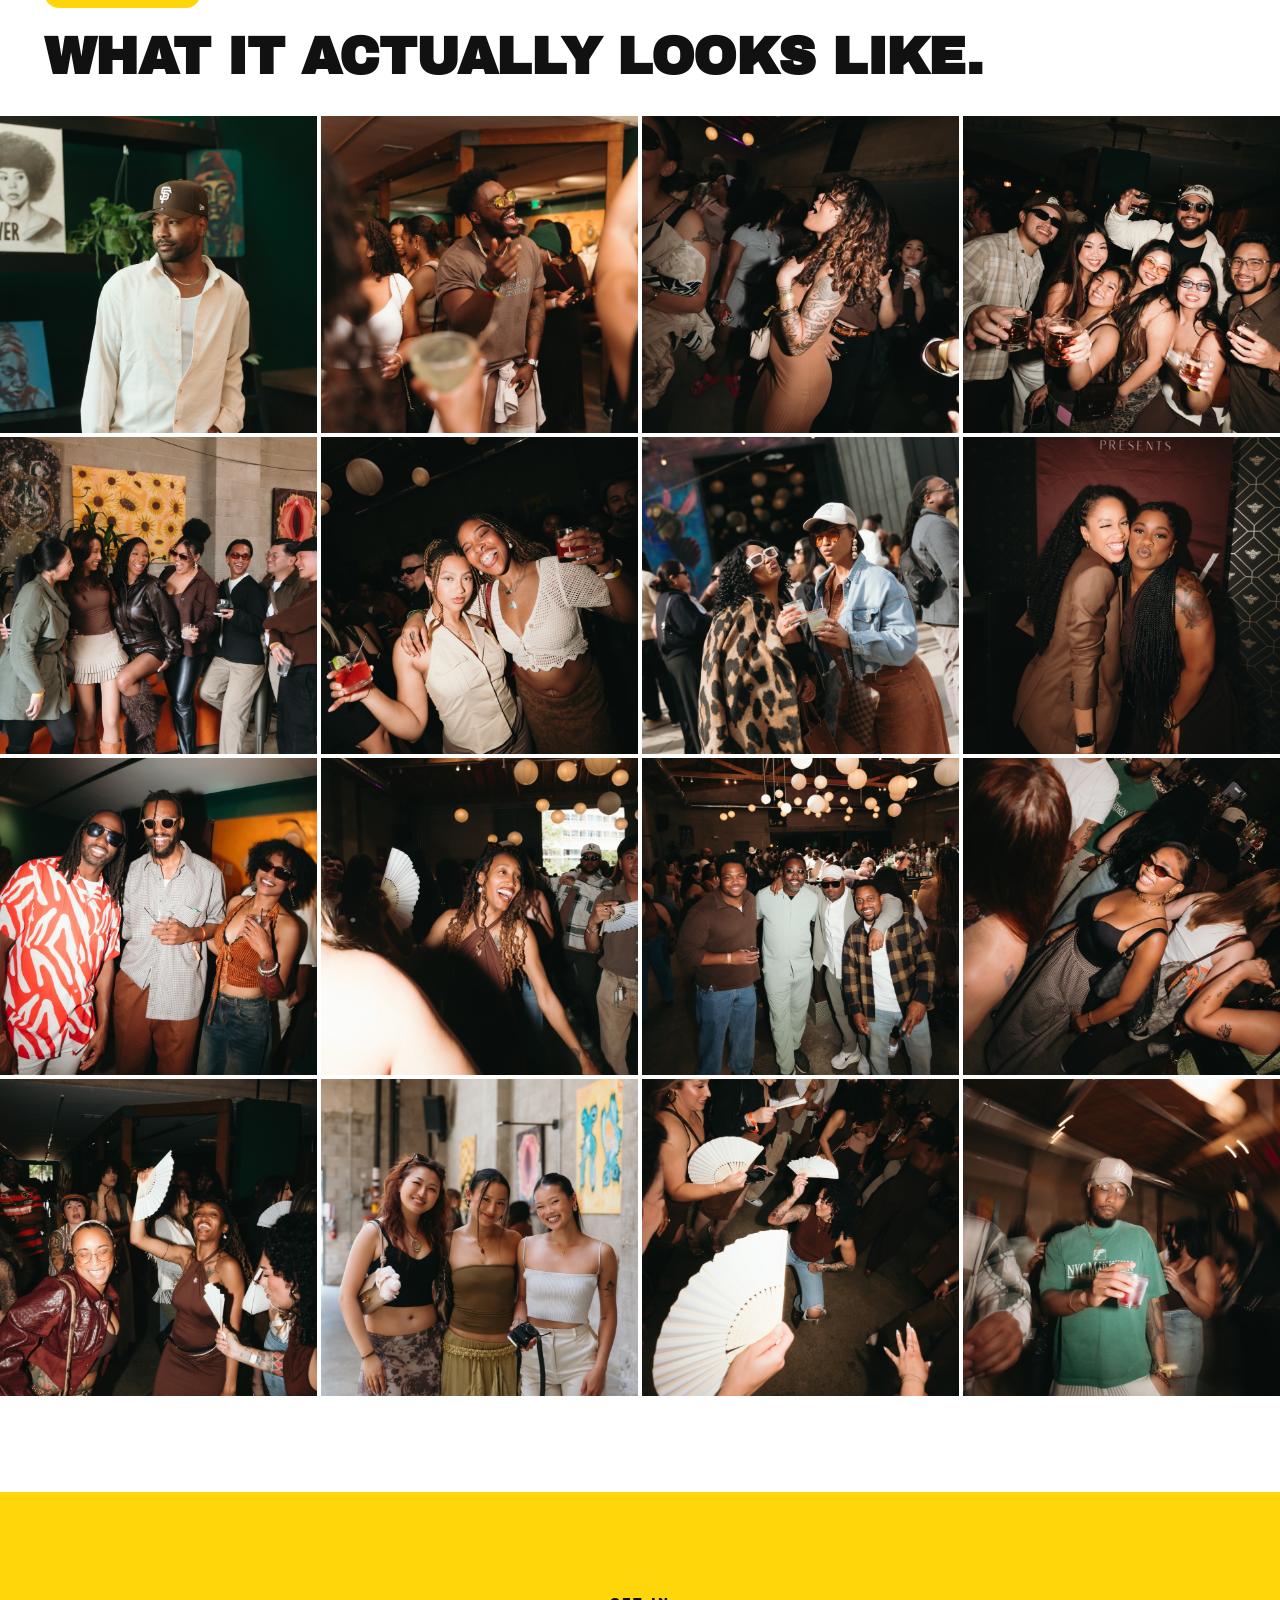
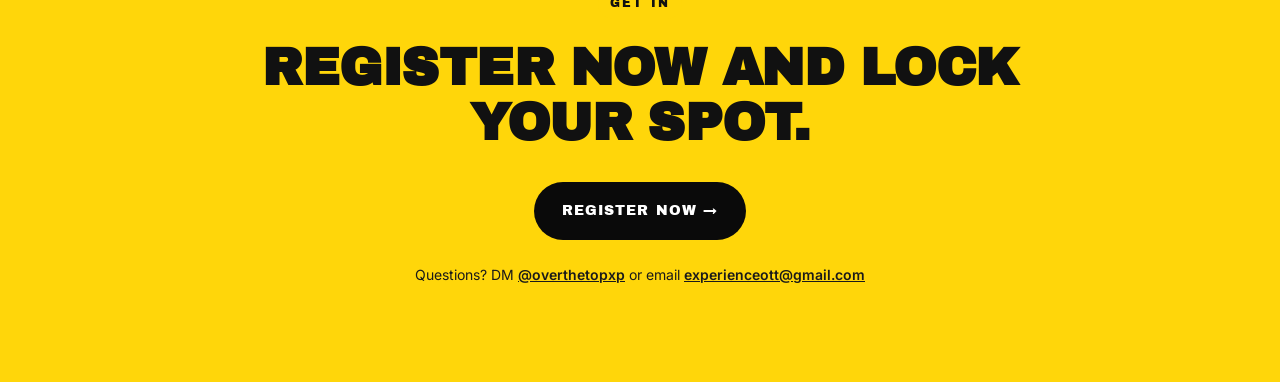
==== commit c0849a73: "Rename Pre-Register CTAs to Register Now Update button text on all three Sweatpals widgets (nav, her" ====
--- a/index.html
+++ b/index.html
@@ -53,9 +53,9 @@
     <a href="#partners">Partners</a>
   </nav>
   <span class="rsvp-trigger rsvp-trigger--sm">
-    <a class="btn btn--small btn--yellow" href="#register" tabindex="-1" aria-hidden="true">Pre-Register</a>
-    <iframe class="rsvp-trigger__frame" title="Pre-Register"
-            src="https://sweatpals.com/embed/juneteenth-the-blend-coffee-and-rb-day-party/buy-ticket?priceTierId=55dbd013-b471-4a04-9b76-c5b5b0bddd3d&size=md&colorHex=FFD60A&fontFamily=Inter&buttonText=Pre-Register&loader=false"></iframe>
+    <a class="btn btn--small btn--yellow" href="#register" tabindex="-1" aria-hidden="true">Register Now</a>
+    <iframe class="rsvp-trigger__frame" title="Register Now"
+            src="https://sweatpals.com/embed/juneteenth-the-blend-coffee-and-rb-day-party/buy-ticket?priceTierId=55dbd013-b471-4a04-9b76-c5b5b0bddd3d&size=md&colorHex=FFD60A&fontFamily=Inter&buttonText=Register%20Now&loader=false"></iframe>
   </span>
 </header>
 
@@ -75,9 +75,9 @@
     <p style="font-family:var(--display); font-size:13px; letter-spacing:.16em; text-transform:uppercase; color:var(--yellow); margin:0 0 26px;">Presented by Hennessy</p>
     <div class="hero__ctas">
       <span class="rsvp-trigger rsvp-trigger--lg">
-        <a class="btn btn--yellow btn--lg" href="#register" tabindex="-1" aria-hidden="true">Pre-Register →</a>
-        <iframe class="rsvp-trigger__frame" title="Pre-Register"
-                src="https://sweatpals.com/embed/juneteenth-the-blend-coffee-and-rb-day-party/buy-ticket?priceTierId=55dbd013-b471-4a04-9b76-c5b5b0bddd3d&size=lg&colorHex=FFD60A&fontFamily=Inter&buttonText=Pre-Register&loader=false"></iframe>
+        <a class="btn btn--yellow btn--lg" href="#register" tabindex="-1" aria-hidden="true">Register Now →</a>
+        <iframe class="rsvp-trigger__frame" title="Register Now"
+                src="https://sweatpals.com/embed/juneteenth-the-blend-coffee-and-rb-day-party/buy-ticket?priceTierId=55dbd013-b471-4a04-9b76-c5b5b0bddd3d&size=lg&colorHex=FFD60A&fontFamily=Inter&buttonText=Register%20Now&loader=false"></iframe>
       </span>
       <a class="btn btn--ghost btn--lg" href="#included">See what's included</a>
     </div>
@@ -583,12 +583,12 @@
 <section class="band band--yellow" id="register">
   <div class="container container--narrow text-center">
     <span class="kicker">Get in</span>
-    <h2 class="h2" style="margin-bottom:32px;">Pre-register and lock your spot.</h2>
+    <h2 class="h2" style="margin-bottom:32px;">Register now and lock your spot.</h2>
     <div class="cta-row">
       <span class="rsvp-trigger rsvp-trigger--lg">
-        <a class="btn btn--black btn--lg" href="#" tabindex="-1" aria-hidden="true">Pre-Register →</a>
-        <iframe class="rsvp-trigger__frame" title="Pre-Register"
-                src="https://sweatpals.com/embed/juneteenth-the-blend-coffee-and-rb-day-party/buy-ticket?priceTierId=55dbd013-b471-4a04-9b76-c5b5b0bddd3d&size=lg&colorHex=000000&fontFamily=Inter&buttonText=Pre-Register&loader=false"></iframe>
+        <a class="btn btn--black btn--lg" href="#" tabindex="-1" aria-hidden="true">Register Now →</a>
+        <iframe class="rsvp-trigger__frame" title="Register Now"
+                src="https://sweatpals.com/embed/juneteenth-the-blend-coffee-and-rb-day-party/buy-ticket?priceTierId=55dbd013-b471-4a04-9b76-c5b5b0bddd3d&size=lg&colorHex=000000&fontFamily=Inter&buttonText=Register%20Now&loader=false"></iframe>
       </span>
     </div>
     <p style="margin:24px 0 0; font-size:14px; color:var(--ink-2);">
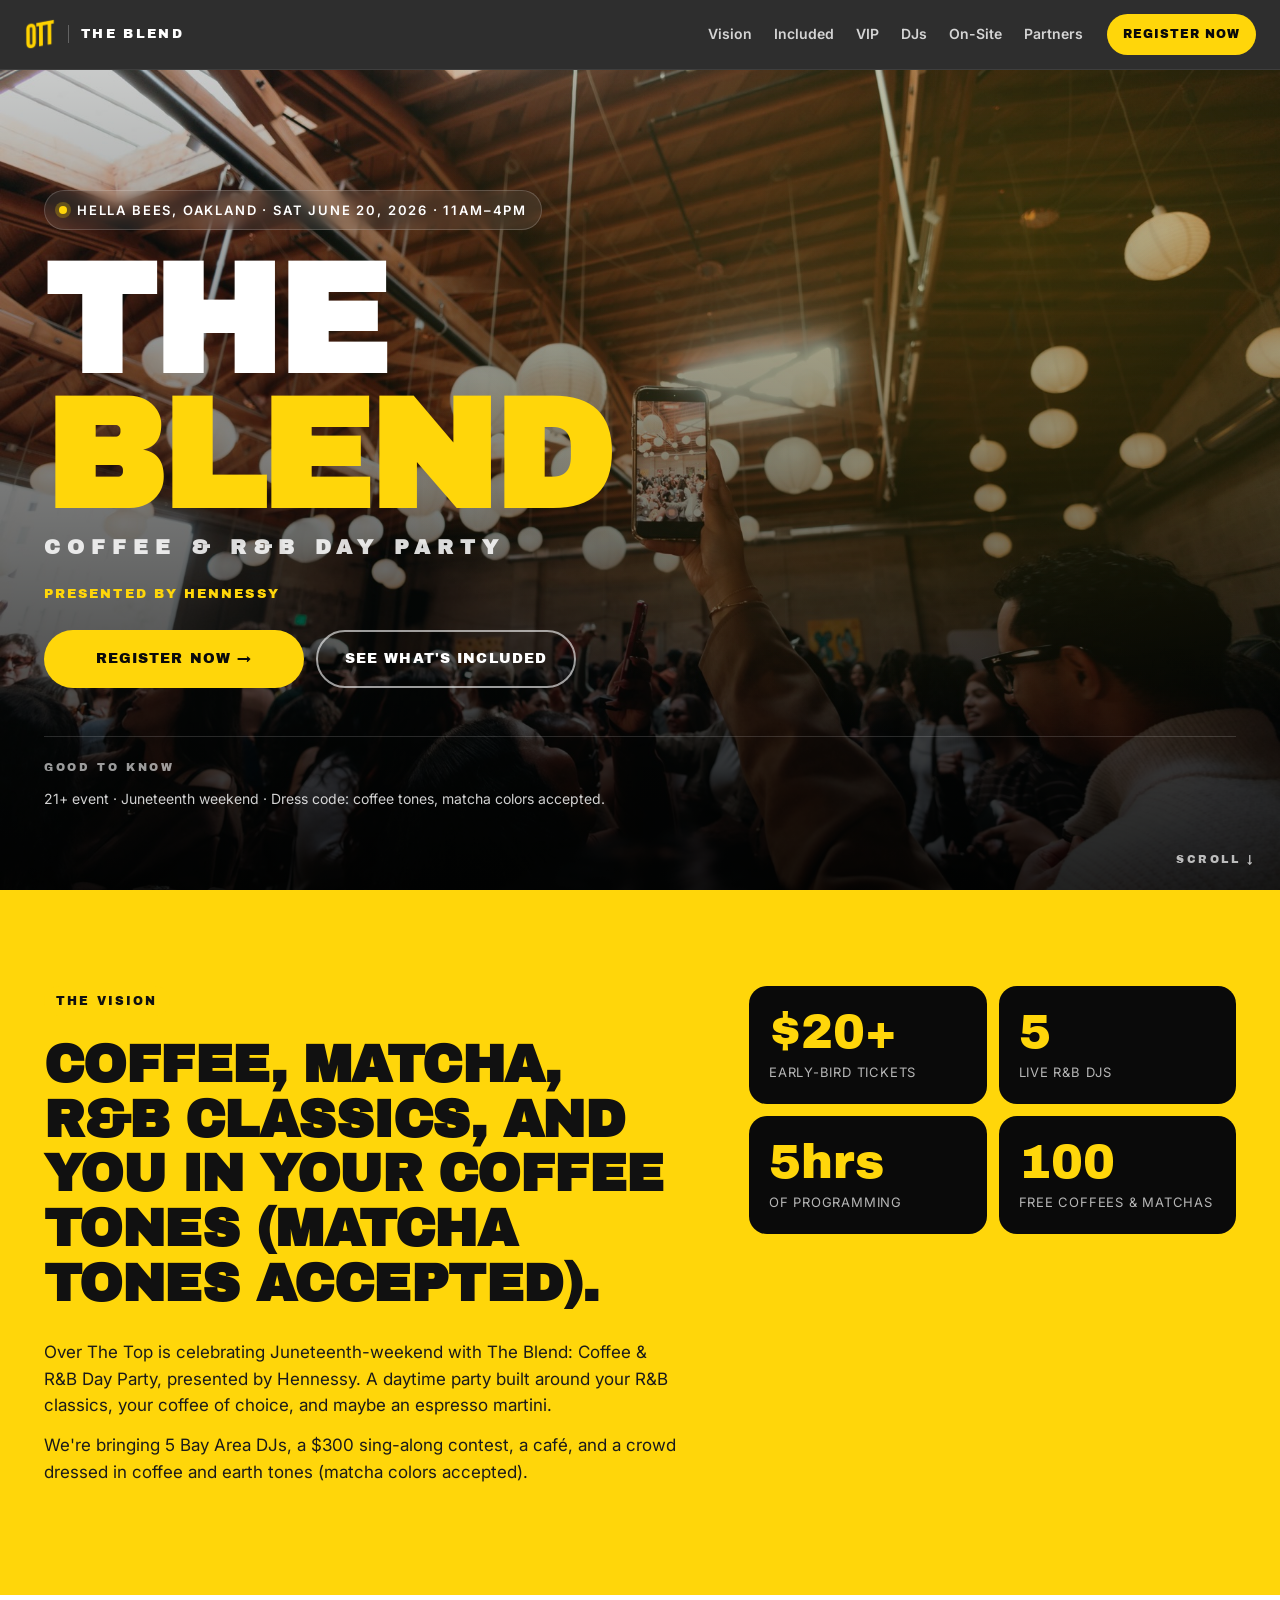
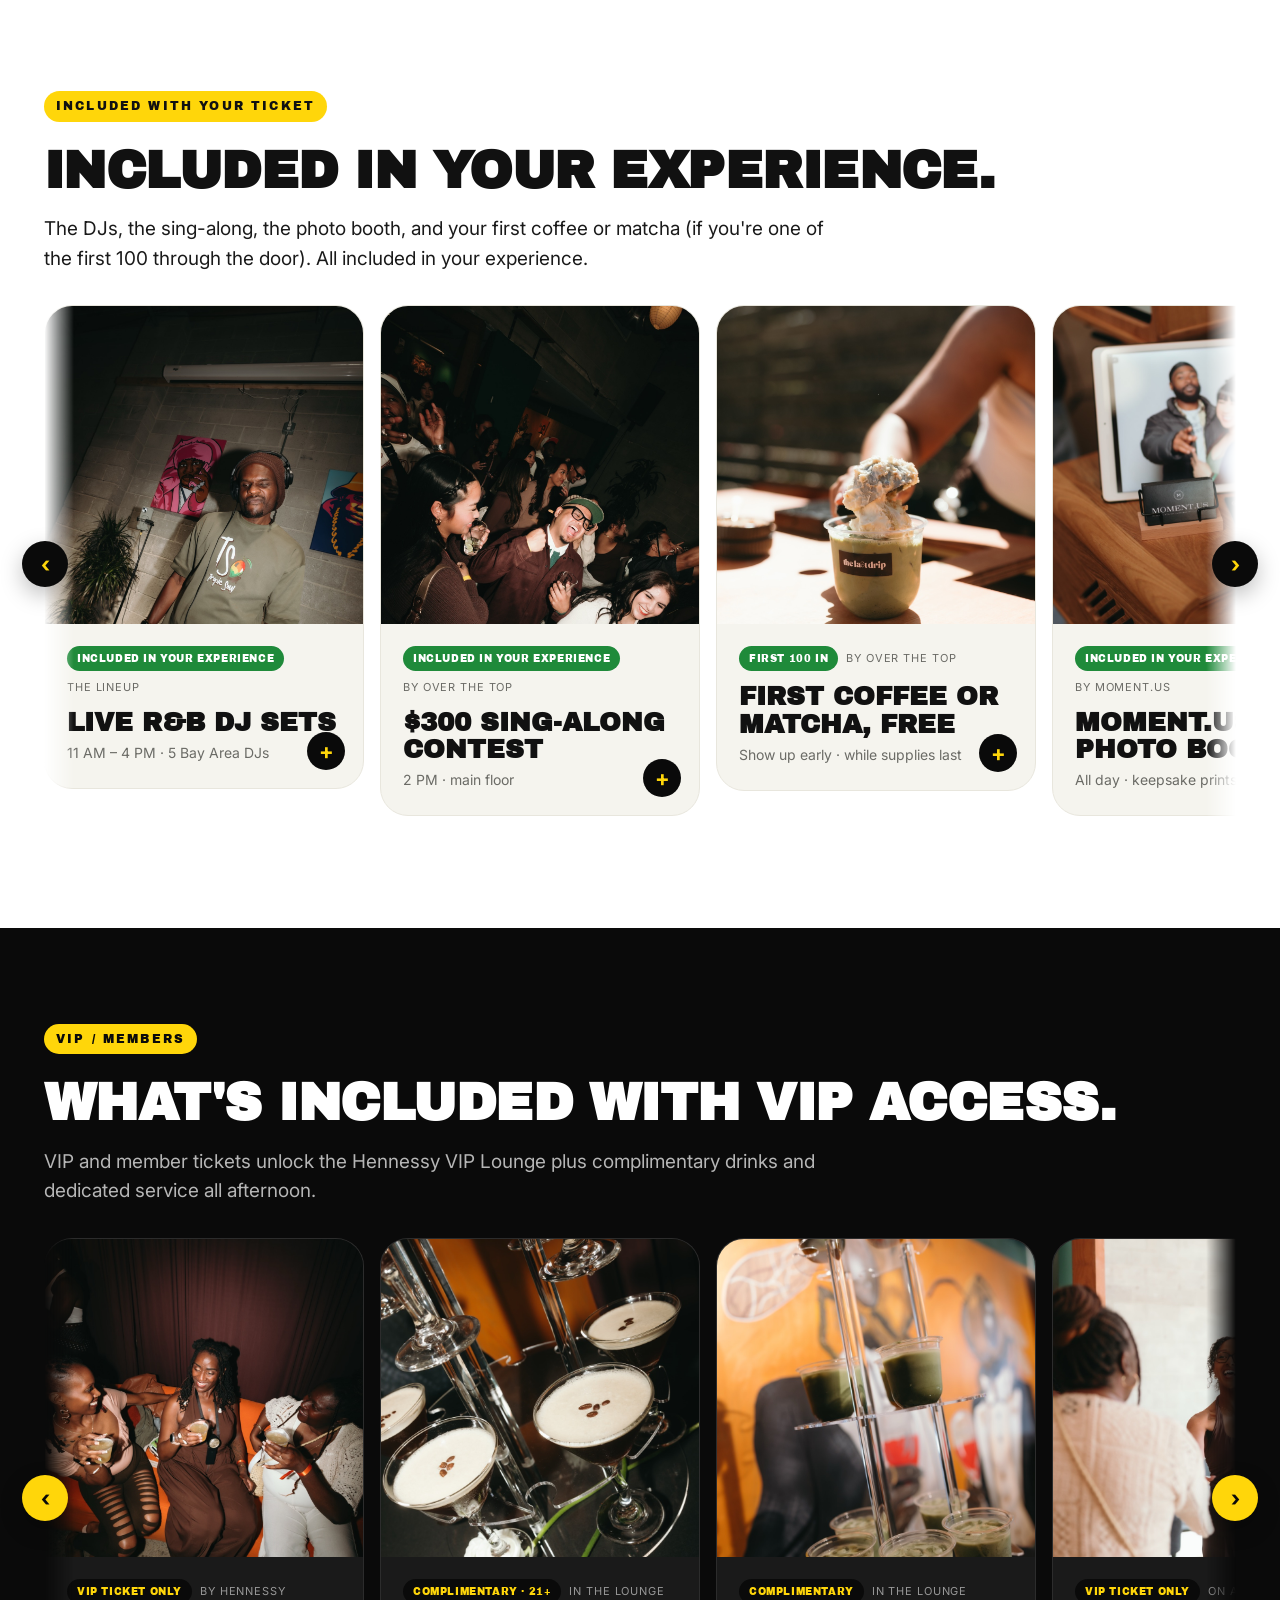
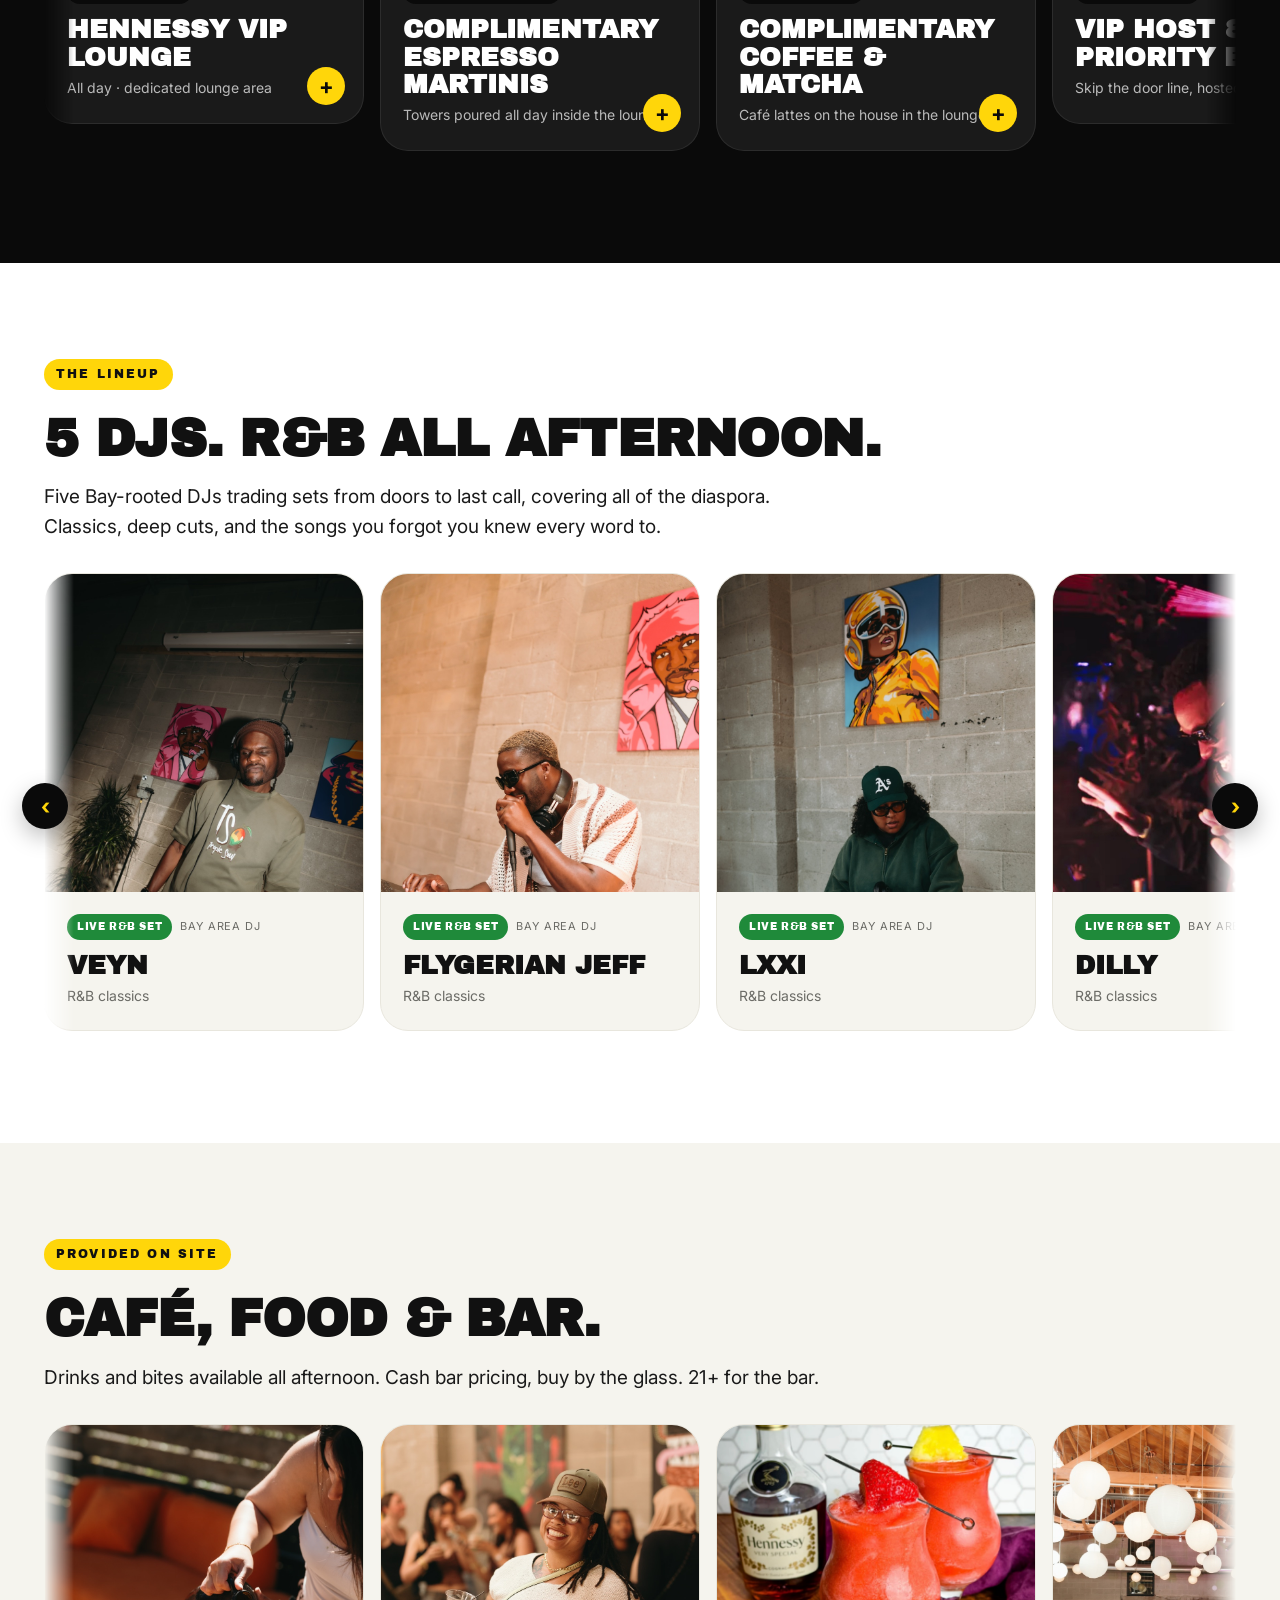
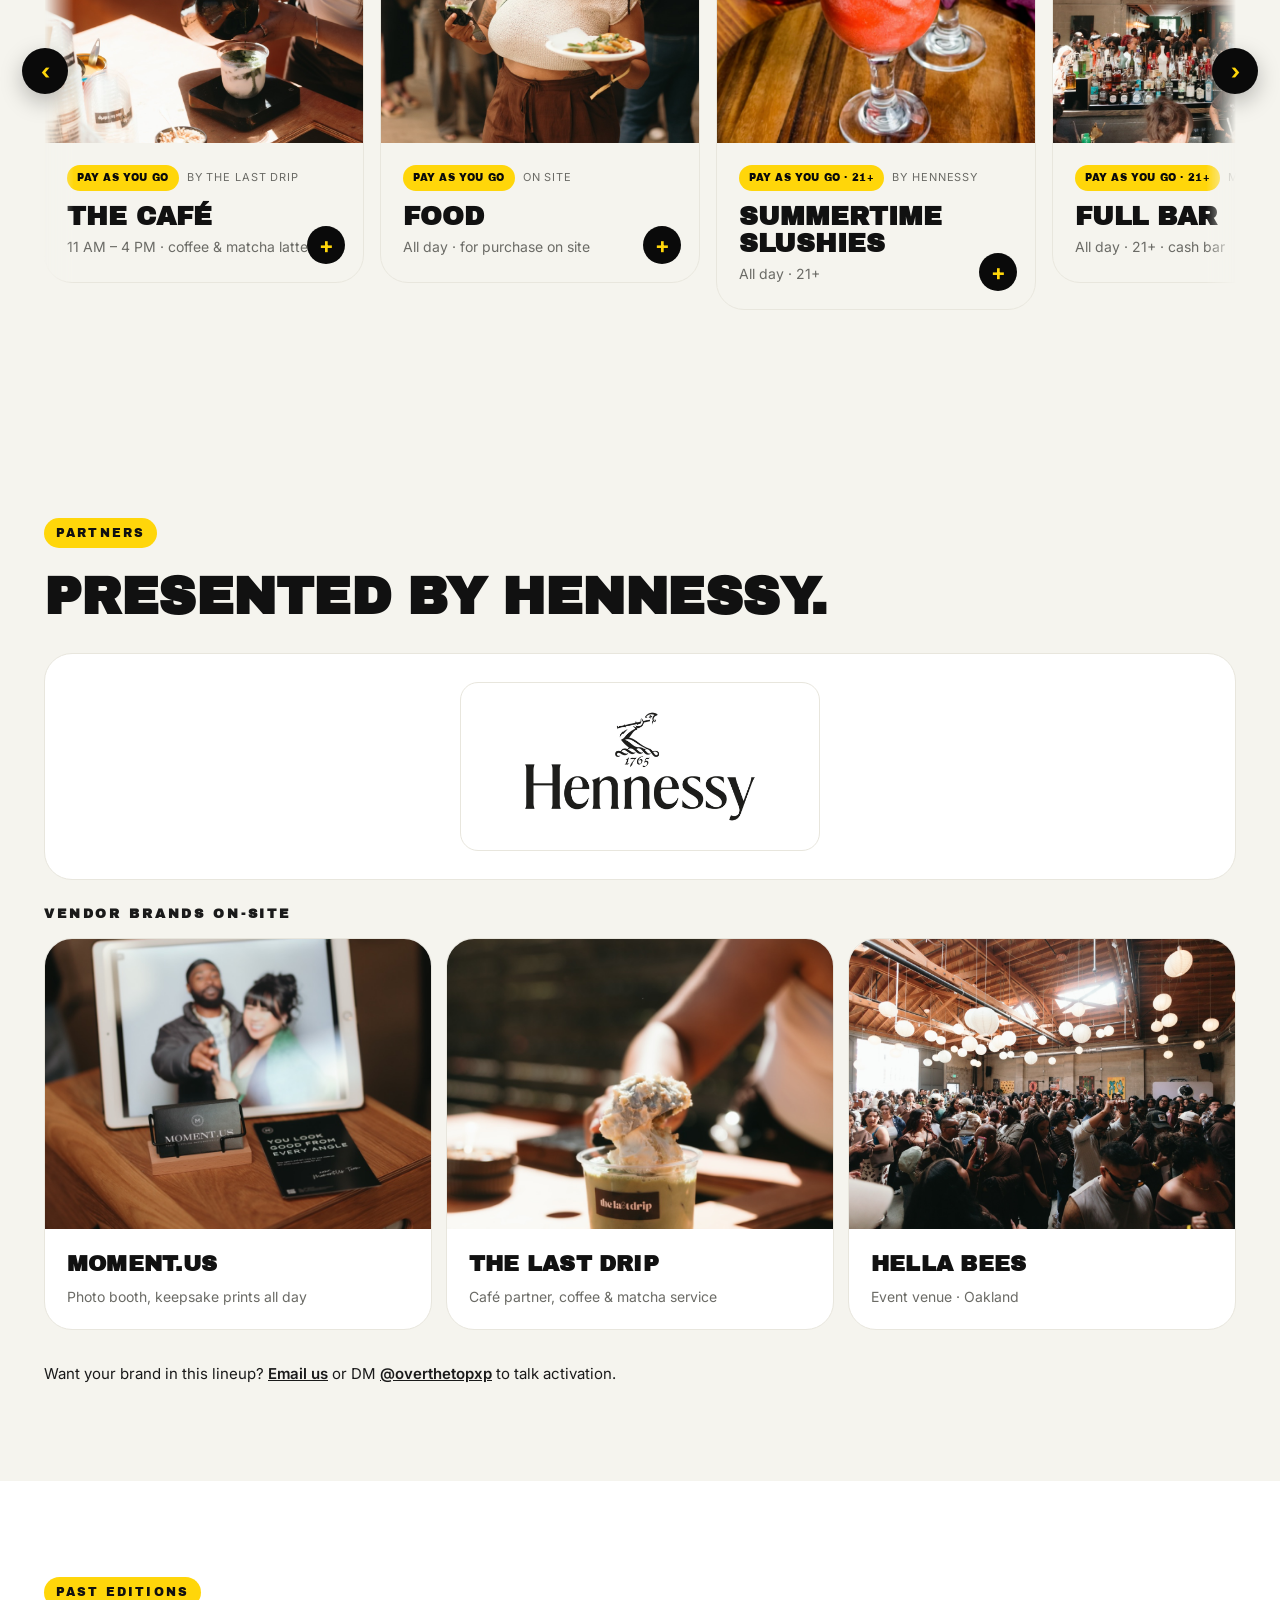
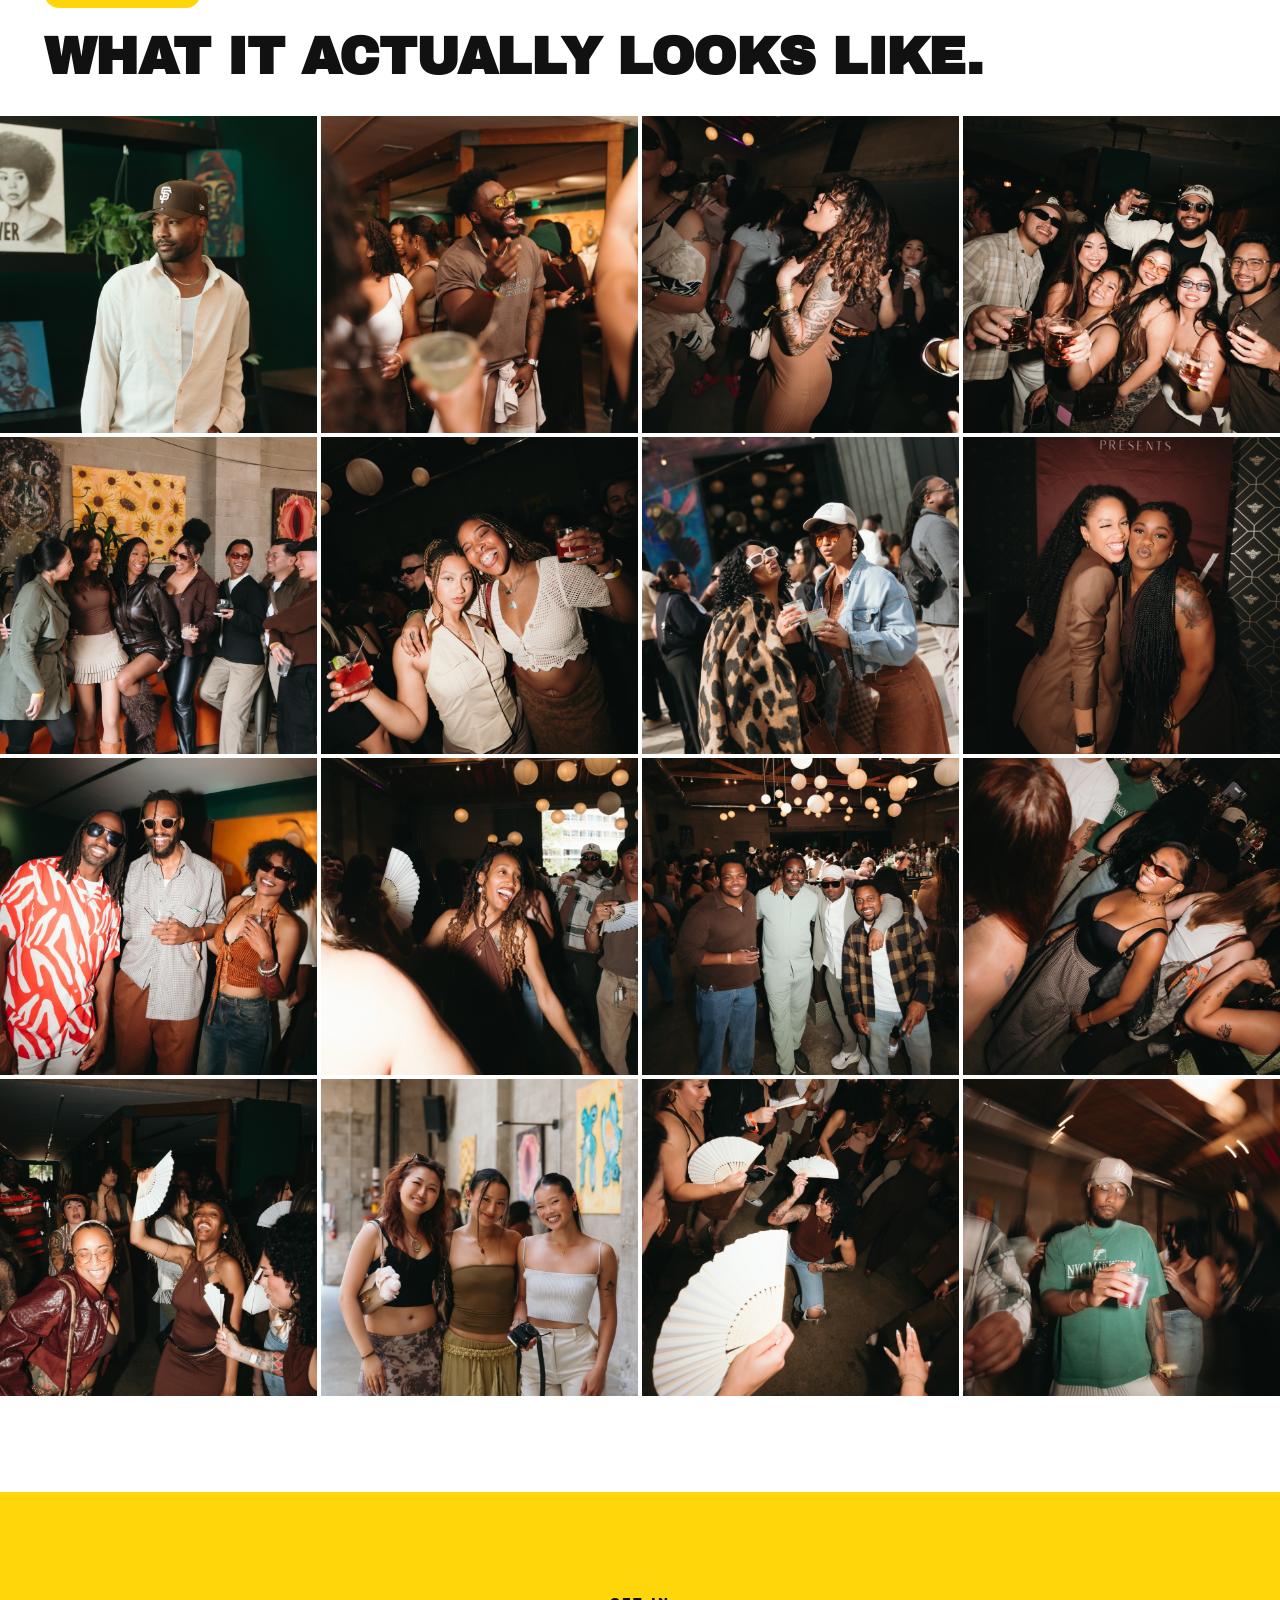
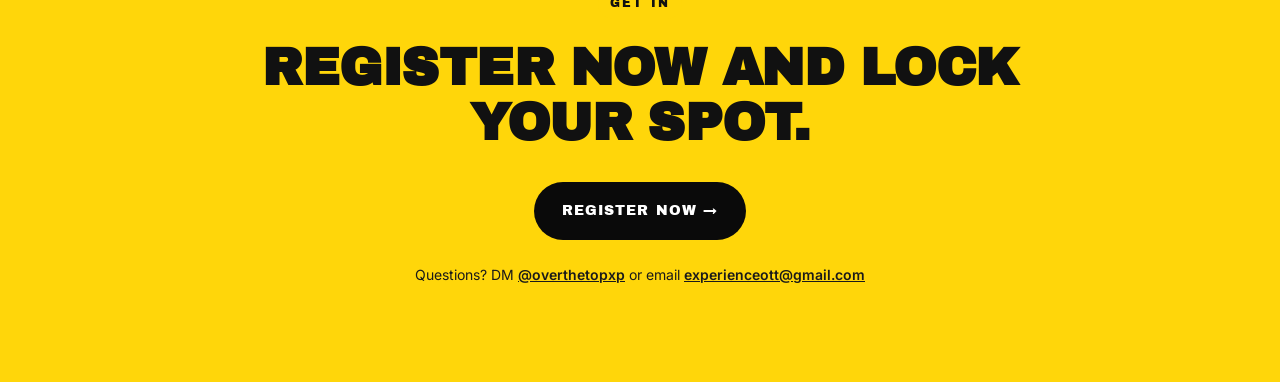
==== commit d7c2f9a4: "Remove Green Tea Henny Tastings card Drop the card from the 'Included with your ticket' rail in inde" ====
--- a/index.html
+++ b/index.html
@@ -52,11 +52,7 @@
     <a href="#onsite">On-Site</a>
     <a href="#partners">Partners</a>
   </nav>
-  <span class="rsvp-trigger rsvp-trigger--sm">
-    <a class="btn btn--small btn--yellow" href="#register" tabindex="-1" aria-hidden="true">Register Now</a>
-    <iframe class="rsvp-trigger__frame" title="Register Now"
-            src="https://sweatpals.com/embed/juneteenth-the-blend-coffee-and-rb-day-party/buy-ticket?priceTierId=55dbd013-b471-4a04-9b76-c5b5b0bddd3d&size=md&colorHex=FFD60A&fontFamily=Inter&buttonText=Register%20Now&loader=false"></iframe>
-  </span>
+  <a class="btn btn--small btn--yellow" data-register href="https://sweatpals.com/event/juneteenth-the-blend-coffee-and-rb-day-party" target="_blank" rel="noopener">Register Now</a>
 </header>
 
 <!-- HERO -->
@@ -74,11 +70,7 @@
     </h1>
     <p style="font-family:var(--display); font-size:13px; letter-spacing:.16em; text-transform:uppercase; color:var(--yellow); margin:0 0 26px;">Presented by Hennessy</p>
     <div class="hero__ctas">
-      <span class="rsvp-trigger rsvp-trigger--lg">
-        <a class="btn btn--yellow btn--lg" href="#register" tabindex="-1" aria-hidden="true">Register Now →</a>
-        <iframe class="rsvp-trigger__frame" title="Register Now"
-                src="https://sweatpals.com/embed/juneteenth-the-blend-coffee-and-rb-day-party/buy-ticket?priceTierId=55dbd013-b471-4a04-9b76-c5b5b0bddd3d&size=lg&colorHex=FFD60A&fontFamily=Inter&buttonText=Register%20Now&loader=false"></iframe>
-      </span>
+      <a class="btn btn--yellow btn--lg" data-register href="https://sweatpals.com/event/juneteenth-the-blend-coffee-and-rb-day-party" target="_blank" rel="noopener">Register Now →</a>
       <a class="btn btn--ghost btn--lg" href="#included">See what's included</a>
     </div>
     <div class="hero__partners">
@@ -175,22 +167,6 @@
               <p class="card__sub">Show up early · while supplies last</p>
               <div class="card__expand">
                 <p>The first 100 attendees through the door get a free coffee or matcha latte, courtesy of OTT.</p>
-              </div>
-              <button class="card__toggle" aria-label="Expand">+</button>
-            </div>
-          </article>
-
-          <article class="card card--rail" data-card>
-            <img class="card__img" src="images/full-bar.jpg" alt="Complimentary green tea Henny tastings" />
-            <div class="card__body">
-              <div class="card__access-row">
-                <span class="card__access card__access--free">Complimentary tasting · 21+</span>
-                <span class="card__attr">by Hennessy</span>
-              </div>
-              <h3 class="card__title">Green Tea Henny Tastings</h3>
-              <p class="card__sub">All day · 21+ · while supplies last</p>
-              <div class="card__expand">
-                <p>Complimentary green tea Henny pours from Hennessy on the main floor, all afternoon.</p>
               </div>
               <button class="card__toggle" aria-label="Expand">+</button>
             </div>
@@ -585,11 +561,7 @@
     <span class="kicker">Get in</span>
     <h2 class="h2" style="margin-bottom:32px;">Register now and lock your spot.</h2>
     <div class="cta-row">
-      <span class="rsvp-trigger rsvp-trigger--lg">
-        <a class="btn btn--black btn--lg" href="#" tabindex="-1" aria-hidden="true">Register Now →</a>
-        <iframe class="rsvp-trigger__frame" title="Register Now"
-                src="https://sweatpals.com/embed/juneteenth-the-blend-coffee-and-rb-day-party/buy-ticket?priceTierId=55dbd013-b471-4a04-9b76-c5b5b0bddd3d&size=lg&colorHex=000000&fontFamily=Inter&buttonText=Register%20Now&loader=false"></iframe>
-      </span>
+      <a class="btn btn--black btn--lg" data-register href="https://sweatpals.com/event/juneteenth-the-blend-coffee-and-rb-day-party" target="_blank" rel="noopener">Register Now →</a>
     </div>
     <p style="margin:24px 0 0; font-size:14px; color:var(--ink-2);">
       Questions? DM <a href="https://instagram.com/overthetopxp" target="_blank" rel="noopener" style="font-weight:600; text-decoration:underline;">@overthetopxp</a>
@@ -599,9 +571,5 @@
 </section>
 
 <script src="script.js"></script>
-
-<!-- Sweatpals checkout: listens for clicks on the buy-ticket iframes above
-     and opens the registration modal inline. Single instance per page. -->
-<script src="https://sweatpals.com/static/embed/event/checkout/script.js?enableAutoEmbed=false&eventAlias=juneteenth-the-blend-coffee-and-rb-day-party&colorHex=ffffff&fontFamily=Poppins&priceTierId=55dbd013-b471-4a04-9b76-c5b5b0bddd3d"></script>
 </body>
 </html>
